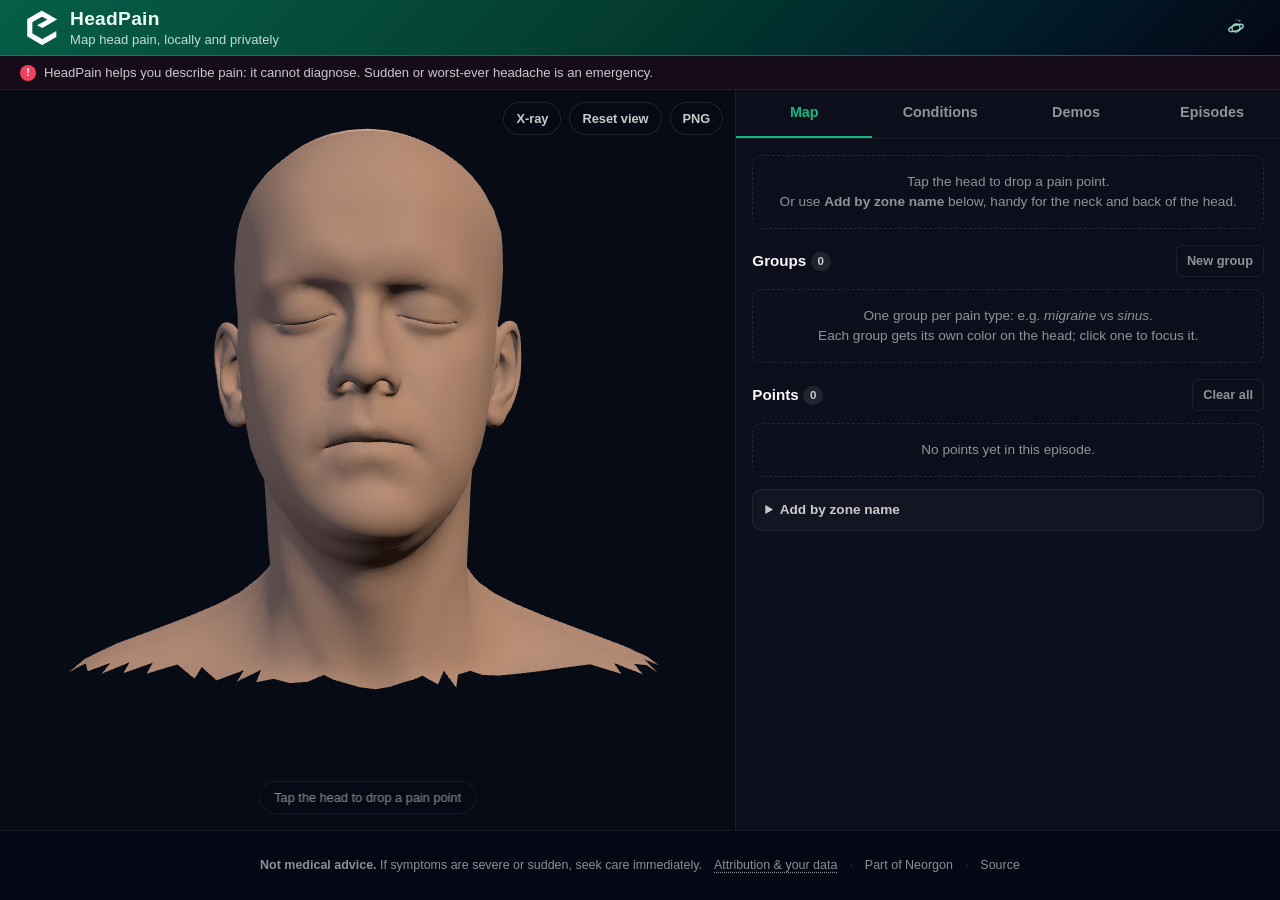
==== index.html @ 543af519 "05" ====
<!DOCTYPE html>
<!-- data-season="off": this is a clinical tool people use to describe pain to a
     doctor. Fleet seasons (snow, cobwebs) undercut that, so it keeps the jade
     skin year-round. Visitors can still pick their own ?theme=. -->
<html lang="en" data-season="off">
<head>
  <meta charset="UTF-8">
  <meta name="viewport" content="width=device-width, initial-scale=1.0">
  <title>HeadPain | Map head pain on a 3D head, local and private</title>
  <meta name="description" content="Pinpoint head pain on a 3D head: intensity, depth, spread, and notes per point. Compare with published headache patterns, keep a local episode diary, export JSON. Nothing leaves your browser.">
  <meta property="og:title" content="HeadPain | Map head pain on a 3D head">
  <meta property="og:description" content="Pinpoint head pain on an interactive 3D head, intensity, depth, spread, and notes. Local episode diary, pattern matching, JSON export. Nothing leaves your browser.">
  <meta property="og:type" content="website">
  <meta property="og:url" content="https://headpain.neorgon.com/">
  <meta property="og:site_name" content="Neorgon">
  <meta name="twitter:card" content="summary_large_image">
  <meta name="twitter:title" content="HeadPain | Map head pain on a 3D head">
  <meta name="twitter:description" content="Pinpoint head pain on an interactive 3D head. Local diary, pattern matching, JSON export, nothing leaves your browser.">
  <meta name="robots" content="index, follow">
  <link rel="canonical" href="https://headpain.neorgon.com/">
  <meta property="og:locale" content="en_US">
  <meta name="theme-color" content="#040714">
  <meta property="og:image" content="https://headpain.neorgon.com/og-preview.png">
  <meta property="og:image:width" content="1200">
  <meta property="og:image:height" content="630">
  <link rel="icon" type="image/x-icon" href="favicon.ico" />
  <link rel="stylesheet" href="https://cdn.neorgon.org/v1.0.0/styles/base.css">
  <link rel="stylesheet" href="css/style.css">
  <!-- Neorgon Header Kit (vendored; ?header=live swaps CSS to CDN) -->
  <script>(function(){var m=location.search.match(/[?&]theme=([\w-]+)/)||document.cookie.match(/(?:^|;\s*)neo_theme=([\w-]+)/);if(m&&m[1]!=='default')document.documentElement.dataset.theme=decodeURIComponent(m[1]);})();</script>
  <link rel="stylesheet" href="css/neorgon-header.css">
  <link rel="stylesheet" href="css/neorgon-themes.css">
  <link rel="stylesheet" href="https://cdn.neorgon.org/v1.0.0/header/season.css">
  <script defer src="js/neorgon-header.js"></script>
  <meta name="neo-repo" content="energon-a-secas/headpain-site">
  <link rel="stylesheet" href="css/neorgon-footer.css">
  <script defer src="js/neorgon-footer.js"></script>
  <script type="importmap">
  {
    "imports": {
      "three": "./vendor/three/three.module.min.js",
      "three/addons/": "./vendor/three/addons/"
    }
  }
  </script>
  <script type="application/ld+json">
  {
    "@context": "https://schema.org",
    "@type": "WebApplication",
    "name": "HeadPain",
    "description": "Pinpoint head pain on an interactive 3D head — intensity, depth, spread, and notes per point. Local episode diary, pattern matching, JSON export.",
    "url": "https://headpain.neorgon.com/",
    "applicationCategory": "HealthApplication",
    "operatingSystem": "Any",
    "offers": { "@type": "Offer", "price": "0", "priceCurrency": "USD" },
    "author": { "@type": "Organization", "name": "Neorgon", "url": "https://neorgon.com/" }
  }
  </script>
</head>
<body>

  <a class="skip-link" href="#main">Skip to content</a>

  <header class="header-bar" data-header-mode="app" data-header-skin="jade">
    <div class="header-logo">
      <a href="./" class="header-title-link">
        <img src="energon-classic-logo.png" class="header-logo-img" alt="">
        <div class="header-title-wrap">
        <h1>HeadPain</h1>
        <div class="header-subtitle">Map head pain, locally and privately</div>
      
        </div>
      </a>
    </div>
    <div class="header-right">
      <a class="header-home" href="https://neorgon.com/" title="neorgon.com" aria-label="Neorgon home">
        <svg class="nh-hub-icon" viewBox="0 0 24 24" fill="none" stroke="currentColor" stroke-width="1.5" stroke-linecap="round" stroke-linejoin="round" xmlns="http://www.w3.org/2000/svg" aria-hidden="true">
          <circle cx="12" cy="12" r="4.4"/>
          <ellipse cx="12" cy="12" rx="8.4" ry="3" transform="rotate(-18 12 12)"/>
          <g class="nh-orbit">
            <path d="M17.5 4.2 14.2 2.7l.9 1.4-.6 1.1z" fill="currentColor" stroke="none"/>
            <circle cx="12.6" cy="3" r=".7" fill="currentColor" stroke="none" opacity=".55"/>
            <circle cx="11.1" cy="3.3" r=".55" fill="currentColor" stroke="none" opacity=".35"/>
            <circle cx="9.8" cy="3.7" r=".4" fill="currentColor" stroke="none" opacity=".2"/>
          </g>
        </svg>
      </a>
    </div>
  </header>

  <main id="main" class="app-frame">
    <div class="disclaimer-strip" role="note">
      <span class="disclaimer-icon" aria-hidden="true">!</span>
      <span>HeadPain helps you describe pain: it cannot diagnose. Sudden or worst-ever headache is an emergency.</span>
    </div>

    <div class="app-layout">
      <section id="stage" class="stage" aria-label="3D head pain map">
        <div id="stage-loader" class="stage-loader" aria-live="polite">
          <div class="loader"></div>
          <span>Loading 3D view…</span>
        </div>
        <div id="stage-fallback" class="stage-fallback" hidden>
          <p>This browser can't show the 3D head.</p>
          <p>You can still build a map with <strong>Add by zone name</strong> in the Map tab.</p>
        </div>
        <div id="zone-tooltip" class="zone-tooltip" hidden></div>
        <div class="stage-toolbar" role="toolbar" aria-label="View controls">
          <button type="button" class="chip-btn" id="btn-xray" aria-pressed="false" title="See deep pain columns (X)">X-ray</button>
          <button type="button" class="chip-btn" id="btn-reset-view" title="Back to front view (R)">Reset view</button>
          <button type="button" class="chip-btn" id="btn-png" title="Download a PNG of this view">PNG</button>
        </div>
        <div class="stage-hint" id="stage-hint">Tap the head to drop a pain point</div>
      </section>

      <aside class="panel" aria-label="Pain map panels">
        <div class="tabs" role="tablist" aria-label="Panels">
          <button type="button" class="tab active" id="tab-map" role="tab" aria-selected="true" aria-controls="panel-map">Map</button>
          <button type="button" class="tab" id="tab-conditions" role="tab" aria-selected="false" aria-controls="panel-conditions">Conditions</button>
          <button type="button" class="tab" id="tab-demos" role="tab" aria-selected="false" aria-controls="panel-demos">Demos</button>
          <button type="button" class="tab" id="tab-episodes" role="tab" aria-selected="false" aria-controls="panel-episodes">Episodes</button>
        </div>

        <section id="panel-map" class="tabpanel active" role="tabpanel" aria-labelledby="tab-map" tabindex="0">
          <div id="editor"></div>
          <div class="panel-block">
            <div class="panel-block-head">
              <h2>Groups <span class="pill" id="groups-count">0</span></h2>
              <button type="button" class="btn btn--ghost btn--sm" id="btn-new-group">New group</button>
            </div>
            <div id="groups"></div>
          </div>
          <div class="panel-block">
            <div class="panel-block-head">
              <h2>Points <span class="pill" id="points-count">0</span></h2>
              <button type="button" class="btn btn--ghost btn--sm" id="btn-clear-points">Clear all</button>
            </div>
            <div id="points"></div>
            <details class="zone-browser" id="zone-browser">
              <summary>Add by zone name</summary>
              <div id="zones"></div>
            </details>
          </div>
        </section>

        <section id="panel-conditions" class="tabpanel" role="tabpanel" aria-labelledby="tab-conditions" tabindex="0">
          <div id="matches"></div>
          <div id="redflags"></div>
          <div id="library"></div>
        </section>

        <section id="panel-demos" class="tabpanel" role="tabpanel" aria-labelledby="tab-demos" tabindex="0">
          <div id="demos"></div>
        </section>

        <section id="panel-episodes" class="tabpanel" role="tabpanel" aria-labelledby="tab-episodes" tabindex="0">
          <div id="episodes"></div>
        </section>
      </aside>
    </div>
  </main>

  <div id="toast" class="toast" role="status" aria-live="polite" hidden></div>
  <input type="file" id="import-file" accept="application/json,.json" hidden>

  <footer class="neo-footer" data-footer-mode="minimal">
    <strong>Not medical advice.</strong> If symptoms are severe or sudden, seek care immediately.
    <template data-neo-disclaimer data-label="Attribution &amp; your data" data-title="About HeadPain">
      <p>HeadPain is a <strong>communication tool</strong>. It helps you show someone where it hurts; it does not diagnose, and it does not provide medical advice. If your symptoms are severe, sudden, or unlike anything you have had before, seek care immediately rather than mapping them here.</p>
      <p>Head model based on the Lee Perry-Smith / Infinite 3D Head Scan, used under CC-BY 3.0.</p>
      <p>Your data stays in this browser (localStorage) and is never uploaded. Export JSON to back it up or to move it to another device.</p>
    </template>
  </footer>

  <script type="module" src="js/app.js"></script>
</body>
</html>
---- css/style.css ----
/* HeadMap — calm medical green theme */

:root {
  --bg: #040714;
  --bg-stage: #070b16;
  --surface-1: rgba(255, 255, 255, 0.03);
  --surface-2: rgba(255, 255, 255, 0.06);
  --surface-3: rgba(255, 255, 255, 0.09);
  --border-subtle: rgba(255, 255, 255, 0.07);
  --border: rgba(255, 255, 255, 0.1);
  --border-strong: rgba(255, 255, 255, 0.22);
  --text-primary: #f9f9f9;
  --text-secondary: #cacaca;
  --text-muted: rgba(255, 255, 255, 0.55);
  --accent: #059669;
  --accent-bright: #10b981;
  --accent-soft: rgba(5, 150, 105, 0.15);
  --danger: #f43f5e;
  --danger-soft: rgba(244, 63, 94, 0.12);
  --warning: #f59e0b;
  --font: 'Avenir Next', -apple-system, BlinkMacSystemFont, 'Segoe UI', Roboto, Oxygen, Ubuntu, Cantarell, sans-serif;
  --radius-sm: 6px;
  --radius: 10px;
  --radius-lg: 15px;
  --space-1: 4px;
  --space-2: 8px;
  --space-3: 12px;
  --space-4: 16px;
  --space-5: 20px;
  --space-6: 24px;
  --dur: 0.2s;
  --header-h: 68px;
  --strip-h: 34px;
}

* { box-sizing: border-box; }

[hidden] { display: none !important; }

html { height: 100%; }

body {
  margin: 0;
  height: 100dvh;
  display: flex;
  flex-direction: column;
  overflow: hidden;
  background: var(--bg);
  color: var(--text-primary);
  font-family: var(--font);
  line-height: 1.5;
  -webkit-font-smoothing: antialiased;
}

.skip-link {
  position: absolute;
  top: -40px;
  left: 0;
  background: var(--accent);
  color: #fff;
  padding: 8px 12px;
  z-index: 100;
  border-radius: 0 0 var(--radius-sm) 0;
  text-decoration: none;
  font-weight: 600;
}
.skip-link:focus { top: 0; }

/* ── Frame ──────────────────────────────────────────────────────────────── */
.app-frame {
  flex: 1;
  min-height: 0;
  display: flex;
  flex-direction: column;
}
.disclaimer-strip {
  min-height: var(--strip-h);
  flex-shrink: 0;
  display: flex;
  align-items: center;
  gap: var(--space-2);
  padding: 4px var(--space-5);
  font-size: 0.82rem;
  color: var(--text-secondary);
  background: rgba(244, 63, 94, 0.07);
  border-bottom: 1px solid var(--border-subtle);
}
.disclaimer-icon {
  width: 16px;
  height: 16px;
  flex-shrink: 0;
  border-radius: 50%;
  background: var(--danger);
  color: #fff;
  font-size: 0.7rem;
  font-weight: 700;
  display: inline-flex;
  align-items: center;
  justify-content: center;
}

.app-layout {
  flex: 1;
  min-height: 0;
  display: grid;
  grid-template-columns: minmax(0, 1.35fr) minmax(380px, 1fr);
}

/* ── Stage (3D) ─────────────────────────────────────────────────────────── */
.stage {
  position: relative;
  min-width: 0;
  min-height: 0;
  background: var(--bg-stage);
  overflow: hidden;
}
.head-canvas { display: block; width: 100%; height: 100%; touch-action: none; }

.stage-loader {
  position: absolute;
  inset: 0;
  display: flex;
  flex-direction: column;
  align-items: center;
  justify-content: center;
  gap: var(--space-3);
  color: var(--text-muted);
  font-size: 0.9rem;
  pointer-events: none;
}
.loader {
  width: 34px;
  height: 34px;
  border: 3px solid var(--surface-3);
  border-top-color: var(--accent-bright);
  border-radius: 50%;
  animation: spin 0.9s linear infinite;
}
@keyframes spin { to { transform: rotate(360deg); } }

.stage-fallback {
  position: absolute;
  inset: 0;
  display: flex;
  flex-direction: column;
  align-items: center;
  justify-content: center;
  gap: var(--space-2);
  color: var(--text-secondary);
  text-align: center;
  padding: var(--space-5);
}

.stage-toolbar {
  position: absolute;
  top: var(--space-3);
  right: var(--space-3);
  display: flex;
  gap: var(--space-2);
  z-index: 6;
}
.chip-btn {
  appearance: none;
  border: 1px solid var(--border);
  background: rgba(7, 11, 22, 0.72);
  backdrop-filter: blur(8px);
  color: var(--text-secondary);
  font: inherit;
  font-size: 0.8rem;
  font-weight: 600;
  padding: 6px 12px;
  border-radius: 999px;
  cursor: pointer;
  transition: all var(--dur);
}
.chip-btn:hover { border-color: var(--border-strong); color: var(--text-primary); }
.chip-btn[aria-pressed="true"] {
  background: var(--accent-soft);
  border-color: var(--accent);
  color: var(--accent-bright);
}

.stage-hint {
  position: absolute;
  left: 50%;
  bottom: var(--space-4);
  transform: translateX(-50%);
  background: rgba(7, 11, 22, 0.72);
  backdrop-filter: blur(8px);
  border: 1px solid var(--border-subtle);
  color: var(--text-muted);
  font-size: 0.8rem;
  padding: 6px 14px;
  border-radius: 999px;
  pointer-events: none;
  white-space: nowrap;
  transition: opacity 0.4s;
}
.stage-hint.dim { opacity: 0.35; }

.zone-tooltip {
  position: absolute;
  z-index: 7;
  pointer-events: none;
  background: rgba(7, 11, 22, 0.9);
  border: 1px solid var(--accent);
  color: var(--text-primary);
  font-size: 0.8rem;
  font-weight: 600;
  padding: 4px 10px;
  border-radius: var(--radius-sm);
  white-space: nowrap;
  transform: translate(12px, -28px);
}

/* ── Panel ──────────────────────────────────────────────────────────────── */
.panel {
  display: flex;
  flex-direction: column;
  min-height: 0;
  border-left: 1px solid var(--border-subtle);
  background: var(--surface-1);
}
.tabs {
  display: flex;
  flex-shrink: 0;
  border-bottom: 1px solid var(--border-subtle);
}
.tab {
  flex: 1;
  appearance: none;
  background: none;
  border: none;
  border-bottom: 2px solid transparent;
  color: var(--text-muted);
  font: inherit;
  font-size: 0.9rem;
  font-weight: 600;
  padding: 12px 8px;
  cursor: pointer;
  transition: color var(--dur), border-color var(--dur);
}
.tab:hover { color: var(--text-primary); }
.tab.active { color: var(--accent-bright); border-bottom-color: var(--accent-bright); }

.tabpanel {
  display: none;
  flex: 1;
  min-height: 0;
  overflow-y: auto;
  padding: var(--space-4);
}
.tabpanel.active { display: block; }
.tabpanel > * + * { margin-top: var(--space-4); }

.panel-block-head {
  display: flex;
  align-items: center;
  justify-content: space-between;
  margin-bottom: var(--space-3);
}
.panel-block h2, .panel-block-head h2 {
  margin: 0;
  font-size: 0.95rem;
  font-weight: 700;
}
.pill {
  display: inline-block;
  min-width: 20px;
  text-align: center;
  background: var(--surface-3);
  color: var(--text-secondary);
  border-radius: 999px;
  font-size: 0.72rem;
  font-weight: 700;
  padding: 1px 7px;
  vertical-align: middle;
}
.fine-print {
  margin: 0;
  font-size: 0.78rem;
  color: var(--text-muted);
  line-height: 1.45;
}
.muted { color: var(--text-muted); }
.empty-note {
  border: 1px dashed var(--border);
  border-radius: var(--radius);
  padding: var(--space-4);
  color: var(--text-muted);
  font-size: 0.85rem;
  text-align: center;
}

/* ── Buttons ────────────────────────────────────────────────────────────── */
.btn {
  appearance: none;
  font: inherit;
  font-weight: 600;
  border-radius: var(--radius-sm);
  border: 1px solid transparent;
  padding: 9px 16px;
  cursor: pointer;
  transition: all var(--dur);
  text-align: center;
}
.btn--sm { padding: 5px 10px; font-size: 0.8rem; }
.btn--primary { background: var(--accent); color: #fff; }
.btn--primary:hover { background: var(--accent-bright); }
.btn--secondary { background: var(--surface-3); color: var(--text-primary); border-color: var(--border); }
.btn--secondary:hover { border-color: var(--border-strong); }
.btn--ghost { background: none; color: var(--text-muted); border-color: var(--border-subtle); }
.btn--ghost:hover { color: var(--text-primary); border-color: var(--border-strong); }
.btn--danger { background: none; color: var(--danger); border-color: rgba(244, 63, 94, 0.4); }
.btn--danger:hover { background: var(--danger-soft); }
.btn-row { display: flex; gap: var(--space-2); flex-wrap: wrap; }
.btn-row .btn { flex: 1; min-width: 120px; }

/* ── Editor ─────────────────────────────────────────────────────────────── */
.editor-card {
  background: var(--surface-2);
  border: 1px solid var(--border);
  border-radius: var(--radius-lg);
  padding: var(--space-4);
}
.editor-head {
  display: flex;
  align-items: center;
  justify-content: space-between;
  gap: var(--space-3);
  margin-bottom: var(--space-3);
}
.editor-zone {
  display: flex;
  align-items: center;
  gap: var(--space-2);
  font-weight: 700;
  font-size: 1rem;
  min-width: 0;
}
.editor-zone .dot { flex-shrink: 0; }
.dot {
  width: 12px;
  height: 12px;
  border-radius: 50%;
  display: inline-block;
  box-shadow: 0 0 6px currentColor;
}
.editor-desc { margin: -6px 0 var(--space-3); font-size: 0.8rem; color: var(--text-muted); }

.field { margin-top: var(--space-3); }
.field-label {
  display: flex;
  justify-content: space-between;
  align-items: baseline;
  font-size: 0.8rem;
  font-weight: 700;
  color: var(--text-secondary);
  margin-bottom: 6px;
}
.field-value { color: var(--text-primary); font-weight: 700; }
.field-desc { font-size: 0.76rem; color: var(--text-muted); margin-top: 4px; }

input[type="range"] {
  width: 100%;
  appearance: none;
  height: 6px;
  border-radius: 999px;
  background: linear-gradient(90deg, #ffcccc, #ff6666 30%, #cc0000 60%, #5a0000);
  outline: none;
}
input[type="range"]::-webkit-slider-thumb {
  appearance: none;
  width: 20px;
  height: 20px;
  border-radius: 50%;
  background: #fff;
  border: 3px solid var(--bg);
  box-shadow: 0 0 0 1px var(--border-strong), 0 2px 6px rgba(0, 0, 0, 0.5);
  cursor: pointer;
}
input[type="range"]::-moz-range-thumb {
  width: 16px;
  height: 16px;
  border-radius: 50%;
  background: #fff;
  border: 3px solid var(--bg);
  box-shadow: 0 0 0 1px var(--border-strong);
  cursor: pointer;
}

.guidance-card {
  margin-top: 8px;
  border: 1px solid rgba(245, 158, 11, 0.35);
  background: rgba(245, 158, 11, 0.08);
  border-radius: var(--radius-sm);
  padding: 8px 10px;
}
.guidance-card--severe {
  border-color: rgba(244, 63, 94, 0.4);
  background: var(--danger-soft);
}
.guidance-title { font-size: 0.78rem; font-weight: 700; color: var(--warning); }
.guidance-card--severe .guidance-title { color: #fda4af; }
.guidance-card ul {
  margin: 6px 0 0;
  padding-left: 16px;
  font-size: 0.76rem;
  color: var(--text-secondary);
}
.guidance-card li { margin: 3px 0; }
.guidance-root {
  margin: 8px 0 0;
  padding-top: 6px;
  border-top: 1px solid var(--border-subtle);
  font-size: 0.74rem;
  color: var(--text-muted);
}

.chip-row { display: flex; flex-wrap: wrap; gap: 6px; }
.chip {
  appearance: none;
  font: inherit;
  font-size: 0.78rem;
  font-weight: 600;
  padding: 5px 11px;
  border-radius: 999px;
  border: 1px solid var(--border);
  background: var(--surface-1);
  color: var(--text-secondary);
  cursor: pointer;
  transition: all var(--dur);
}
.chip:hover { border-color: var(--border-strong); color: var(--text-primary); }
.chip.active {
  background: var(--accent-soft);
  border-color: var(--accent);
  color: var(--accent-bright);
}

textarea.note-input {
  width: 100%;
  min-height: 64px;
  resize: vertical;
  font: inherit;
  font-size: 0.85rem;
  color: var(--text-primary);
  background: var(--surface-1);
  border: 1px solid var(--border);
  border-radius: var(--radius-sm);
  padding: 8px 10px;
}
textarea.note-input:focus { outline: none; border-color: var(--accent); }
.note-counter { font-size: 0.72rem; color: var(--text-muted); text-align: right; }

.editor-actions {
  display: flex;
  gap: var(--space-2);
  margin-top: var(--space-4);
}
.editor-actions .btn { flex: 1; }

/* ── Groups ─────────────────────────────────────────────────────────────── */
.group-row {
  display: flex;
  align-items: center;
  gap: var(--space-3);
  width: 100%;
  padding: 9px 10px;
  border: 1px solid var(--border-subtle);
  border-radius: var(--radius);
  background: var(--surface-1);
  margin-bottom: 6px;
  cursor: pointer;
  transition: border-color var(--dur), background var(--dur);
}
.group-row:hover { border-color: var(--border-strong); }
.group-row.active { border-color: var(--accent); background: var(--accent-soft); }
.group-swatch {
  appearance: none;
  width: 16px;
  height: 16px;
  flex-shrink: 0;
  border-radius: 50%;
  border: 2px solid rgba(255, 255, 255, 0.25);
  box-shadow: 0 0 6px currentColor;
  cursor: pointer;
  padding: 0;
  transition: transform var(--dur);
}
.group-swatch:hover { transform: scale(1.2); }
.group-rename {
  width: 100%;
  font: inherit;
  font-weight: 600;
  color: var(--text-primary);
  background: var(--surface-1);
  border: 1px solid var(--accent);
  border-radius: var(--radius-sm);
  padding: 2px 6px;
}
.group-rename:focus { outline: none; }
.dot--sm { width: 8px; height: 8px; box-shadow: none; }
.chip--group { display: inline-flex; align-items: center; gap: 6px; }

/* ── Points list ────────────────────────────────────────────────────────── */
.point-row {
  display: flex;
  align-items: center;
  gap: var(--space-3);
  width: 100%;
  padding: 9px 10px;
  border: 1px solid var(--border-subtle);
  border-radius: var(--radius);
  background: var(--surface-1);
  margin-bottom: 6px;
  cursor: pointer;
  text-align: left;
  color: inherit;
  font: inherit;
  transition: border-color var(--dur), background var(--dur);
}
.point-row:hover { border-color: var(--border-strong); }
.point-row.selected { border-color: var(--accent); background: var(--accent-soft); }
.point-main { flex: 1; min-width: 0; }
.point-title {
  font-weight: 600;
  font-size: 0.88rem;
  white-space: nowrap;
  overflow: hidden;
  text-overflow: ellipsis;
}
.point-meta {
  font-size: 0.74rem;
  color: var(--text-muted);
  white-space: nowrap;
  overflow: hidden;
  text-overflow: ellipsis;
}
.point-del {
  appearance: none;
  background: none;
  border: none;
  color: var(--text-muted);
  font-size: 1rem;
  line-height: 1;
  padding: 4px 6px;
  border-radius: var(--radius-sm);
  cursor: pointer;
}
.point-del:hover { color: var(--danger); background: var(--danger-soft); }

/* ── Zone browser ───────────────────────────────────────────────────────── */
.zone-browser {
  margin-top: var(--space-3);
  border: 1px solid var(--border-subtle);
  border-radius: var(--radius);
  background: var(--surface-1);
}
.zone-browser summary {
  cursor: pointer;
  padding: 10px 12px;
  font-size: 0.85rem;
  font-weight: 600;
  color: var(--text-secondary);
  list-style-position: inside;
}
.zone-browser[open] summary { border-bottom: 1px solid var(--border-subtle); }
.zone-group { padding: 8px 12px; }
.zone-group-name {
  font-size: 0.72rem;
  font-weight: 700;
  text-transform: uppercase;
  letter-spacing: 0.06em;
  color: var(--text-muted);
  margin: 6px 0;
}
.zone-grid { display: flex; flex-wrap: wrap; gap: 5px; }
.zone-btn {
  appearance: none;
  font: inherit;
  font-size: 0.75rem;
  padding: 4px 9px;
  border-radius: 999px;
  border: 1px solid var(--border-subtle);
  background: none;
  color: var(--text-secondary);
  cursor: pointer;
  transition: all var(--dur);
}
.zone-btn:hover { border-color: var(--accent); color: var(--accent-bright); }

/* ── Conditions ─────────────────────────────────────────────────────────── */
.match-card, .library-card, .redflag-card, .episode-card, .privacy-card {
  border: 1px solid var(--border-subtle);
  border-radius: var(--radius);
  background: var(--surface-1);
  padding: var(--space-3) var(--space-4);
  margin-bottom: var(--space-2);
}
.match-card { border-left: 3px solid var(--accent); }
.match-head {
  display: flex;
  align-items: baseline;
  justify-content: space-between;
  gap: var(--space-2);
}
.match-name { font-weight: 700; font-size: 0.92rem; }
.match-score { font-weight: 800; font-size: 0.9rem; color: var(--accent-bright); white-space: nowrap; }
.score-bar {
  height: 5px;
  border-radius: 999px;
  background: var(--surface-3);
  margin: 7px 0;
  overflow: hidden;
}
.score-fill {
  height: 100%;
  border-radius: 999px;
  background: linear-gradient(90deg, var(--accent), var(--accent-bright));
}
.match-why { font-size: 0.78rem; color: var(--text-secondary); margin: 0 0 6px; }

.cond-detail { margin-top: var(--space-2); font-size: 0.82rem; }
.cond-detail p { margin: 6px 0; }
.cond-detail .k { color: var(--text-muted); font-weight: 700; font-size: 0.74rem; text-transform: uppercase; letter-spacing: 0.05em; }
.cond-redflags {
  background: var(--danger-soft);
  border-radius: var(--radius-sm);
  padding: 8px 10px;
  color: #fda4af;
}
.cond-actions { margin-top: var(--space-2); }
.link-btn {
  appearance: none;
  background: none;
  border: none;
  color: var(--accent-bright);
  font: inherit;
  font-size: 0.8rem;
  font-weight: 600;
  padding: 0;
  cursor: pointer;
  text-decoration: underline;
  text-underline-offset: 3px;
}
.tier-pill {
  font-size: 0.68rem;
  font-weight: 700;
  text-transform: uppercase;
  letter-spacing: 0.05em;
  padding: 2px 8px;
  border-radius: 999px;
  background: var(--surface-3);
  color: var(--text-muted);
}
.tier-pill.common { color: var(--accent-bright); background: var(--accent-soft); }

.redflag-card { border-color: rgba(244, 63, 94, 0.35); background: var(--danger-soft); }
.redflag-card h3 { margin: 0 0 6px; font-size: 0.9rem; color: #fda4af; }
.redflag-card ul { margin: 0; padding-left: 18px; font-size: 0.82rem; color: var(--text-secondary); }
.redflag-card li { margin: 3px 0; }

.rootcause-card {
  border: 1px solid rgba(245, 158, 11, 0.3);
  background: rgba(245, 158, 11, 0.07);
  border-radius: var(--radius);
  padding: var(--space-3) var(--space-4);
  margin-bottom: var(--space-2);
}
.rootcause-card h3 { margin: 0 0 6px; font-size: 0.9rem; color: var(--warning); }
.rootcause-card p { margin: 0; font-size: 0.82rem; color: var(--text-secondary); }

.scope-note strong { color: var(--accent-bright); }

.demo-legend { display: flex; flex-wrap: wrap; gap: 6px; margin: 6px 0; }
.demo-tag {
  display: inline-flex;
  align-items: center;
  gap: 6px;
  font-size: 0.74rem;
  font-weight: 600;
  color: var(--text-secondary);
  background: var(--surface-2);
  border: 1px solid var(--border-subtle);
  border-radius: 999px;
  padding: 2px 9px;
}

.section-title { font-size: 0.95rem; font-weight: 700; margin: 0 0 var(--space-2); }

/* ── Episodes ───────────────────────────────────────────────────────────── */
.privacy-card { font-size: 0.8rem; color: var(--text-secondary); }
.episode-row {
  display: flex;
  align-items: center;
  gap: var(--space-3);
  width: 100%;
  padding: 10px 12px;
  border: 1px solid var(--border-subtle);
  border-radius: var(--radius);
  background: var(--surface-1);
  margin-bottom: 6px;
  cursor: pointer;
  text-align: left;
  color: inherit;
  font: inherit;
  transition: border-color var(--dur);
}
.episode-row:hover { border-color: var(--border-strong); }
.episode-row.active { border-color: var(--accent); background: var(--accent-soft); }
.episode-main { flex: 1; min-width: 0; }
.episode-title {
  font-weight: 600;
  font-size: 0.88rem;
  white-space: nowrap;
  overflow: hidden;
  text-overflow: ellipsis;
}
.episode-meta { font-size: 0.74rem; color: var(--text-muted); }
.episode-rename {
  width: 100%;
  font: inherit;
  font-weight: 600;
  color: var(--text-primary);
  background: var(--surface-1);
  border: 1px solid var(--border);
  border-radius: var(--radius-sm);
  padding: 7px 10px;
}
.episode-rename:focus { outline: none; border-color: var(--accent); }

/* ── Toast ──────────────────────────────────────────────────────────────── */
.toast {
  position: fixed;
  bottom: 70px;
  left: 50%;
  transform: translateX(-50%);
  background: rgba(7, 11, 22, 0.95);
  border: 1px solid var(--accent);
  color: var(--text-primary);
  font-size: 0.85rem;
  font-weight: 600;
  padding: 9px 18px;
  border-radius: 999px;
  z-index: 50;
  box-shadow: 0 6px 24px rgba(0, 0, 0, 0.5);
}

/* ── Footer ─────────────────────────────────────────────────────────────── */

/* ── Responsive ─────────────────────────────────────────────────────────── */
@media (max-width: 900px) {
  body { overflow: auto; height: auto; }
  .app-layout { display: block; }
  .stage {
    height: 44dvh;
    position: sticky;
    top: 0;
    z-index: 10;
    border-bottom: 1px solid var(--border-subtle);
  }
  .panel { border-left: none; }
  .tabs { position: sticky; top: 44dvh; background: var(--bg); z-index: 9; }
  .tabpanel { overflow: visible; }
}

@media (prefers-reduced-motion: reduce) {
  .loader { animation: none; }
  * { transition: none !important; }
}
---- css/neorgon-header.css ----
/* ══════════════════════════════════════════════════════════════
   Neorgon Header Kit — header.css
   Canonical source: packages/neorgon-ui/header/
   Vendored per site as css/neorgon-header.css — do not edit copies.
   Live CDN: https://cdn.neorgon.org/v1.0.0/header/header.css
   ══════════════════════════════════════════════════════════════ */

:root {
  /* Geometry */
  --header-h: 68px;
  --header-h-app: 56px;
  --header-control-h: 40px; /* every header control (buttons, ⋯, palette, home) shares this height */
  /* Logo height. A token, not a literal, so a site can make the mark carry more
     weight without forking the kit. Default 36px = the historical value, so
     nothing changes for a site that never sets it. The bar is 68px with no
     vertical padding, so ~52px is the practical ceiling before the mark starts
     to look wedged against the edges. */
  --header-logo-h: 36px;
  --header-logo-h-mobile: 28px;

  /* Palette — themes override these (see themes.css) */
  --header-bg-start: #B015B0;
  --header-bg-mid: #3D0080;
  --header-bg-end: #040714;
  /* Kept here for anything that references the composed gradient, but the
     authoritative copy is re-declared on .header-bar below — see the note
     there before changing either. */
  --header-bg: linear-gradient(in oklch 135deg, var(--header-bg-start) 0%, var(--header-bg-mid) 50%, var(--header-bg-end) 100%);
  --header-glass: rgba(0, 9, 18, .35);
  --header-text: #f9f9f9;
  --header-text-dim: rgba(255, 255, 255, .72);
  --header-border: rgba(255, 255, 255, .07);
  --header-border-strong: rgba(255, 255, 255, .22);
  --header-accent: #e879f9;
  --header-menu-bg: #10142a;
  --header-menu-hover: rgba(255, 255, 255, .08);

  /* Focus ring — near-white with a whisper of the brand hue so it never
     reads as a stray browser default. 5.77:1 (bright end) to 17.98:1
     (dark end) against the bar, 16.54:1 on the menu. Themes may override. */
  --header-focus: oklch(0.97 0.02 320);
  --header-focus-w: 2px;

  /* Icon sizing. Two tokens: a filled glyph reads heavier than a stroked
     one in the same box, so the solid home icon is set smaller to match
     optically. */
  --header-icon: 22px;        /* stroked glyphs (palette) */
  --header-icon-solid: 20px;  /* filled glyphs (home) */

  /* ease-out-quart: fast start, long settle, no overshoot. */
  --header-ease: cubic-bezier(.22, 1, .36, 1);
  --header-ease-in: cubic-bezier(.55, 0, 1, .45);
}

/* Colour judgements about the DEFAULT gradient specifically. Scoped to
   html:not([data-theme]) because themes.css sets these per theme at the
   same specificity as :root — a :root override here would silently
   overwrite all five palettes. Every consumer below pairs them with a
   var() fallback to the theme's own token. */
html:not([data-theme]) {
  /* --header-border-strong (.22) measures 1.91-1.95:1 on the bar, below
     the 3:1 WCAG 1.4.11 needs for a control boundary. .42 gives 3.73-4.02:1. */
  --header-control-border: rgba(255, 255, 255, .42);

  /* --header-bg-end (#040714) is identical to the standard page
     background, so a flat hairline measures 1.14:1 on the right half.
     The bar's luminance swings 43x left-to-right, so the edge ramps too. */
  --header-edge-from: rgba(255, 255, 255, .10);
  --header-edge-to: rgba(255, 255, 255, .34);

  /* .72 measures 4.14:1 at the start of the subtitle span — below AA.
     Split from the icon colour, which only needs 3:1 as non-text. */
  --header-text-dim: rgba(255, 255, 255, .82);
  --header-icon-color: rgba(255, 255, 255, .78);
}

/* ══════════════════════════════════════════════════════════════
   SKINS — site-level identity, opt-in per site
   ────────────────────────────────────────────────────────────
   A skin replaces the default magenta gradient for ONE site whose
   own palette clashes with it. Set it in the site's markup:

     <header class="header-bar" data-header-mode="content"
             data-header-skin="brass">

   This is NOT the theme system. Precedence, by design:

     visitor choice (?theme= / cookie)  >  season (CDN)  >  skin  >  kit default

   A site that should sit out every season keeps its skin with
   `<html lang="en" data-season="off">` — see season.css. That declines
   the fleet's decoration only; a visitor's ?theme= still wins.

   Named skins below are the reusable ones. For a one-off palette no
   other site would share, use `data-header-skin="custom"` and declare
   the tokens in the site's own CSS — contract at the end of this block.

   Two cascade facts make that ordering work, and both are easy to
   get wrong:

   1. A declaration ON .header-bar beats a value INHERITED from
      <html>, whatever the specificity. Visitor themes declare on
      <html>, so every skin is scoped `html:not([data-theme])` —
      the moment a visitor picks a theme, all skins stop matching.
   2. Season rules in season.css carry a matching
      `[data-header-skin]` selector one step more specific than the
      skin rules below, so an armed season still flips skinned
      sites. Do not raise the specificity here without raising it
      there too, or skinned sites will silently sit out the season.

   Each skin re-tunes the edge ramp and control border for its own
   surface — those defaults are calibrated to the magenta gradient
   and are wrong on a black bar.
   ══════════════════════════════════════════════════════════════ */

/* ink — near-black neutral. The default choice for a site whose
   palette the magenta gradient fights. */
html:not([data-theme]) .header-bar[data-header-skin="ink"] {
  --header-bg-start: #14161c;
  --header-bg-mid: #0b0d12;
  --header-bg-end: #050609;
  --header-glass: rgba(10, 12, 16, .55);
  --header-accent: #cbd5e1;
  --header-text: #f4f4f5;
  --header-text-dim: rgba(255, 255, 255, .78);
  --header-icon-color: rgba(255, 255, 255, .74);
  --header-border: rgba(255, 255, 255, .09);
  --header-border-strong: rgba(255, 255, 255, .24);
  --header-control-border: rgba(255, 255, 255, .44);
  --header-menu-bg: #14161c;
  --header-menu-hover: rgba(255, 255, 255, .09);
  /* A near-black bar sits close to the page in luminance at BOTH ends,
     so the edge has to be brighter than the gradient's ramp. */
  --header-edge-from: rgba(255, 255, 255, .26);
  --header-edge-to: rgba(255, 255, 255, .26);
}

/* carbon — flat true black, no gradient. The most restrained option;
   the hairline does all the separating. */
html:not([data-theme]) .header-bar[data-header-skin="carbon"] {
  --header-bg-start: #08080a;
  --header-bg-mid: #08080a;
  --header-bg-end: #08080a;
  --header-glass: rgba(0, 0, 0, .6);
  --header-accent: #e5e5e5;
  --header-text: #fafafa;
  --header-text-dim: rgba(255, 255, 255, .76);
  --header-icon-color: rgba(255, 255, 255, .72);
  --header-border: rgba(255, 255, 255, .12);
  --header-border-strong: rgba(255, 255, 255, .26);
  --header-control-border: rgba(255, 255, 255, .46);
  --header-menu-bg: #101012;
  --header-menu-hover: rgba(255, 255, 255, .1);
  --header-edge-from: rgba(255, 255, 255, .3);
  --header-edge-to: rgba(255, 255, 255, .3);
}

/* brass — warm dark, tuned to incident-runbook's #b8935f / #d8b280
   accents and its #040714 page background. */
html:not([data-theme]) .header-bar[data-header-skin="brass"] {
  --header-bg-start: #2a2114;
  --header-bg-mid: #16120c;
  --header-bg-end: #040714;
  --header-glass: rgba(22, 18, 12, .5);
  --header-accent: #d8b280;
  --header-text: #f7f3ea;
  --header-text-dim: rgba(247, 243, 234, .8);
  --header-icon-color: rgba(216, 178, 128, .86);
  --header-border: rgba(216, 178, 128, .2);
  --header-border-strong: rgba(216, 178, 128, .38);
  --header-control-border: rgba(216, 178, 128, .55);
  --header-menu-bg: #17130d;
  --header-menu-hover: rgba(216, 178, 128, .14);
  --header-edge-from: rgba(216, 178, 128, .22);
  --header-edge-to: rgba(216, 178, 128, .34);
}

/* slate — cool blue-grey. Neutral without going fully black. */
html:not([data-theme]) .header-bar[data-header-skin="slate"] {
  --header-bg-start: #33415a;
  --header-bg-mid: #1e293b;
  --header-bg-end: #0b1120;
  --header-glass: rgba(15, 23, 42, .5);
  --header-accent: #7dd3fc;
  --header-text: #f1f5f9;
  --header-text-dim: rgba(241, 245, 249, .8);
  --header-icon-color: rgba(226, 232, 240, .78);
  --header-border: rgba(148, 163, 184, .2);
  --header-border-strong: rgba(148, 163, 184, .36);
  --header-control-border: rgba(203, 213, 225, .5);
  --header-menu-bg: #16202f;
  --header-menu-hover: rgba(148, 163, 184, .16);
  --header-edge-from: rgba(148, 163, 184, .18);
  --header-edge-to: rgba(148, 163, 184, .34);
}

/* aurora — deep teal into cyan. For data/monitoring surfaces. */
html:not([data-theme]) .header-bar[data-header-skin="aurora"] {
  --header-bg-start: #0e7490;
  --header-bg-mid: #0a3d4d;
  --header-bg-end: #040714;
  --header-glass: rgba(8, 51, 68, .5);
  --header-accent: #67e8f9;
  --header-text: #ecfeff;
  --header-text-dim: rgba(236, 254, 255, .82);
  --header-icon-color: rgba(165, 243, 252, .82);
  --header-border: rgba(103, 232, 249, .2);
  --header-border-strong: rgba(103, 232, 249, .36);
  --header-control-border: rgba(165, 243, 252, .5);
  --header-menu-bg: #07222c;
  --header-menu-hover: rgba(103, 232, 249, .14);
  --header-edge-from: rgba(103, 232, 249, .2);
  --header-edge-to: rgba(103, 232, 249, .32);
}

/* ember — warm amber into rust. For alert/ops surfaces that want
   warmth without reading as the danger theme. */
html:not([data-theme]) .header-bar[data-header-skin="ember"] {
  --header-bg-start: #9a3412;
  --header-bg-mid: #4a1608;
  --header-bg-end: #040714;
  --header-glass: rgba(74, 22, 8, .5);
  --header-accent: #fbbf24;
  --header-text: #fff7ed;
  --header-text-dim: rgba(255, 247, 237, .82);
  --header-icon-color: rgba(253, 230, 138, .84);
  --header-border: rgba(251, 191, 36, .2);
  --header-border-strong: rgba(251, 191, 36, .36);
  --header-control-border: rgba(253, 230, 138, .5);
  --header-menu-bg: #23120a;
  --header-menu-hover: rgba(251, 191, 36, .14);
  --header-edge-from: rgba(251, 191, 36, .2);
  --header-edge-to: rgba(251, 191, 36, .32);
}

/* jade — clinical emerald. Tuned to headpain-site's #059669 / #10b981
   accents on its #040714 page. For calm medical/health surfaces where
   both the magenta default and ember's warning-warmth read wrong. */
html:not([data-theme]) .header-bar[data-header-skin="jade"] {
  --header-bg-start: #065f46;
  --header-bg-mid: #043b2c;
  --header-bg-end: #040714;
  --header-glass: rgba(4, 59, 44, .5);
  --header-accent: #6ee7b7;
  --header-text: #ecfdf5;
  --header-text-dim: rgba(236, 253, 245, .82);
  --header-icon-color: rgba(167, 243, 208, .84);
  --header-border: rgba(110, 231, 183, .2);
  --header-border-strong: rgba(110, 231, 183, .36);
  --header-control-border: rgba(167, 243, 208, .5);
  --header-menu-bg: #08251c;
  --header-menu-hover: rgba(110, 231, 183, .14);
  --header-edge-from: rgba(110, 231, 183, .2);
  --header-edge-to: rgba(110, 231, 183, .32);
}

/* ── custom — a site-authored skin ────────────────────────────────
   For a one-off palette that no named skin fits and that no other
   site would reuse. The kit deliberately ships NO tokens for this
   value: the site supplies them, and the kit stays out of the way.

     <header class="header-bar" data-header-skin="custom">

   In the site's own css/style.css, copy this selector EXACTLY — the
   scoping and the specificity are the whole contract:

     html:not([data-theme]) .header-bar[data-header-skin="custom"] {
       --header-bg-start: …;  --header-bg-mid: …;  --header-bg-end: …;
       --header-accent: …;    --header-text: …;    --header-text-dim: …;
       --header-icon-color: …; --header-border: …; --header-border-strong: …;
       --header-control-border: …; --header-menu-bg: …; --header-menu-hover: …;
       --header-edge-from: …; --header-edge-to: …;
     }

   Why that exact selector, and nothing shorter:
     · `html:not([data-theme])` makes the skin collapse the instant a
       visitor picks a theme. Drop it and the site ignores ?theme=.
     · `[data-header-skin="custom"]` puts it at (0,3,1) — above the
       kit default, below an armed season's (0,4,2) skin variant. A
       bare `.header-bar { --header-bg-start: … }` is only (0,1,0)
       and the kit's own defaults would beat it.
   Set only the three gradient stops if that is all that clashes; the
   bar re-composes --header-bg from them (see .header-bar below).
   Only the three stops + accent are usually enough — but re-tune the
   edge ramp too if the bar is much darker or lighter than the default
   magenta, which those values are calibrated against. */

/* ── Bar ─────────────────────────────────────────────────────── */
.header-bar {
  position: sticky;
  top: 0;
  z-index: var(--z-sticky-header, 200);
  display: flex;
  align-items: center;
  gap: var(--space-3, 12px);
  height: var(--header-h);
  padding: 0 var(--space-6, 24px);
  /* Re-composed HERE, not only at :root. A custom property's var()
     references resolve on the element where that property is declared, so a
     --header-bg built at :root bakes in :root's start/mid/end and ignores any
     override made further down the tree. Declaring it on .header-bar means
     skins (and any site override on the bar) only need to set the three
     stops. Themes still work: they set the stops on <html>, which inherits
     down to here before this resolves. */
  --header-bg: linear-gradient(in oklch 135deg, var(--header-bg-start) 0%, var(--header-bg-mid) 50%, var(--header-bg-end) 100%);
  background: var(--header-bg);
  border-bottom: 1px solid var(--header-border);
  color: var(--header-text);
  --header-h-cur: var(--header-h);
}

/* Bottom edge as a ramp, not a flat hairline (see --header-edge-*).
   Degrades to the theme's flat --header-border where unsupported or
   where a theme defines no ramp of its own. */
html:not([data-theme]) .header-bar {
  border-image: linear-gradient(
    to right,
    var(--header-edge-from, rgba(255, 255, 255, .10)),
    var(--header-edge-to, rgba(255, 255, 255, .34))
  ) 1;
}
/* Hub is a floating glass plate, not a band welded to the page — the
   ramp would read as a seam. */
html:not([data-theme]) .header-bar[data-header-mode="hub"] {
  border-image: none;
  border-bottom-color: var(--header-border);
}

/* Mode: hub — transparent cozy glass, no gradient */
.header-bar[data-header-mode="hub"] {
  background: var(--header-glass);
  backdrop-filter: blur(12px);
  -webkit-backdrop-filter: blur(12px);
}

/* Mode: app — slim, auto-hides on scroll down (JS toggles .header-hidden) */
.header-bar[data-header-mode="app"] {
  height: var(--header-h-app);
  --header-h-cur: var(--header-h-app);
}

/* Auto-hide. `app` mode has it by definition; every other mode opts in with
   data-header-autohide="on" and keeps its own height and background. */
.header-bar[data-header-mode="app"],
.header-bar[data-header-autohide="on"] {
  transition: transform .26s var(--header-ease, ease);
}
/* Leaving accelerates away; returning decelerates in. Same budget. */
.header-bar[data-header-mode="app"].header-hidden,
.header-bar[data-header-autohide="on"].header-hidden {
  transform: translateY(-100%);
  transition-duration: .2s;
  transition-timing-function: var(--header-ease-in, ease);
}
/* Keyboard focus entering a hidden bar reveals it: focus must never sit
   on an off-screen control (WCAG 2.4.7, and 2.2's 2.4.11). header.js
   drops the class on focusin so the next scroll decision agrees with
   what is painted; this rule covers the frame in between. */
.header-bar.header-hidden:focus-within { transform: none; }

/* ── Logo block ──────────────────────────────────────────────── */
.header-logo {
  display: flex;
  align-items: center;
  gap: 10px;
  flex-shrink: 0;
  min-width: 0;
}
.header-logo-img {
  height: var(--header-logo-h, 36px);
  width: auto;
  flex-shrink: 0;
  display: block;
  filter: brightness(0) invert(1);
  transition: transform .28s var(--header-ease, ease);
}
.header-logo-img:hover,
.header-title-link:hover .header-logo-img { transform: scale(1.06) rotate(-4deg); }

/* min-height also fixes a target-size failure: at <=700px the subtitle is
   hidden and this link collapses to 22px, under the 24px WCAG 2.5.8
   minimum. The parent centres it, so it grows symmetrically — no shift. */
.header-title-link {
  text-decoration: none;
  color: inherit;
  min-width: 0;
  display: flex;
  flex-direction: column;
  justify-content: center;
  min-height: var(--header-control-h);
}
/* Current contract: mark + name are ONE anchor to the site's own home
   (the img rides inside .header-title-link with alt=""), so the link's
   accessible name is the title text and the logo stops being a second,
   differently-behaved link. Scoped with :has() so the retired two-anchor
   markup keeps rendering unchanged wherever it still exists. */
.header-title-link:has(> .header-logo-img, > picture) {
  flex-direction: row;
  align-items: center;
  gap: 10px;
}
.header-title-wrap {
  display: flex;
  flex-direction: column;
  justify-content: center;
  min-width: 0;
}
/* The one visible cue that the name is a control: the title warms to the
   accent on hover. Kept subtle; the cursor and the logo tilt do the rest. */
.header-logo h1 { transition: color .2s var(--header-ease, ease); }
.header-title-link:hover h1 { color: var(--header-accent); }
/* rem, not em: a shared component must not rescale because a site set its
   own body font-size. 1.2rem == 19.2px == today's rendered size.

   `margin: 0` for the same reason, and it is load-bearing: the UA gives h1
   `.67em 0`, which at this size is 12.86px above and below. The kit never
   reset it, so the title block came out 67px inside app mode's fixed 56px
   bar — the title rode high and the subtitle hung out of the header into the
   page. It looked fine on most sites only because they link the CDN
   `styles/base.css`, whose `*` reset zeroed it for us; the sites that don't
   (headpain, autopilot, references-api in app mode) showed the real geometry. */
.header-logo h1 {
  margin: 0;
  font-size: 1.2rem;
  font-weight: 600;
  line-height: 1.2;
  letter-spacing: .015em;
  color: var(--header-text);
  white-space: nowrap;
}
/* All four sides declared, so a site that authors the subtitle as a <p>
   rather than a <div> does not reintroduce the same UA margin. */
.header-subtitle {
  font-size: .8125rem;
  line-height: 1.25;
  color: var(--header-text-dim);
  font-weight: 500;
  margin: 2px 0 0;
  letter-spacing: .005em;
  white-space: nowrap;
}

/* ── Right cluster: actions + theme toggle + home ────────────── */
.header-right {
  margin-left: auto;
  display: flex;
  align-items: center;
  gap: var(--space-2, 8px);
  min-width: 0;
}

.header-actions {
  display: flex;
  align-items: center;
  gap: var(--space-2, 8px);
  position: relative; /* overflow .header-menu anchors here */
  min-width: 0;
}
.header-actions .btn,
.header-actions .nav-link {
  white-space: nowrap;
  flex-shrink: 0;
}
/* Uniform control row: direct action children match the icon buttons'
   height so Share / ⋯ / palette / home read as one correlative strip.
   (Direct-child only — items moved into the ⋯ menu keep menu styling.) */
.header-actions > .btn,
.header-actions > .nav-link,
.header-actions > button,
.header-actions > a {
  height: var(--header-control-h);
  min-height: 0; /* neutralize site-level control minimums (e.g. --control-height) */
  box-sizing: border-box;
  display: inline-flex;
  align-items: center;
}

/* Same guarantee one level down, for the kit's own grouping idiom.
   header.js already knows .header-btn-group as a unit that travels into the ⋯
   menu whole; the geometry rule above did not, so a grouped button kept its
   own height and the row went ragged — pathfinder shipped 37px Fit/Clear
   buttons flanked by 40px icon controls. Scoped to a group still sitting in
   the bar: once the ⋯ menu adopts it the selector stops matching and menu
   styling takes over, which is the same boundary the direct-child rule draws.
   Deliberately NOT `> div > *` — battlecard's .bc-menu-wrap holds dropdown
   items that are not bar controls and must not be stretched to 40px. */
.header-actions > .header-btn-group > .btn,
.header-actions > .header-btn-group > .nav-link,
.header-actions > .header-btn-group > button,
.header-actions > .header-btn-group > a {
  height: var(--header-control-h);
  min-height: 0;
  box-sizing: border-box;
  display: inline-flex;
  align-items: center;
}

/* Appearance fallback for action buttons.
   The kit enforces geometry on .header-actions children but never styled
   them, so a site that uses the canonical .btn / .nav-link classes without
   defining them renders a raw browser button inside the header
   (incident-runbook hit exactly this). Wrapped in :where() so the whole
   rule has ZERO specificity — every site's own .btn/.nav-link styling
   still wins, and this only shows through where nothing else applies. */
:where(.header-actions) > :where(.btn, .nav-link, button, a) {
  padding: 0 12px;
  border: 1px solid var(--header-border-strong);
  border-radius: 6px;
  background: transparent;
  color: var(--header-text);
  font: inherit;
  font-size: .875rem;
  font-weight: 500;
  line-height: 1;
  text-decoration: none;
  cursor: pointer;
  transition: background .2s var(--header-ease, ease),
              border-color .2s var(--header-ease, ease);
}
:where(.header-actions) > :where(.btn, .nav-link, button, a):hover {
  background: var(--header-menu-hover);
  border-color: var(--header-control-border, var(--header-border-strong));
}

/* An icon-only control has no label to pad around, and the fallback above
   assumes there is one. Its 12px side padding lands inside a border-box
   control the site already sized square, leaving 40 - 24 - 2 = 14px of
   content — and an SVG is a flex item that will shrink into it. neorgon-site's
   GitHub mark rendered 14x26 and hiring-pack's 10x24 before this rule.

   Specificity note, because it is not what the :where() wrapper suggests:
   :has() is NOT zero-specificity — it takes the specificity of its most
   specific argument, so `svg:only-child` puts this selector at (0,1,1), the
   same weight as the `.header-actions > a` geometry rule above and ABOVE a
   site's single-class `.header-link { width: 36px }`. That is deliberate and
   matches the contract: the uniform control row is kit-owned, and a site that
   truly needs different geometry sets --header-control-h rather than
   restyling the control. hiring-pack declared 36px and now renders 40px. */
:where(.header-actions) > :where(.btn, .nav-link, button, a):has(> svg:only-child) {
  padding: 0;
  width: var(--header-control-h);
  justify-content: center;
}

/* …and the fallback's border does not belong on one either. .header-home is
   an unboxed glyph, so a site that styles neither ends up with a boxed icon
   sitting next to an unboxed one in the same row (hiring-pack shipped exactly
   that pair). Geometry above is kit-owned at (0,1,1); appearance is not — the
   extra :where() flattens this to zero specificity, so pathfinder and
   cartograph, whose icon buttons are deliberately boxed to match the text
   buttons beside them, keep their border on a single class. */
:where(.header-actions > :where(.btn, .nav-link, button, a):has(> svg:only-child)),
:where(.header-actions > :where(.btn, .nav-link, button, a):has(> svg:only-child)):hover {
  border-color: transparent;
}

/* Belt and braces for the same failure: whatever padding a site declares, an
   icon inside a header control is never the thing that gives way. Carries real
   specificity on purpose — a squeezed icon is always a bug, never a choice. */
.header-actions > .btn > svg,
.header-actions > .nav-link > svg,
.header-actions > button > svg,
.header-actions > a > svg {
  flex: none;
}

/* ── Theme toggle ────────────────────────────────────────────── */
.header-theme { position: relative; display: flex; }
.header-theme-toggle {
  display: inline-flex;
  align-items: center;
  justify-content: center;
  width: var(--header-control-h);
  height: var(--header-control-h);
  padding: 0;
  border: 1px solid var(--header-control-border, var(--header-border-strong));
  border-radius: 6px;
  background: transparent;
  color: var(--header-icon-color, var(--header-text-dim));
  cursor: pointer;
  transition: color .2s, border-color .2s, background .2s;
}
.header-theme-toggle:hover,
.header-theme-toggle[aria-expanded="true"] {
  color: var(--header-text);
  border-color: var(--header-border-strong);
  background: var(--header-menu-hover);
}
.header-theme-toggle svg {
  width: var(--header-icon, 22px);
  height: var(--header-icon, 22px);
  display: block;
}
[data-theme]:not([data-theme=""]) .header-theme-toggle { color: var(--header-accent); }

/* ── Home icon ───────────────────────────────────────────────── */
.header-home {
  display: flex;
  align-items: center;
  justify-content: center;
  width: var(--header-control-h);
  height: var(--header-control-h);
  box-sizing: border-box;
  padding: 0;
  border-radius: 6px;
  color: var(--header-icon-color, var(--header-text-dim));
  text-decoration: none;
  flex-shrink: 0;
  transition: color .18s var(--header-ease, ease),
              background .18s var(--header-ease, ease);
}
.header-home:hover { color: var(--header-text); background: var(--header-menu-hover); }
.header-home svg {
  width: var(--header-icon-solid, 20px);
  height: var(--header-icon-solid, 20px);
  display: block;
}

/* ── Hub glyph: inclined planet + orbiting rocket ────────────────
   .header-home now carries the kit's planet SVG (markup contract in
   the README) — the one header link to neorgon.com, tooltip
   "neorgon.com". Idle it is a still planet with the rocket parked;
   on hover or keyboard focus the rocket does laps, smoke trailing.
   Stroked glyph, so it sizes with --header-icon, not the solid token. */
.header-home svg.nh-hub-icon {
  width: var(--header-icon, 22px);
  height: var(--header-icon, 22px);
}
.header-home .nh-orbit {
  transform-origin: 12px 12px; /* viewBox centre — the planet */
}
.header-home:hover .nh-orbit,
.header-home:focus-visible .nh-orbit {
  animation: nh-orbit-lap 1.4s linear infinite;
}
@keyframes nh-orbit-lap { to { transform: rotate(360deg); } }

/* ── Overflow toggle (⋯) — injected by header.js ─────────────── */
.header-overflow { position: relative; display: flex; }
.header-overflow[hidden] { display: none; }
.header-overflow-toggle {
  display: inline-flex;
  align-items: center;
  justify-content: center;
  min-width: var(--header-control-h);
  height: var(--header-control-h);
  box-sizing: border-box;
  padding: 0 10px;
  border: 1px solid var(--header-control-border, var(--header-border-strong));
  border-radius: 6px;
  background: transparent;
  color: var(--header-text);
  font-size: 1rem;
  font-weight: 700;
  letter-spacing: 1px;
  cursor: pointer;
  transition: background .2s;
}
.header-overflow-toggle:hover,
.header-overflow-toggle[aria-expanded="true"] { background: var(--header-menu-hover); }

/* Shared press feedback — these three controls are kit-owned, so the kit
   owns their states (sites style their own .btn). */
.header-overflow-toggle:active,
.header-theme-toggle:active,
.header-home:active {
  background: var(--header-menu-hover);
  transform: translateY(.5px);
}

/* ── Dropdown menu (overflow + theme + Export▾ groups) ─────────
   Rules: parent gets position:relative; one open at a time; Esc /
   outside click closes; arrow keys navigate (all handled by header.js) */
.header-menu {
  position: absolute;
  /* Anchored to the BAR's bottom edge, not the button's. A 40px control
     centred in a 68px bar put the old panel 10.5px inside the bar. */
  top: calc(100% + (var(--header-h-cur, 68px) - var(--header-control-h)) / 2 + 8px);
  right: 0;
  min-width: 180px;
  max-height: min(60vh, 320px);
  overflow-y: auto;
  margin: 0;
  padding: 6px;
  list-style: none;
  background: var(--header-menu-bg);
  border: 1px solid var(--header-border-strong);
  border-radius: 12px;
  /* Contact / mid / ambient + inner top highlight, so the panel lands
     instead of floating. */
  box-shadow:
    0 1px 2px rgba(0, 0, 0, .45),
    0 8px 16px -6px rgba(0, 0, 0, .5),
    0 24px 48px -16px rgba(0, 0, 0, .65),
    inset 0 1px 0 rgba(255, 255, 255, .06);
  transform-origin: top right;
  display: none;
  z-index: 1;
}
.header-menu.open {
  display: block;
  animation: neo-menu-in .14s var(--header-ease, ease) both;
}
@keyframes neo-menu-in {
  from { opacity: 0; transform: translateY(-6px) scale(.98); }
  to   { opacity: 1; transform: none; }
}

.header-menu .btn,
.header-menu .nav-link,
.header-menu button,
.header-menu a {
  display: flex;
  align-items: center;
  /* text-align does nothing to a flex item; without this the site's own
     .btn { justify-content: center } wins and every row centres itself. */
  justify-content: flex-start;
  gap: 10px;
  width: 100%;
  min-height: 44px;
  padding: 0 12px;
  border: none;
  border-radius: 8px;
  background: none;
  color: var(--header-text);
  font: inherit;
  font-size: .875rem;
  font-weight: 500;
  text-align: left;
  text-decoration: none;
  white-space: nowrap;
  cursor: pointer;
}
.header-menu .btn:hover,
.header-menu .nav-link:hover,
.header-menu button:hover,
.header-menu a:hover {
  background: var(--header-menu-hover);
}

/* ── Focus visibility ─────────────────────────────────────────
   Every focusable header control gets a real ring. outline costs no
   layout and creates no stacking context, so app-mode transform is
   unaffected. Longhand lists (no :is()) for universal support. */
.header-logo a:focus-visible,
.header-title-link:focus-visible,
.header-actions > a:focus-visible,
.header-actions > button:focus-visible,
.header-actions > .btn:focus-visible,
.header-actions > .nav-link:focus-visible,
.header-overflow-toggle:focus-visible,
.header-theme-toggle:focus-visible,
.header-home:focus-visible {
  outline: var(--header-focus-w) solid var(--header-focus);
  outline-offset: 2px;
}
/* Drawn inside the item so it never collides with the menu's padding or
   scroll edge. Covers menuitemradio/checkbox, which the old rule missed. */
.header-menu .btn:focus-visible,
.header-menu .nav-link:focus-visible,
.header-menu button:focus-visible,
.header-menu a:focus-visible,
.header-menu [role="menuitem"]:focus-visible,
.header-menu [role="menuitemradio"]:focus-visible,
.header-menu [role="menuitemcheckbox"]:focus-visible {
  outline: var(--header-focus-w) solid var(--header-focus);
  outline-offset: -2px;
  background: var(--header-menu-hover);
}
.header-menu .badge,
.header-menu [data-badge] { margin-left: auto; }

/* Grouped controls (.header-btn-group divs / navs) moved into the ⋯ menu
   render as stacked rows; group chrome (borders, padding, flex) is stripped. */
.header-menu > div,
.header-menu > nav {
  display: block;
  border: none;
  margin: 0;
  padding: 0;
}
.header-menu > div + div,
.header-menu > nav + nav {
  border-top: 1px solid var(--header-border);
  margin-top: 4px;
  padding-top: 4px;
}
.header-menu > div button,
.header-menu > div a,
.header-menu > nav button,
.header-menu > nav a {
  width: 100%;
  margin: 0;
}

/* Theme menu specifics */
.header-theme-menu .theme-swatch {
  width: 14px;
  height: 14px;
  border-radius: 50%;
  flex-shrink: 0;
  border: 1px solid rgba(255, 255, 255, .25);
}
.header-theme-menu [aria-checked="true"]::after {
  content: "✓";
  margin-left: auto;
  color: var(--header-accent);
}

/* ── Mobile (≤700px): shrink, hide subtitle, JS moves non-kept
   action buttons into the ⋯ overflow menu ────────────────────── */
@media (max-width: 700px) {
  :root {
    --header-control-h: 36px;
    --header-icon: 20px;
    --header-icon-solid: 18px;
  }
  .header-bar { padding: 0 var(--space-4, 16px); gap: var(--space-2, 8px); }
  .header-subtitle { display: none; }
  .header-logo h1 { font-size: 1rem; }
  .header-logo-img { height: var(--header-logo-h-mobile, 28px); }
  .header-right { gap: 6px; }
  /* A 180px panel pinned to the right of a 375px viewport wastes width. */
  .header-menu {
    min-width: min(260px, calc(100vw - 32px));
    max-width: calc(100vw - 32px);
  }
}

/* ── Reduced motion ──────────────────────────────────────────── */
@media (prefers-reduced-motion: reduce) {
  .header-bar[data-header-mode="app"],
  .header-bar[data-header-mode="app"].header-hidden,
  .header-bar[data-header-autohide="on"],
  .header-bar[data-header-autohide="on"].header-hidden { transition: none; }
  .header-logo-img { transition: none; }
  .header-logo-img:hover,
  .header-title-link:hover .header-logo-img { transform: none; }
  .header-home:hover .nh-orbit,
  .header-home:focus-visible .nh-orbit { animation: none; }
  .header-menu.open { animation: none; }
  .header-overflow-toggle:active,
  .header-theme-toggle:active,
  .header-home:active { transform: none; }
}

/* ── Forced colors (Windows High Contrast) ────────────────────
   The bar's hierarchy is carried entirely by translucent whites, which
   all collapse to one system colour. Give the structural edges system
   tokens so the header doesn't become one undifferentiated block. */
@media (forced-colors: active) {
  .header-bar {
    border-image: none;
    border-bottom: 1px solid CanvasText;
  }
  .header-overflow-toggle,
  .header-theme-toggle { border-color: ButtonBorder; }
  .header-menu { border: 1px solid CanvasText; }
  .header-logo a:focus-visible,
  .header-title-link:focus-visible,
  .header-actions > a:focus-visible,
  .header-actions > button:focus-visible,
  .header-actions > .btn:focus-visible,
  .header-actions > .nav-link:focus-visible,
  .header-overflow-toggle:focus-visible,
  .header-theme-toggle:focus-visible,
  .header-home:focus-visible,
  .header-menu button:focus-visible,
  .header-menu a:focus-visible { outline-color: Highlight; }
}
---- css/neorgon-themes.css ----
/* ══════════════════════════════════════════════════════════════
   Neorgon Header Kit — themes.css
   Theme = token overrides + a contained decorative layer, applied
   via <html data-theme="…">. Themes are HEADER-SCOPED on purpose:
   page backgrounds and effects stay site-owned. To add a theme:
   one block here + one entry in the THEMES array in header.js.
   ══════════════════════════════════════════════════════════════ */

/* default — magenta nebula. No block needed; :root defaults in
   header.css ARE the default theme. Attribute is removed when
   default is active. */


/* ══ FX ENGINE ═════════════════════════════════════════════════
   Every decorated theme paints into .header-bar::before / ::after.
   Four rules make that safe, and they are load-bearing:

   1. NEVER overflow:hidden on .header-bar. The ⋯ overflow menu and
      the auth panel are absolutely-positioned descendants that hang
      BELOW the bar; clipping would eat them. Instead the layer is
      an inset:0 box and the effect is its *background* — a
      background paints only inside its own box, so it is
      self-bounding with no clipping required.
   2. z-index:-1 puts the layer above the bar's own background but
      below every in-flow child (logo, actions, home). Per CSS
      painting order, negative-z children draw at step 2, in-flow
      content at steps 3-6. Text stays crisp, hit targets untouched.
   3. isolation:isolate guarantees .header-bar is the stacking
      context that -1 resolves against (it already is one via
      position:sticky + z-index, so this is a belt-and-braces no-op).
   4. Animate background-position / opacity ONLY. A transform on the
      layer would move the box itself and escape the unclipped bar.
      Loops are seamless because every travel distance is an integer
      multiple of its tile size.

   Layers are inert to a11y: empty content, pointer-events:none, no
   text, no emoji — nothing for a screen reader to announce.
   ═════════════════════════════════════════════════════════════ */

[data-theme] .header-bar { isolation: isolate; }

[data-theme] .header-bar::before,
[data-theme] .header-bar::after {
  content: "";
  position: absolute;
  inset: 0;
  z-index: -1;
  pointer-events: none;
}


/* ── CHRISTMAS — layered snowfall, a tree in the gutter, hearth glow ── */
[data-theme="christmas"] {
  --header-bg-start: #7f1d1d;
  --header-bg-mid: #14532d;
  --header-bg-end: #052e16;
  --header-glass: rgba(5, 46, 22, .45);
  --header-accent: #fbbf24;
  --header-border: rgba(251, 191, 36, .25);
  --header-border-strong: rgba(251, 191, 36, .45);
  --header-text: #fefce8;
  --header-text-dim: rgba(254, 252, 232, .65);
  --header-menu-bg: #14210f;
  --header-menu-hover: rgba(251, 191, 36, .12);

  /* One irregular 6-flake tile, reused at three scales. Scaling the
     tile scales the flakes, so size + speed carry the parallax. */
  --neo-flakes: url("data:image/svg+xml,%3Csvg xmlns='http://www.w3.org/2000/svg' viewBox='0 0 120 120'%3E%3Cg fill='%23fff'%3E%3Ccircle cx='17' cy='11' r='1.7'/%3E%3Ccircle cx='64' cy='29' r='1.1' opacity='.6'/%3E%3Ccircle cx='98' cy='58' r='1.5' opacity='.85'/%3E%3Ccircle cx='33' cy='76' r='1' opacity='.5'/%3E%3Ccircle cx='79' cy='101' r='1.9'/%3E%3Ccircle cx='8' cy='47' r='.9' opacity='.45'/%3E%3C/g%3E%3C/svg%3E");
  --neo-tree: url("data:image/svg+xml,%3Csvg xmlns='http://www.w3.org/2000/svg' viewBox='0 0 26 30'%3E%3Crect x='11' y='24' width='4' height='6' fill='%23713f12'/%3E%3Cpath d='M13 3 6 14h14zM13 10 3 22h20zM13 17 1 29h24z' fill='%2316a34a'/%3E%3Ccircle cx='13' cy='2.6' r='2.2' fill='%23fbbf24'/%3E%3Ccircle cx='9' cy='19' r='1' fill='%23fca5a5'/%3E%3Ccircle cx='17' cy='25' r='1' fill='%23fde68a'/%3E%3C/svg%3E");
}
[data-theme="christmas"] .header-bar::before {
  background-image: var(--neo-flakes), var(--neo-flakes), var(--neo-flakes);
  background-size: 210px 210px, 132px 132px, 84px 84px;
  background-position: 0 0, 0 0, 0 0;
  animation: neo-snow 14s linear infinite;
}
[data-theme="christmas"] .header-bar::after {
  background-image: var(--neo-tree),
    radial-gradient(170px 80px at 5% 112%, rgba(251, 191, 36, .26), transparent 72%);
  background-size: 20px 23px, 100% 100%;
  background-position: 2px 100%, 0 0;
  background-repeat: no-repeat;
  animation: neo-glow 4.5s ease-in-out infinite alternate;
}


/* ── NEW YEAR — rising sparks under a volley of bursts ── */
[data-theme="new-year"] {
  --header-bg-start: #1e1b4b;
  --header-bg-mid: #4c1d95;
  --header-bg-end: #020617;
  --header-glass: rgba(30, 27, 75, .45);
  --header-accent: #fcd34d;
  --header-border: rgba(252, 211, 77, .24);
  --header-border-strong: rgba(252, 211, 77, .45);
  --header-text: #f5f3ff;
  --header-text-dim: rgba(237, 233, 254, .68);
  --header-menu-bg: #150f2e;
  --header-menu-hover: rgba(252, 211, 77, .12);

  --neo-spark: url("data:image/svg+xml,%3Csvg xmlns='http://www.w3.org/2000/svg' viewBox='0 0 100 100'%3E%3Cg fill='%23fcd34d'%3E%3Cpath d='M22 8l1.2 5.8L29 15l-5.8 1.2L22 22l-1.2-5.8L15 15l5.8-1.2z'/%3E%3Cpath d='M72 55l.9 4.3L77 60l-4.1.9L72 65l-.9-4.1L67 60l4.1-.7z' opacity='.8'/%3E%3Ccircle cx='48' cy='30' r='1.3' opacity='.8'/%3E%3Ccircle cx='86' cy='18' r='1' opacity='.55'/%3E%3Ccircle cx='12' cy='62' r='1.1' opacity='.7'/%3E%3Ccircle cx='58' cy='86' r='1.4'/%3E%3Ccircle cx='33' cy='72' r='.9' opacity='.5'/%3E%3Ccircle cx='92' cy='78' r='1.2' opacity='.65'/%3E%3C/g%3E%3C/svg%3E");
  /* Burst = a radial falloff cut into rays by a conic mask. No SVG,
     no per-ray markup. If mask-image is unsupported the rays simply
     don't get cut and it degrades to two soft light blooms.
     Core alpha is capped at .33 and kept gold rather than white: a
     ray can cross the title, and a brighter bloom drops that text
     below 4.5:1. At .33 the worst case measures 4.9:1. */
  --neo-burst-a: radial-gradient(90px 90px at 27% 42%, rgba(253, 224, 71, .33), rgba(252, 211, 77, .24) 38%, transparent 70%);
  --neo-burst-b: radial-gradient(64px 64px at 73% 56%, rgba(254, 240, 138, .3), rgba(251, 146, 60, .22) 38%, transparent 70%);
}
[data-theme="new-year"] .header-bar::before {
  background-image: var(--neo-spark), var(--neo-spark);
  background-size: 190px 190px, 128px 128px;
  background-position: 0 0, 40px 0;
  animation: neo-rise 9s linear infinite;
}
[data-theme="new-year"] .header-bar::after {
  background-image: var(--neo-burst-a), var(--neo-burst-b);
  background-repeat: no-repeat;
  mask-image: repeating-conic-gradient(from 7deg at 27% 42%, #000 0 1.3deg, transparent 1.3deg 15deg),
              repeating-conic-gradient(from 22deg at 73% 56%, #000 0 1.6deg, transparent 1.6deg 18deg);
  animation: neo-burst 4.2s ease-out infinite;
}


/* ── HALLOWEEN — drifting fog under ghost bats ── */
[data-theme="halloween"] {
  --header-bg-start: #3b0764;
  --header-bg-mid: #1c1917;
  --header-bg-end: #0c0a09;
  --header-glass: rgba(28, 25, 23, .5);
  --header-accent: #f97316;
  --header-border: rgba(249, 115, 22, .22);
  --header-border-strong: rgba(249, 115, 22, .45);
  --header-text: #fff7ed;
  --header-text-dim: rgba(255, 237, 213, .66);
  --header-menu-bg: #17110f;
  --header-menu-hover: rgba(249, 115, 22, .12);

  /* Bats staggered every ~34px vertically so any header height
     (56px app / 68px content) always frames at least two. */
  --neo-bat: url("data:image/svg+xml,%3Csvg xmlns='http://www.w3.org/2000/svg' viewBox='0 0 190 190' fill='%23e9d5ff'%3E%3Cdefs%3E%3Cpath id='b' d='M12 3c-2-3-6-3-9-1 2 1 2 3 1 5 2-2 4-1 5 1 1-2 2-2 3-2s2 0 3 2c1-2 3-3 5-1-1-2-1-4 1-5-3-2-7-2-9 1z'/%3E%3C/defs%3E%3Cuse href='%23b' transform='translate(16 6) scale(1.15)' opacity='.3'/%3E%3Cuse href='%23b' transform='translate(112 38) scale(.85)' opacity='.22'/%3E%3Cuse href='%23b' transform='translate(52 74) scale(1.35)' opacity='.26'/%3E%3Cuse href='%23b' transform='translate(140 110) scale(.95)' opacity='.2'/%3E%3Cuse href='%23b' transform='translate(8 148) scale(1.05)' opacity='.28'/%3E%3C/svg%3E");
}
[data-theme="halloween"] .header-bar::before {
  background-image:
    radial-gradient(320px 74px at 22% 118%, rgba(216, 180, 254, .17), transparent 70%),
    radial-gradient(240px 64px at 68% 128%, rgba(249, 115, 22, .14), transparent 70%);
  background-size: 62% 100%, 46% 100%;
  background-position: 0 0, 100% 0;
  background-repeat: no-repeat;
  animation: neo-fog 18s ease-in-out infinite alternate;
}
[data-theme="halloween"] .header-bar::after {
  background-image: var(--neo-bat);
  background-size: 190px 190px;
  background-position: 0 0;
  animation: neo-bats 22s linear infinite;
}


/* ── MATRIX — code rain in three column depths, plus a CRT sweep ── */
[data-theme="matrix"] {
  --header-bg-start: #000000;
  --header-bg-mid: #001a00;
  --header-bg-end: #000000;
  --header-glass: rgba(0, 12, 0, .45);
  --header-accent: #00ff41;
  --header-border: rgba(0, 255, 65, .18);
  --header-border-strong: rgba(0, 255, 65, .4);
  --header-text: #ccffcc;
  --header-text-dim: rgba(0, 255, 65, .6);
  --header-menu-bg: #020a02;
  --header-menu-hover: rgba(0, 255, 65, .1);

  /* Glyph column: opacity ramps toward a bright leading head. */
  --neo-rain: url("data:image/svg+xml,%3Csvg xmlns='http://www.w3.org/2000/svg' viewBox='0 0 14 120'%3E%3Cg fill='%2300ff41'%3E%3Crect x='4' y='6' width='6' height='4' opacity='.12'/%3E%3Crect x='4' y='20' width='6' height='4' opacity='.2'/%3E%3Crect x='4' y='34' width='6' height='4' opacity='.3'/%3E%3Crect x='4' y='48' width='6' height='4' opacity='.42'/%3E%3Crect x='4' y='62' width='6' height='4' opacity='.56'/%3E%3Crect x='4' y='76' width='6' height='4' opacity='.74'/%3E%3Crect x='4' y='90' width='6' height='4' opacity='.9'/%3E%3C/g%3E%3Crect x='4' y='104' width='6' height='4' fill='%23dfffe5'/%3E%3C/svg%3E");
}
[data-theme="matrix"] .header-bar::before {
  background-image: var(--neo-rain), var(--neo-rain), var(--neo-rain);
  background-size: 22px 120px, 16px 160px, 13px 200px;
  background-position: 0 0, 7px 0, 3px 0;
  opacity: .34;
  /* Rain is loud enough to compete with the wordmark as pure texture, even
     though its luminance contrast measures fine. Fade it out under the
     logo/title and let it run at full strength across the open right. */
  mask-image: linear-gradient(to right, transparent 0, transparent 120px, #000 380px, #000 100%);
  -webkit-mask-image: linear-gradient(to right, transparent 0, transparent 120px, #000 380px, #000 100%);
  animation: neo-rain 3.6s linear infinite;
}
[data-theme="matrix"] .header-bar::after {
  background-image: linear-gradient(90deg, transparent, rgba(0, 255, 65, .09) 45%, rgba(204, 255, 204, .15) 50%, rgba(0, 255, 65, .09) 55%, transparent);
  background-size: 45% 100%;
  background-position: -50% 0;
  background-repeat: no-repeat;
  animation: neo-sweep 7s linear infinite;
}


/* ── RAIN — a proper downpour: three sheets of slanted drops at
   different depths, drifting mist, and a wet sheen along the sill.
   No lightning flash on purpose: flashing content is a seizure risk
   (WCAG 2.3.1), and a storm reads fine without it. ── */
[data-theme="rain"] {
  --header-bg-start: #334155;
  --header-bg-mid: #1a2536;
  --header-bg-end: #070c14;
  --header-glass: rgba(12, 20, 32, .5);
  --header-accent: #7dd3fc;
  --header-border: rgba(125, 211, 252, .2);
  --header-border-strong: rgba(125, 211, 252, .38);
  --header-text: #f0f9ff;
  --header-text-dim: rgba(224, 242, 254, .78);
  --header-menu-bg: #101a28;
  --header-menu-hover: rgba(125, 211, 252, .12);

  /* One tile of slanted drops, reused at three scales — scaling the
     tile scales the drops, so depth and speed read together. */
  --neo-drops: url("data:image/svg+xml,%3Csvg xmlns='http://www.w3.org/2000/svg' viewBox='0 0 100 100'%3E%3Cg stroke='%23bae6fd' stroke-width='1.3' stroke-linecap='round'%3E%3Cline x1='14' y1='2' x2='9' y2='19' opacity='.75'/%3E%3Cline x1='52' y1='14' x2='47' y2='31' opacity='.5'/%3E%3Cline x1='83' y1='4' x2='78' y2='21' opacity='.65'/%3E%3Cline x1='31' y1='46' x2='26' y2='63' opacity='.6'/%3E%3Cline x1='68' y1='55' x2='63' y2='72' opacity='.45'/%3E%3Cline x1='95' y1='62' x2='90' y2='79' opacity='.55'/%3E%3Cline x1='6' y1='74' x2='1' y2='91' opacity='.4'/%3E%3C/g%3E%3C/svg%3E");
}
[data-theme="rain"] .header-bar::before {
  background-image: var(--neo-drops), var(--neo-drops), var(--neo-drops);
  background-size: 190px 190px, 124px 124px, 82px 82px;
  background-position: 0 0, 40px 0, 15px 0;
  opacity: .62;
  animation: neo-rainfall 1.5s linear infinite;
}
[data-theme="rain"] .header-bar::after {
  background-image:
    radial-gradient(120% 70% at 20% -30%, rgba(148, 163, 184, .2), transparent 70%),
    linear-gradient(0deg, rgba(125, 211, 252, .16), transparent 22%);
  background-size: 200% 100%, 100% 100%;
  background-position: 0 0, 0 0;
  background-repeat: no-repeat;
  animation: neo-mist 13s ease-in-out infinite alternate;
}

/* ── SAKURA — petals drifting down and sideways on a soft dusk sky. ── */
[data-theme="sakura"] {
  --header-bg-start: #9d5c7c;
  --header-bg-mid: #4c2a44;
  --header-bg-end: #140a14;
  --header-glass: rgba(40, 20, 36, .45);
  --header-accent: #fbcfe8;
  --header-border: rgba(251, 207, 232, .22);
  --header-border-strong: rgba(251, 207, 232, .4);
  --header-text: #fff1f6;
  --header-text-dim: rgba(255, 241, 246, .8);
  --header-menu-bg: #241220;
  --header-menu-hover: rgba(251, 207, 232, .13);

  --neo-petals: url("data:image/svg+xml,%3Csvg xmlns='http://www.w3.org/2000/svg' viewBox='0 0 120 120'%3E%3Cg fill='%23fbcfe8'%3E%3Cellipse cx='18' cy='14' rx='3.2' ry='2' transform='rotate(-25 18 14)'/%3E%3Cellipse cx='71' cy='33' rx='2.6' ry='1.6' transform='rotate(15 71 33)' opacity='.75'/%3E%3Cellipse cx='103' cy='62' rx='3' ry='1.9' transform='rotate(-40 103 62)' opacity='.85'/%3E%3Cellipse cx='38' cy='81' rx='2.4' ry='1.5' transform='rotate(30 38 81)' opacity='.6'/%3E%3Cellipse cx='84' cy='105' rx='3.4' ry='2.1' transform='rotate(-10 84 105)'/%3E%3Cellipse cx='9' cy='52' rx='2.2' ry='1.4' transform='rotate(45 9 52)' opacity='.5'/%3E%3C/g%3E%3C/svg%3E");
}
[data-theme="sakura"] .header-bar::before {
  background-image: var(--neo-petals), var(--neo-petals), var(--neo-petals);
  background-size: 220px 220px, 140px 140px, 92px 92px;
  background-position: 0 0, 0 0, 0 0;
  opacity: .8;
  animation: neo-petalfall 17s linear infinite;
}
[data-theme="sakura"] .header-bar::after {
  background-image: radial-gradient(160px 80px at 92% 110%, rgba(251, 207, 232, .22), transparent 72%);
  animation: neo-glow 6s ease-in-out infinite alternate;
}


/* ── DANGER — static hazard weave under one slow warning sheen.
   Deliberately restrained: this reads as an alert state, not a party. ── */
[data-theme="danger"] {
  --header-bg-start: #450a0a;
  --header-bg-mid: #7f1d1d;
  --header-bg-end: #0c0a0a;
  --header-glass: rgba(69, 10, 10, .45);
  --header-accent: #f59e0b;
  --header-border: rgba(245, 158, 11, .25);
  --header-border-strong: rgba(245, 158, 11, .45);
  --header-text: #fef2f2;
  /* was .6 — measured 3.89:1 against --header-bg-mid, under AA for the
     11.8px subtitle. .82 lifts it to ~5:1 with no other visual change. */
  --header-text-dim: rgba(254, 226, 226, .82);
  --header-menu-bg: #1a0505;
  --header-menu-hover: rgba(245, 158, 11, .12);
}
[data-theme="danger"] .header-bar::before {
  background-image: repeating-linear-gradient(45deg, rgba(245, 158, 11, .05) 0 9px, transparent 9px 26px);
  /* no animation — the weave is structure, not motion */
}
[data-theme="danger"] .header-bar::after {
  background-image:
    linear-gradient(90deg, transparent, rgba(245, 158, 11, .1) 50%, transparent),
    linear-gradient(0deg, rgba(245, 158, 11, .1), transparent 55%);
  background-size: 55% 100%, 100% 100%;
  background-position: 50% 0, 0 100%;
  background-repeat: no-repeat;
  animation: neo-alert 5s linear infinite;
}


/* ── Keyframes. Every travel distance is an integer multiple of its
   layer's tile size, so each loop is seamless. ── */
@keyframes neo-snow {
  to { background-position: 210px 630px, -132px 396px, 84px 336px; }
}
@keyframes neo-glow {
  from { opacity: .55; }
  to   { opacity: 1; }
}
@keyframes neo-rise {
  to { background-position: -190px -570px, 168px -384px; }
}
@keyframes neo-burst {
  0%   { opacity: 0; }
  7%   { opacity: 1; }
  52%  { opacity: 0; }
  100% { opacity: 0; }
}
@keyframes neo-fog {
  to { background-position: 100% 0, 0 0; }
}
@keyframes neo-bats {
  to { background-position: -570px 0; }
}
@keyframes neo-rain {
  to { background-position: 0 360px, 7px 320px, 3px 200px; }
}
@keyframes neo-sweep {
  to { background-position: 150% 0; }
}
@keyframes neo-alert {
  from { background-position: -60% 0, 0 100%; }
  to   { background-position: 160% 0, 0 100%; }
}


/* ── Motion + print guards. animation:none leaves each layer parked
   at its authored background-position, which is a composed static
   decoration in every theme — snow scattered, tree lit, bats mid-flight. ── */
@media (prefers-reduced-motion: reduce) {
  [data-theme] .header-bar::before,
  [data-theme] .header-bar::after { animation: none !important; }
}
@media print {
  [data-theme] .header-bar::before,
  [data-theme] .header-bar::after { display: none !important; }
}

/* Rain falls fast and nearly vertical, with a slight wind lean.
   Each layer travels exactly one tile height per cycle. */
@keyframes neo-rainfall {
  to { background-position: -19px 190px, -12px 124px, -8px 82px; }
}
/* Mist breathes sideways across the bar. */
@keyframes neo-mist {
  from { background-position: 0 0, 0 0; }
  to   { background-position: 100% 0, 0 0; }
}
/* Petals fall slowly and drift sideways — one tile per cycle on both axes. */
@keyframes neo-petalfall {
  to { background-position: 220px 220px, -140px 140px, 92px 92px; }
}
---- css/neorgon-footer.css ----
/* ══════════════════════════════════════════════════════════════
   Neorgon Footer Kit — footer.css
   Canonical source: packages/neorgon-ui/footer/
   Vendored per site as css/neorgon-footer.css — do not edit copies.
   Live CDN: https://cdn.neorgon.org/v1.0.0/footer/footer.css
   ══════════════════════════════════════════════════════════════ */

:root {
  /* Geometry — minimal mode is sized to match the one-line .info-footer
     it replaces (~70px total). Raise --footer-pad-block per site only if
     that site genuinely wants a heavier footer. */
  --footer-pad-block: 24px;
  --footer-pad-block-app: 14px;
  --footer-pad-block-content: 40px;
  --footer-max-w: 1100px;
  --footer-control-h: 32px;
  /* One line of footer copy, and the WCAG 2.5.8 minimum a bar target has to
     reach. They are tokens because the bar compensates its target boxes
     against the line height exactly — see .neo-footer-bar a below — and a
     hand-edited `line-height: 1.7` would silently put that compensation out. */
  --footer-line: 1.7;
  --footer-target: 24px;

  /* Palette — inherits the header theme tokens so ?theme=matrix and the
     fleet-wide season.css re-skin the footer too. Fallbacks keep the kit
     usable on a page that never loads the header kit. */
  --footer-bg: transparent;
  --footer-border: var(--header-border, rgba(255, 255, 255, .07));
  --footer-border-strong: var(--header-border-strong, rgba(255, 255, 255, .22));
  --footer-text: var(--text-muted, rgba(255, 255, 255, .55));
  --footer-text-strong: var(--text-secondary, #cacaca);
  --footer-accent: var(--header-accent, #e879f9);
  --footer-surface: var(--surface-1, rgba(255, 255, 255, .03));
  --footer-hover: var(--header-menu-hover, rgba(255, 255, 255, .08));

  --footer-z-top: 150; /* back-to-top: above content, below header (200) and modals (400) */
}

/* ── Always-at-the-bottom ─────────────────────────────────────
   Primary: any <body> that owns a .neo-footer becomes a column so
   the footer's margin-top:auto pins it to the viewport floor on
   short pages and flows naturally on long ones. Scoped with :has()
   so sites without the kit are untouched.
   Fallback (no :has()): the sticky top:100vh trick. It is the
   fallback rather than the default because several sites set
   `overflow-x: hidden` on body, which makes body a scroll container
   and silently breaks sticky. */
body:has(> .neo-footer) {
  display: flex;
  flex-direction: column;
  min-height: 100vh;
  min-height: 100dvh;
}
body:has(> .neo-footer) > .neo-footer { margin-top: auto; }

@supports not (selector(:has(*))) {
  body { min-height: 100vh; min-height: 100dvh; }
  .neo-footer { position: sticky; top: 100vh; }
}

/* Wrapped layouts: when the footer lives inside a wrapper instead of
   directly under <body>, footer.js tags the chain and the same
   column-with-auto-margin applies one level down. */
body.neo-footer-root {
  display: flex;
  flex-direction: column;
  min-height: 100vh;
  min-height: 100dvh;
}
.neo-footer-host {
  display: flex;
  flex-direction: column;
  flex: 1 1 auto;
  min-height: 0;
}
.neo-footer-host > .neo-footer { margin-top: auto; }

/* Escape hatch: a site whose layout owns its own bottom (full-screen
   canvas, virtualised scroller) opts out without losing kit styling. */
.neo-footer[data-stick="off"] { margin-top: 0; position: static; }

/* ── Footer shell ─────────────────────────────────────────────── */
.neo-footer {
  width: 100%;
  flex-shrink: 0;
  padding: var(--footer-pad-block) var(--space-6, 24px);
  padding-bottom: calc(var(--footer-pad-block) + env(safe-area-inset-bottom, 0px));
  background: var(--footer-bg);
  border-top: 1px solid var(--footer-border);
  color: var(--footer-text);
  font-size: .78rem;
  line-height: var(--footer-line);
  text-align: center;
}

.neo-footer-inner {
  max-width: var(--footer-max-w);
  margin: 0 auto;
}

/* Site-authored copy (privacy note, data provenance, disclaimer) */
.neo-footer-note { margin: 0; }
.neo-footer-note + .neo-footer-note { margin-top: 6px; }

/* Links — .neo-footer a is styled broadly so retrofitted markup that
   still uses .footer-link inherits the right treatment for free. */
.neo-footer a {
  color: var(--footer-text);
  text-decoration: none;
  border-radius: 4px;
  transition: color var(--dur, 200ms) ease;
}
.neo-footer a:hover,
.neo-footer a:focus-visible { color: var(--footer-text-strong); text-decoration: underline; }
.neo-footer a:focus-visible { outline: 2px solid var(--footer-accent); outline-offset: 3px; }

/* ── Meta bar (built by footer.js) ────────────────────────────── */
.neo-footer-bar {
  display: flex;
  flex-wrap: wrap;
  align-items: center;
  justify-content: center;
  gap: 6px 12px;
  max-width: var(--footer-max-w);
  margin: 0 auto;
}
.neo-footer-inner + .neo-footer-bar { margin-top: 14px; }

/* Right-hand cluster in content mode (© stays left) */
.neo-footer-bar-group {
  display: flex;
  flex-wrap: wrap;
  align-items: center;
  gap: 6px 12px;
}

/* Target size — WCAG 2.5.8 (Minimum, 24x24). Bar links are standalone
   controls in a row, not links inside a sentence, so the inline exception
   does not cover them: they measured ~84x20 and ~37x20.

   Each one is grown to a 24px box and handed the difference straight back as
   negative block margin, so the item's *margin* box still measures exactly one
   line and the bar does not get taller. That matters here more than usual —
   `minimal` is tuned to ~70px against the .info-footer it replaced and `app`
   to ~50px, and this row is what sets both. The text keeps the baseline it
   had; only the hit area grows, ~2px above and below the line.

   min() clamps the compensation at zero, so a site that sets a line taller
   than the 24px minimum keeps its own spacing instead of being pulled tight.
   Sized in em, not px, because `app` mode runs a smaller font than the rest. */
.neo-footer-bar a,
.neo-footer-bar .neo-footer-disclaimer {
  display: inline-flex;
  align-items: center;
  justify-content: center;
  min-height: var(--footer-target);
  min-width: var(--footer-target);
  margin-block: min(0px, calc((var(--footer-line) * 1em - var(--footer-target)) / 2));
}

.neo-footer-sep { opacity: .4; user-select: none; }

/* Version / updated stamps — mono + tabular so they never jitter */
.neo-footer-stamp {
  font-family: ui-monospace, SFMono-Regular, "SF Mono", Menlo, monospace;
  font-variant-numeric: tabular-nums;
  font-size: .95em;
  opacity: .8;
}

/* ── Mode: minimal (default) — the one-liner most tool sites use ──
   The note and the meta bar share ONE centred line whenever they fit,
   and wrap to a second only when the copy is genuinely long. Stacking
   them unconditionally made this mode ~60% taller than the
   `.info-footer` one-liner it is meant to replace. */
.neo-footer[data-footer-mode="minimal"],
.neo-footer:not([data-footer-mode]) {
  display: flex;
  flex-wrap: wrap;
  align-items: baseline;
  justify-content: center;
  gap: 2px 12px;
}
.neo-footer[data-footer-mode="minimal"] > .neo-footer-inner,
.neo-footer[data-footer-mode="minimal"] > .neo-footer-bar,
.neo-footer:not([data-footer-mode]) > .neo-footer-inner,
.neo-footer:not([data-footer-mode]) > .neo-footer-bar {
  margin: 0;
  font-size: 1em;
}

/* ── Mode: app — slim, low-contrast, stays out of the way ───────── */
.neo-footer[data-footer-mode="app"] {
  padding-top: var(--footer-pad-block-app);
  padding-bottom: calc(var(--footer-pad-block-app) + env(safe-area-inset-bottom, 0px));
  font-size: .72rem;
  background: var(--footer-surface);
}
.neo-footer[data-footer-mode="app"] .neo-footer-inner,
.neo-footer[data-footer-mode="app"] .neo-footer-bar {
  max-width: none;
  display: flex;
  flex-wrap: wrap;
  align-items: center;
  justify-content: center;
  gap: 4px 12px;
}
@media (min-width: 701px) {
  .neo-footer[data-footer-mode="app"] .neo-footer-inner { justify-content: flex-start; }
  .neo-footer[data-footer-mode="app"] .neo-footer-bar { justify-content: flex-end; margin-top: 0; }
  .neo-footer[data-footer-mode="app"] {
    display: flex;
    align-items: center;
    justify-content: space-between;
    gap: 16px;
  }
  .neo-footer[data-footer-mode="app"] .neo-footer-inner { flex: 1 1 auto; }
}

/* ── Mode: content — brand block + link columns + bottom bar ──────
   Deliberately the tall one: it carries navigation, not just a note. */
.neo-footer[data-footer-mode="content"] { text-align: left; padding-top: var(--footer-pad-block-content); }
.neo-footer[data-footer-mode="content"] .neo-footer-inner {
  display: grid;
  grid-template-columns: minmax(0, 1.1fr) minmax(0, 2fr);
  gap: 32px;
}
.neo-footer-brand { display: flex; flex-direction: column; gap: 10px; }
.neo-footer-logo {
  height: 28px;
  width: auto;
  align-self: flex-start;
  filter: brightness(0) invert(1);
  opacity: .75;
}
.neo-footer-tagline { margin: 0; max-width: 34ch; }

.neo-footer-cols {
  display: grid;
  grid-template-columns: repeat(auto-fit, minmax(140px, 1fr));
  gap: 24px;
}
.neo-footer-col { display: flex; flex-direction: column; gap: 8px; }
.neo-footer-col h2,
.neo-footer-col h3 {
  margin: 0 0 2px;
  font-size: .72rem;
  font-weight: 600;
  letter-spacing: .08em;
  text-transform: uppercase;
  color: var(--footer-text-strong);
}
.neo-footer-col a { line-height: 1.5; }

.neo-footer[data-footer-mode="content"] .neo-footer-bar {
  justify-content: space-between;
  margin-top: 28px;
  padding-top: 18px;
  border-top: 1px solid var(--footer-border);
}

/* ── Theme switcher (opt-in: <meta name="neo-theme-switcher" content="footer">) */
.neo-footer-theme { position: relative; display: inline-flex; }
.neo-footer-theme-toggle {
  display: inline-flex;
  align-items: center;
  gap: 6px;
  height: var(--footer-control-h);
  padding: 0 10px;
  border: 1px solid var(--footer-border);
  border-radius: 999px;
  background: transparent;
  color: var(--footer-text);
  font: inherit;
  cursor: pointer;
  transition: color var(--dur, 200ms), border-color var(--dur, 200ms), background var(--dur, 200ms);
}
.neo-footer-theme-toggle:hover,
.neo-footer-theme-toggle[aria-expanded="true"] {
  color: var(--footer-text-strong);
  border-color: var(--footer-border-strong);
  background: var(--footer-hover);
}
.neo-footer-theme-toggle svg { width: 15px; height: 15px; display: block; }

.neo-footer-menu {
  position: absolute;
  bottom: calc(100% + 8px);
  right: 0;
  min-width: 170px;
  margin: 0;
  padding: 6px;
  list-style: none;
  background: var(--header-menu-bg, #10142a);
  border: 1px solid var(--footer-border-strong);
  border-radius: 10px;
  box-shadow: 0 -10px 30px rgba(0, 0, 0, .5);
  display: none;
  text-align: left;
  z-index: 2;
}
.neo-footer-menu.open { display: block; }
.neo-footer-menu button {
  display: flex;
  align-items: center;
  gap: 10px;
  width: 100%;
  padding: 9px 11px;
  border: none;
  border-radius: 6px;
  background: none;
  color: var(--header-text, #f9f9f9);
  font: inherit;
  font-size: .8rem;
  text-align: left;
  cursor: pointer;
}
.neo-footer-menu button:hover,
.neo-footer-menu button:focus-visible { background: var(--footer-hover); outline: none; }
.neo-footer-menu .theme-swatch {
  width: 12px;
  height: 12px;
  border-radius: 50%;
  flex-shrink: 0;
  border: 1px solid rgba(255, 255, 255, .25);
}
.neo-footer-menu [aria-checked="true"]::after {
  content: "✓";
  margin-left: auto;
  color: var(--footer-accent);
}

/* ── Back to top (built by footer.js; data-footer-top="off" disables) ── */
.neo-top {
  position: fixed;
  right: 20px;
  bottom: calc(20px + env(safe-area-inset-bottom, 0px));
  z-index: var(--footer-z-top);
  display: inline-flex;
  align-items: center;
  justify-content: center;
  width: 40px;
  height: 40px;
  padding: 0;
  border: 1px solid var(--footer-border-strong);
  border-radius: 50%;
  background: var(--header-menu-bg, #10142a);
  color: var(--footer-text-strong);
  cursor: pointer;
  opacity: 0;
  visibility: hidden;
  transform: translateY(8px);
  transition: opacity var(--dur, 200ms) ease, transform var(--dur, 200ms) ease, visibility var(--dur, 200ms);
}
.neo-top.is-visible { opacity: .9; visibility: visible; transform: none; }
.neo-top:hover { opacity: 1; background: var(--footer-hover); color: var(--header-text, #f9f9f9); }
.neo-top:focus-visible { outline: 2px solid var(--footer-accent); outline-offset: 3px; opacity: 1; visibility: visible; transform: none; }
.neo-top svg { width: 18px; height: 18px; display: block; }

/* ── Mobile ───────────────────────────────────────────────────── */
@media (max-width: 700px) {
  .neo-footer { padding-left: var(--space-4, 16px); padding-right: var(--space-4, 16px); }
  .neo-footer[data-footer-mode="content"] {
    text-align: center;
    padding-top: 32px;
  }
  .neo-footer[data-footer-mode="content"] .neo-footer-inner { grid-template-columns: 1fr; gap: 26px; }
  .neo-footer-brand { align-items: center; }
  .neo-footer-logo { align-self: center; }
  .neo-footer-tagline { max-width: none; }
  .neo-footer-col { align-items: center; }
  .neo-footer[data-footer-mode="content"] .neo-footer-bar { justify-content: center; }
  .neo-top { right: 14px; bottom: calc(14px + env(safe-area-inset-bottom, 0px)); width: 38px; height: 38px; }
}

/* ── Reduced motion ───────────────────────────────────────────── */
@media (prefers-reduced-motion: reduce) {
  .neo-footer a,
  .neo-footer-theme-toggle,
  .neo-top { transition: none; }
  .neo-top { transform: none; }
}

/* ── Disclaimer: bar trigger + modal (built by footer.js) ──────
   The trigger is a <button> that has to sit in a row of <a>s without
   announcing itself as the odd one out, so it borrows the link treatment
   rather than the kit's control treatment. */
.neo-footer-disclaimer {
  padding: 0;
  border: 0;
  background: none;
  font: inherit;
  color: var(--footer-text);
  text-decoration: underline;
  text-decoration-style: dotted;
  text-underline-offset: 3px;
  cursor: pointer;
  border-radius: 4px;
  transition: color var(--dur, 200ms) ease;
}
.neo-footer-disclaimer:hover,
.neo-footer-disclaimer:focus-visible {
  color: var(--footer-text-strong);
  text-decoration-style: solid;
}
.neo-footer-disclaimer:focus-visible { outline: 2px solid var(--footer-accent); outline-offset: 3px; }

.neo-modal {
  width: min(640px, calc(100vw - 32px));
  max-height: min(78dvh, 640px);
  /* Centring is declared, not inherited. showModal() centres via the UA's
     `margin: auto` on inset:0, and any site carrying a `* { margin: 0 }`
     reset beats the UA sheet and pins the dialog to the top-left — affinity
     did exactly that. Too site-dependent to leave implicit. */
  margin: auto;
  padding: 0;
  border: 1px solid var(--footer-border-strong);
  border-radius: 12px;
  background: var(--header-bg-end, #0d0d12);
  color: var(--footer-text-strong);
  overflow: hidden;
}
/* A <dialog> is display:none until opened; showModal() flips it to the
   UA default (block), so the flex layout has to be scoped to [open] or
   the closed dialog counts as shown. */
.neo-modal[open] { display: flex; flex-direction: column; }
.neo-modal::backdrop { background: rgba(0, 0, 0, .62); backdrop-filter: blur(2px); }

.neo-modal-head {
  display: flex;
  align-items: center;
  gap: 12px;
  padding: 16px 18px;
  border-bottom: 1px solid var(--footer-border);
}
.neo-modal-title {
  margin: 0;
  flex: 1;
  font-size: 1rem;
  font-weight: 650;
  letter-spacing: .01em;
  color: var(--footer-text-strong);
}
.neo-modal-close {
  display: inline-flex;
  align-items: center;
  justify-content: center;
  flex: none;
  width: var(--footer-control-h);
  height: var(--footer-control-h);
  padding: 0;
  border: 1px solid var(--footer-border-strong);
  border-radius: 8px;
  background: transparent;
  color: var(--footer-text);
  cursor: pointer;
  transition: color var(--dur, 200ms) ease, background var(--dur, 200ms) ease;
}
.neo-modal-close:hover { color: var(--footer-text-strong); background: var(--footer-hover); }
.neo-modal-close:focus-visible { outline: 2px solid var(--footer-accent); outline-offset: 2px; }
.neo-modal-close svg { width: 18px; height: 18px; display: block; }

.neo-modal-body {
  padding: 18px;
  overflow-y: auto;
  font-size: .9rem;
  line-height: 1.65;
  color: var(--footer-text);
}
.neo-modal-body > :first-child { margin-top: 0; }
.neo-modal-body > :last-child { margin-bottom: 0; }
.neo-modal-body p { margin: 0 0 .9em; }
.neo-modal-body strong { color: var(--footer-text-strong); font-weight: 620; }
.neo-modal-body a { color: var(--footer-accent); text-decoration: underline; }

@media (max-width: 700px) {
  .neo-modal { width: calc(100vw - 20px); max-height: 84dvh; }
}

/* ── Print — the footer is the only place a printed page can show
   provenance, so expand link URLs and drop the floating control. ── */
@media print {
  .neo-top, .neo-footer-theme { display: none !important; }

  /* Provenance must survive the move into the dialog. On paper there is
     nothing to click, so the trigger goes and the copy itself comes back —
     laid out in flow at the end of the document rather than as an overlay. */
  .neo-footer-disclaimer, .neo-modal-close { display: none !important; }
  .neo-modal {
    display: block !important;
    position: static;
    width: auto;
    max-height: none;
    border: 0;
    border-top: 1px solid #999;
    border-radius: 0;
    background: none;
    color: #000;
    overflow: visible;
  }
  .neo-modal::backdrop { display: none; }
  .neo-modal-head { border-bottom: 0; padding: 12px 0 0; }
  .neo-modal-body { padding: 0; color: #000; }

  .neo-footer {
    color: #000;
    border-top: 1px solid #999;
    background: none;
    page-break-inside: avoid;
  }
  .neo-footer a { color: #000; text-decoration: underline; }
  /* Paper has no pointers, so the 24px target boxes come off — and they have
     to: inside an inline-flex link the expanded href below would be laid out
     as a second flex item beside the label instead of flowing after it. */
  .neo-footer-bar a {
    display: inline;
    min-height: 0;
    min-width: 0;
    margin-block: 0;
  }
  .neo-footer a[href^="http"]::after {
    content: " (" attr(href) ")";
    font-size: .9em;
    word-break: break-all;
  }
}
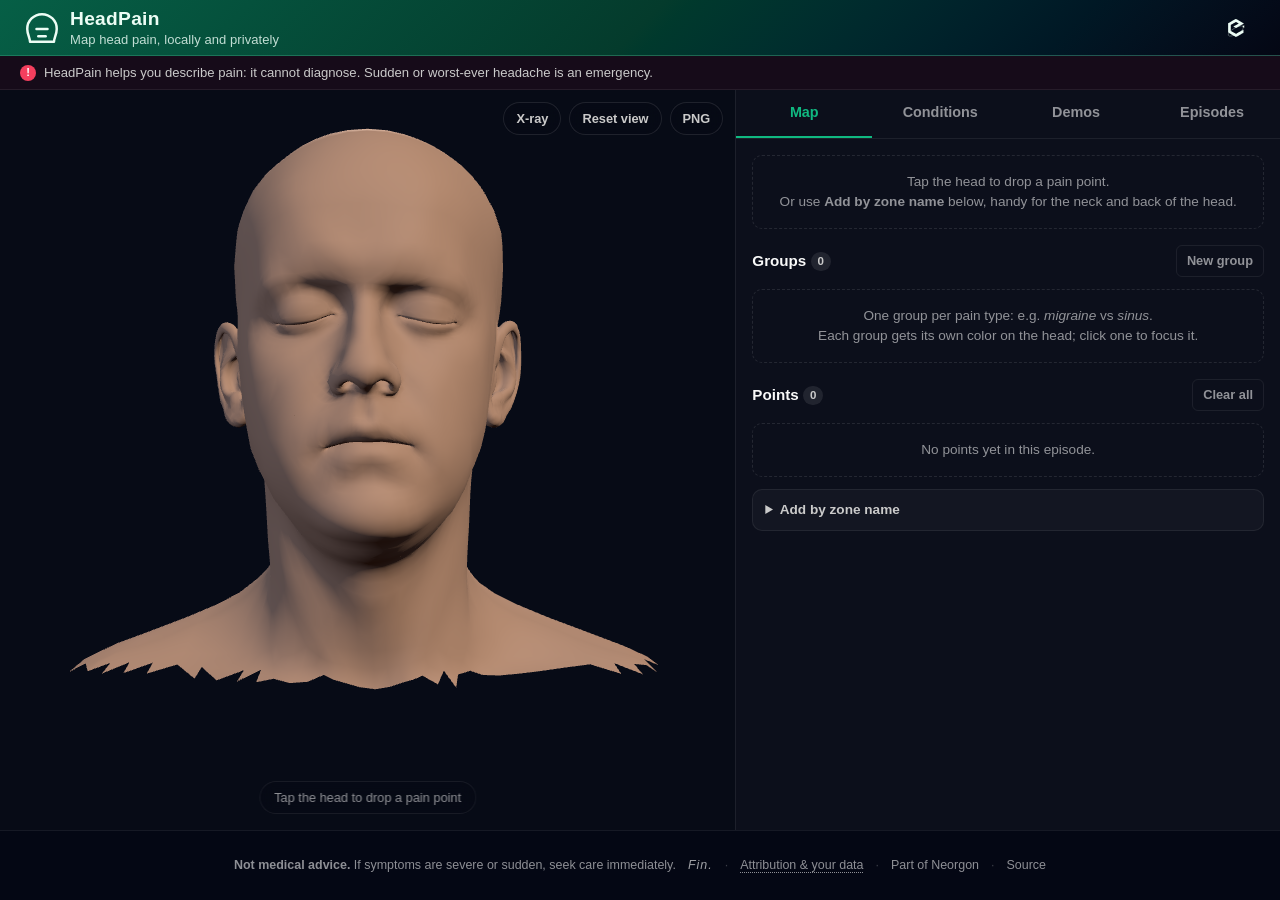
==== commit 63c48158: "feat(brand): hexagon favicon set and per-site header mark Every site now ships a generated seven-fil" ====
--- a/index.html
+++ b/index.html
@@ -6,6 +6,12 @@
 <head>
   <meta charset="UTF-8">
   <meta name="viewport" content="width=device-width, initial-scale=1.0">
+  <link rel="icon" type="image/svg+xml" href="/favicon.svg">
+  <link rel="icon" type="image/x-icon" href="/favicon.ico" sizes="16x16 32x32 48x48">
+  <link rel="apple-touch-icon" sizes="180x180" href="/apple-touch-icon.png">
+  <meta name="apple-mobile-web-app-title" content="HeadPain">
+  <link rel="manifest" href="/site.webmanifest">
+  <meta name="neo-mark" content="on">
   <title>HeadPain | Map head pain on a 3D head, local and private</title>
   <meta name="description" content="Pinpoint head pain on a 3D head: intensity, depth, spread, and notes per point. Compare with published headache patterns, keep a local episode diary, export JSON. Nothing leaves your browser.">
   <meta property="og:title" content="HeadPain | Map head pain on a 3D head">
@@ -23,7 +29,6 @@
   <meta property="og:image" content="https://headpain.neorgon.com/og-preview.png">
   <meta property="og:image:width" content="1200">
   <meta property="og:image:height" content="630">
-  <link rel="icon" type="image/x-icon" href="favicon.ico" />
   <link rel="stylesheet" href="https://cdn.neorgon.org/v1.0.0/styles/base.css">
   <link rel="stylesheet" href="css/style.css">
   <!-- Neorgon Header Kit (vendored; ?header=live swaps CSS to CDN) -->
--- a/css/neorgon-header.css
+++ b/css/neorgon-header.css
@@ -371,8 +371,29 @@
   width: auto;
   flex-shrink: 0;
   display: block;
-  filter: brightness(0) invert(1);
   transition: transform .28s var(--header-ease, ease);
+}
+/* The raster fallback still needs forcing white; the injected vector must not
+   be filtered, because it already inherits the header's own text colour and
+   inverting it would undo exactly the thing it was swapped in to fix. */
+img.header-logo-img { filter: brightness(0) invert(1); }
+svg.header-logo-mark { fill: currentColor; width: auto; }
+/* A site that ships its own mark gets it as a mask over currentColor, so the
+   glyph follows the header's text colour exactly as the inline svg does. An
+   <img> could not: it paints its own pixels and ignores the cascade. */
+.header-logo-own {
+  /* Width tracks height rather than restating the token: .header-logo-img
+     already sets height, and it drops to --header-logo-h-mobile under 700px.
+     Pinning width to the desktop value gave a 36x28 box on a phone. */
+  aspect-ratio: 1;
+  width: auto;
+  background: currentColor;
+  /* The image itself is set inline by header.js, derived from the manifest
+     link, because a fleet site is served at its domain root and a kit showcase
+     is not. Only the parts that do not vary live here. */
+  -webkit-mask-position: center; mask-position: center;
+  -webkit-mask-size: contain;    mask-size: contain;
+  -webkit-mask-repeat: no-repeat; mask-repeat: no-repeat;
 }
 .header-logo-img:hover,
 .header-title-link:hover .header-logo-img { transform: scale(1.06) rotate(-4deg); }
@@ -437,6 +458,20 @@
   font-weight: 500;
   margin: 2px 0 0;
   letter-spacing: .005em;
+  white-space: nowrap;
+}
+
+/* Epigraph: the animating half of a bilingual subtitle. The glyph churn is
+   decoration, so it is aria-hidden and .neo-epi-sr carries the real sentence
+   for assistive tech. Both live inside .header-subtitle, which keeps the
+   existing nowrap and mobile-hide behaviour unchanged. */
+.neo-epi { font-variant-ligatures: none; }
+.neo-epi-sr {
+  position: absolute;
+  width: 1px; height: 1px;
+  margin: -1px; padding: 0; border: 0;
+  overflow: hidden;
+  clip-path: inset(50%);
   white-space: nowrap;
 }
 
@@ -603,13 +638,23 @@
   box-sizing: border-box;
   padding: 0;
   border-radius: 6px;
-  color: var(--header-icon-color, var(--header-text-dim));
+  /* Full strength, not --header-icon-color. The dim was meant as hierarchy and
+     did not read as one: .header-source carries no colour rule at all, so it
+     inherits the header's own #f9f9f9, and the home control sitting beside it
+     at 78% looked like a misconfiguration rather than a decision. The other
+     user of that token is the bordered theme toggle, which has a border to
+     carry its own weight; this one does not. */
+  color: var(--header-text);
   text-decoration: none;
   flex-shrink: 0;
   transition: color .18s var(--header-ease, ease),
               background .18s var(--header-ease, ease);
 }
-.header-home:hover { color: var(--header-text); background: var(--header-menu-hover); }
+/* --header-accent is the pink on the default palette and the skin's own accent
+   everywhere else, so the highlight stays on-brand without hardcoding magenta
+   into a control that ships to seven skins. */
+.header-home:hover,
+.header-home:focus-visible { color: var(--header-accent); background: var(--header-menu-hover); }
 .header-home svg {
   width: var(--header-icon-solid, 20px);
   height: var(--header-icon-solid, 20px);
@@ -627,13 +672,64 @@
   height: var(--header-icon, 22px);
 }
 .header-home .nh-orbit {
-  transform-origin: 12px 12px; /* viewBox centre — the planet */
+  transform-origin: 12px 12px; /* viewBox centre, for the legacy planet markup */
 }
 .header-home:hover .nh-orbit,
 .header-home:focus-visible .nh-orbit {
   animation: nh-orbit-lap 1.4s linear infinite;
 }
 @keyframes nh-orbit-lap { to { transform: rotate(360deg); } }
+
+/* ── Inclined orbit: the satellite passes in front of the mark and behind it ──
+   Two dots on one elliptical path, each shown for its own half of the lap. The
+   far one is drawn before the mark in document order, so the mark occludes it;
+   that occlusion IS the depth, and it costs nothing but paint order.
+
+   offset-path rather than a rotate: a rotation can only trace a circle, and
+   squashing it into an ellipse with scaleY would squash the satellite too,
+   because the counter-scale would have to sit inside the rotation. Where
+   offset-path is unsupported the dots simply rest at their authored cx/cy,
+   which is a still icon rather than a broken one.
+
+   The semi-major axis is capped by the viewBox: an inline svg clips to it, so
+   10.2 plus the 1.35 radius leaves 11.55 of the 12 available. */
+.header-home .nh-sat {
+  offset-rotate: 0deg;
+  /* The rim separates the satellite from the mark when it crosses it: without
+     one, a currentColor dot over a currentColor mark merges into the
+     silhouette and reads as a stray pixel rather than a moon.
+     --header-bg-end is the right hook because the rim's job is to look like
+     the background, so it vanishes over open header and shows only as a gap
+     against the mark. Measured caveat: every skin shipped today redefines
+     --header-bg-start and --header-bg-mid but leaves --header-bg-end at
+     #040714, so this resolves to one dark value everywhere right now. A skin
+     that ends light gets the rim right for free, but only if it sets that
+     token; one that ends light without setting it would show a dark ring. */
+  stroke: var(--header-bg-end, #040714);
+  stroke-width: .8;
+}
+.header-home .nh-sat-back { opacity: 0; }
+/* On hover the mark takes the accent, and currentColor would carry the
+   satellite with it: a pink dot on a pink mark is a dot you cannot find. It
+   holds the header's text colour instead, so the moon stays legible against
+   whatever the mark has become. */
+.header-home:hover .nh-sat,
+.header-home:focus-visible .nh-sat { fill: var(--header-text); }
+.header-home:hover .nh-sat-front,
+.header-home:focus-visible .nh-sat-front {
+  animation: nh-sat-lap 2.6s linear infinite, nh-sat-near 2.6s steps(1, end) infinite;
+}
+.header-home:hover .nh-sat-back,
+.header-home:focus-visible .nh-sat-back {
+  animation: nh-sat-lap 2.6s linear infinite, nh-sat-far 2.6s steps(1, end) infinite;
+}
+.header-home:hover .nh-sat,
+.header-home:focus-visible .nh-sat {
+  offset-path: path("M20.31 10.40 A9.6 3.4 -30 1 1 3.69 20.00 A9.6 3.4 -30 1 1 20.31 10.40");
+}
+@keyframes nh-sat-lap  { from { offset-distance: 0%; } to { offset-distance: 100%; } }
+@keyframes nh-sat-near { 0% { opacity: 1; } 50% { opacity: 0; } }
+@keyframes nh-sat-far  { 0% { opacity: 0; } 50% { opacity: 1; } }
 
 /* ── Overflow toggle (⋯) — injected by header.js ─────────────── */
 .header-overflow { position: relative; display: flex; }
@@ -837,7 +933,9 @@
   .header-logo-img:hover,
   .header-title-link:hover .header-logo-img { transform: none; }
   .header-home:hover .nh-orbit,
-  .header-home:focus-visible .nh-orbit { animation: none; }
+  .header-home:focus-visible .nh-orbit,
+  .header-home:hover .nh-sat,
+  .header-home:focus-visible .nh-sat { animation: none; }
   .header-menu.open { animation: none; }
   .header-overflow-toggle:active,
   .header-theme-toggle:active,
--- a/css/neorgon-footer.css
+++ b/css/neorgon-footer.css
@@ -161,6 +161,15 @@
 .neo-footer-sep { opacity: .4; user-select: none; }
 
 /* Version / updated stamps — mono + tabular so they never jitter */
+/* The end mark. Ornament only: it states nothing the page needs, which is
+   why it is safe to render in a language most visitors do not read. */
+.neo-footer-fin {
+  font-style: italic;
+  letter-spacing: .08em;
+  color: var(--footer-text-dim, var(--header-text-dim));
+  opacity: .75;
+}
+
 .neo-footer-stamp {
   font-family: ui-monospace, SFMono-Regular, "SF Mono", Menlo, monospace;
   font-variant-numeric: tabular-nums;
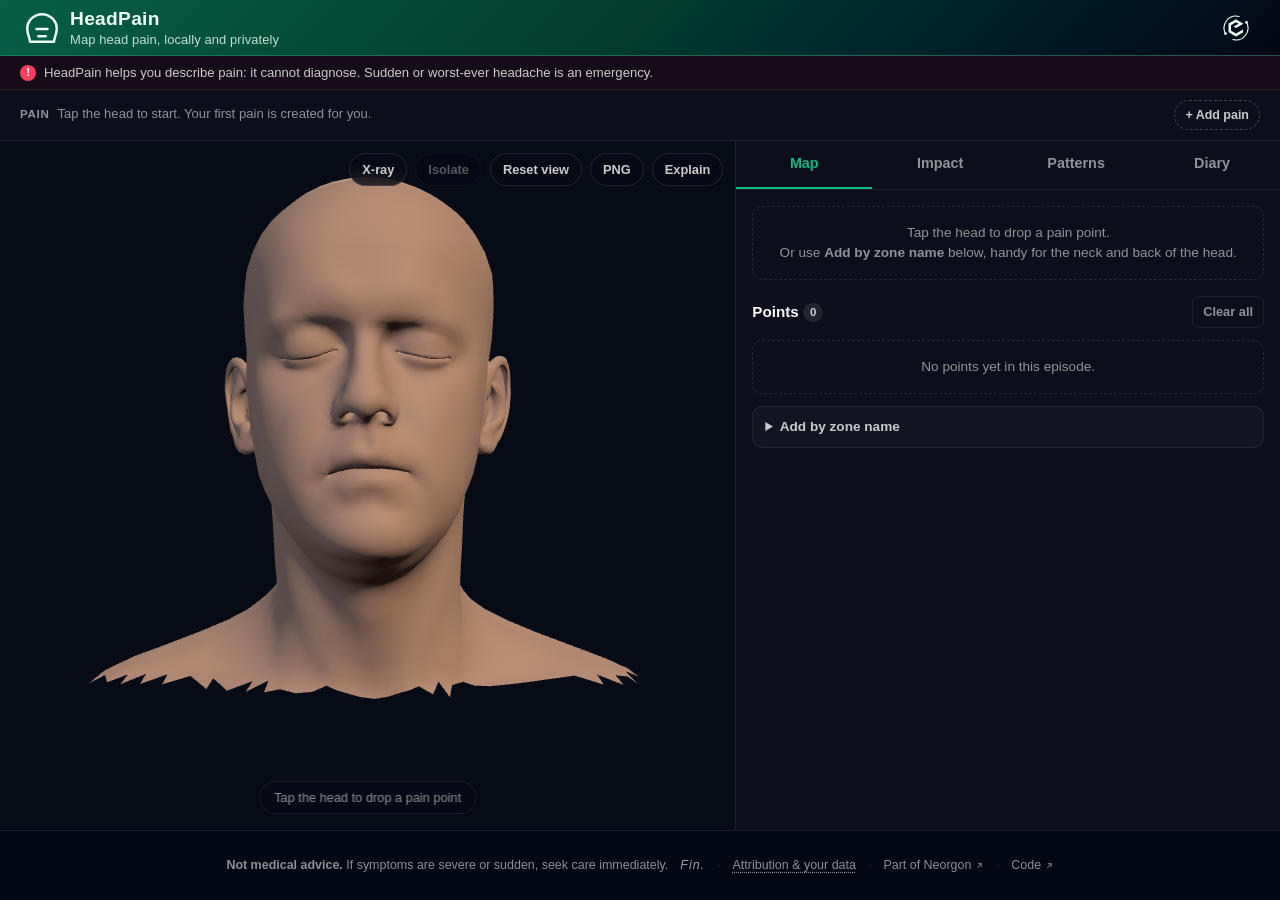
==== commit aced34ba: "feat(headpain): pains that read at a glance, a legend that travels, and an embed HeadPain was an aut" ====
--- a/index.html
+++ b/index.html
@@ -99,6 +99,10 @@
       <span>HeadPain helps you describe pain: it cannot diagnose. Sudden or worst-ever headache is an emergency.</span>
     </div>
 
+    <!-- The pain bar sits above the head, not inside a panel: which pain you are
+         adding to is the first decision, so it is the first thing on the page. -->
+    <div id="pain-bar" class="pain-bar" aria-label="Pains in this episode"></div>
+
     <div class="app-layout">
       <section id="stage" class="stage" aria-label="3D head pain map">
         <div id="stage-loader" class="stage-loader" aria-live="polite">
@@ -112,29 +116,25 @@
         <div id="zone-tooltip" class="zone-tooltip" hidden></div>
         <div class="stage-toolbar" role="toolbar" aria-label="View controls">
           <button type="button" class="chip-btn" id="btn-xray" aria-pressed="false" title="See deep pain columns (X)">X-ray</button>
-          <button type="button" class="chip-btn" id="btn-reset-view" title="Back to front view (R)">Reset view</button>
-          <button type="button" class="chip-btn" id="btn-png" title="Download a PNG of this view">PNG</button>
+          <button type="button" class="chip-btn" id="btn-isolate" aria-pressed="false" disabled title="Add a second pain to isolate one of them">Isolate</button>
+          <button type="button" class="chip-btn" id="btn-reset-view" title="Back to front view (R)">Reset<span class="wide-only"> view</span></button>
+          <button type="button" class="chip-btn" id="btn-png" title="Download a PNG of this view, legend included">PNG</button>
+          <button type="button" class="chip-btn" id="btn-explain" aria-pressed="false" title="Read-only view for showing someone else (E)">Explain</button>
         </div>
         <div class="stage-hint" id="stage-hint">Tap the head to drop a pain point</div>
+        <div id="stage-legend" class="stage-legend" aria-hidden="true"></div>
       </section>
 
       <aside class="panel" aria-label="Pain map panels">
         <div class="tabs" role="tablist" aria-label="Panels">
           <button type="button" class="tab active" id="tab-map" role="tab" aria-selected="true" aria-controls="panel-map">Map</button>
-          <button type="button" class="tab" id="tab-conditions" role="tab" aria-selected="false" aria-controls="panel-conditions">Conditions</button>
-          <button type="button" class="tab" id="tab-demos" role="tab" aria-selected="false" aria-controls="panel-demos">Demos</button>
-          <button type="button" class="tab" id="tab-episodes" role="tab" aria-selected="false" aria-controls="panel-episodes">Episodes</button>
+          <button type="button" class="tab" id="tab-impact" role="tab" aria-selected="false" aria-controls="panel-impact">Impact</button>
+          <button type="button" class="tab" id="tab-conditions" role="tab" aria-selected="false" aria-controls="panel-conditions">Patterns</button>
+          <button type="button" class="tab" id="tab-episodes" role="tab" aria-selected="false" aria-controls="panel-episodes">Diary</button>
         </div>
 
         <section id="panel-map" class="tabpanel active" role="tabpanel" aria-labelledby="tab-map" tabindex="0">
           <div id="editor"></div>
-          <div class="panel-block">
-            <div class="panel-block-head">
-              <h2>Groups <span class="pill" id="groups-count">0</span></h2>
-              <button type="button" class="btn btn--ghost btn--sm" id="btn-new-group">New group</button>
-            </div>
-            <div id="groups"></div>
-          </div>
           <div class="panel-block">
             <div class="panel-block-head">
               <h2>Points <span class="pill" id="points-count">0</span></h2>
@@ -148,13 +148,17 @@
           </div>
         </section>
 
+        <!-- Impact: what the pain costs. The half of a consultation a map cannot carry. -->
+        <section id="panel-impact" class="tabpanel" role="tabpanel" aria-labelledby="tab-impact" tabindex="0">
+          <div id="impact"></div>
+        </section>
+
+        <!-- Patterns absorbed the old Demos tab: a demo is an example pattern,
+             and two of four tabs were not the task. -->
         <section id="panel-conditions" class="tabpanel" role="tabpanel" aria-labelledby="tab-conditions" tabindex="0">
           <div id="matches"></div>
           <div id="redflags"></div>
           <div id="library"></div>
-        </section>
-
-        <section id="panel-demos" class="tabpanel" role="tabpanel" aria-labelledby="tab-demos" tabindex="0">
           <div id="demos"></div>
         </section>
 
@@ -162,6 +166,10 @@
           <div id="episodes"></div>
         </section>
       </aside>
+
+      <!-- Explain view: the same scene and the same legend model, with the
+           editor removed. What a share link opens for the person you sent it to. -->
+      <aside id="explain-panel" class="explain-panel" aria-label="What this map says"></aside>
     </div>
   </main>
 
--- a/css/style.css
+++ b/css/style.css
@@ -769,3 +769,365 @@
   .loader { animation: none; }
   * { transition: none !important; }
 }
+
+/* ── Pain bar ───────────────────────────────────────────────────────────────
+   One chip per pain, above the head. It replaced a "Groups" block buried under
+   the point editor, where the pain you were adding to was the last thing the
+   flow let you choose. Each chip carries the pain's colour *and* its shape, so
+   the strip doubles as the map's legend while you build it. */
+.pain-bar {
+  flex-shrink: 0;
+  position: relative;
+  padding: 8px var(--space-5);
+  background: var(--surface-1);
+  border-bottom: 1px solid var(--border-subtle);
+}
+.pain-bar-inner {
+  display: flex;
+  align-items: center;
+  gap: var(--space-2);
+  min-height: 34px;
+}
+.pain-bar-label {
+  flex-shrink: 0;
+  font-size: 0.72rem;
+  font-weight: 700;
+  letter-spacing: 0.06em;
+  text-transform: uppercase;
+  color: var(--text-muted);
+}
+.pain-chips {
+  display: flex;
+  align-items: center;
+  gap: 6px;
+  flex: 1;
+  min-width: 0;
+  overflow-x: auto;
+  scrollbar-width: thin;
+  padding-bottom: 2px;
+}
+.pain-empty { font-size: 0.82rem; color: var(--text-muted); }
+
+.pain-chip {
+  display: inline-flex;
+  align-items: center;
+  gap: 6px;
+  flex-shrink: 0;
+  padding: 4px 6px 4px 4px;
+  border: 1px solid var(--border);
+  border-radius: 999px;
+  background: var(--surface-2);
+  cursor: pointer;
+  transition: border-color var(--dur), background var(--dur), opacity var(--dur);
+}
+.pain-chip:hover { background: var(--surface-3); }
+.pain-chip:focus-visible { outline: 2px solid var(--accent-bright); outline-offset: 2px; }
+.pain-chip.active {
+  border-color: var(--accent-bright);
+  background: var(--accent-soft);
+}
+.pain-chip.faded { opacity: 0.45; }
+.pain-name {
+  font-size: 0.84rem;
+  font-weight: 600;
+  color: var(--text-primary);
+  white-space: nowrap;
+  max-width: 22ch;
+  overflow: hidden;
+  text-overflow: ellipsis;
+}
+.pain-chip.active .pain-name { cursor: text; }
+.pain-count {
+  font-size: 0.72rem;
+  font-variant-numeric: tabular-nums;
+  color: var(--text-muted);
+  background: var(--surface-3);
+  border-radius: 999px;
+  padding: 0 6px;
+  min-width: 18px;
+  text-align: center;
+}
+.pain-style,
+.pain-del {
+  display: inline-flex;
+  align-items: center;
+  justify-content: center;
+  border: 0;
+  background: none;
+  color: var(--text-muted);
+  cursor: pointer;
+  padding: 2px;
+  border-radius: 50%;
+  line-height: 1;
+}
+.pain-style { padding: 3px; }
+.pain-style:hover { background: var(--surface-3); }
+.pain-del { font-size: 1rem; width: 20px; height: 20px; }
+.pain-del:hover { background: var(--danger-soft); color: var(--danger); }
+.pain-rename {
+  font: inherit;
+  font-size: 0.84rem;
+  font-weight: 600;
+  background: var(--bg);
+  color: var(--text-primary);
+  border: 1px solid var(--accent-bright);
+  border-radius: var(--radius-sm);
+  padding: 1px 6px;
+  min-width: 8ch;
+}
+.pain-add {
+  flex-shrink: 0;
+  font: inherit;
+  font-size: 0.78rem;
+  font-weight: 600;
+  padding: 5px 10px;
+  border: 1px dashed var(--border-strong);
+  border-radius: 999px;
+  background: none;
+  color: var(--text-secondary);
+  cursor: pointer;
+}
+.pain-add:hover { border-color: var(--accent-bright); color: var(--accent-bright); }
+
+/* Colour and shape in one popover: two rows, no eight-click swatch cycle. */
+.style-pop {
+  position: absolute;
+  z-index: 20;
+  top: calc(100% - 4px);
+  left: var(--space-5);
+  padding: 10px 12px;
+  border: 1px solid var(--border-strong);
+  border-radius: var(--radius);
+  background: #0b1120;
+  box-shadow: 0 12px 32px rgba(0, 0, 0, 0.55);
+}
+.style-pop-title {
+  font-size: 0.7rem;
+  font-weight: 700;
+  letter-spacing: 0.05em;
+  text-transform: uppercase;
+  color: var(--text-muted);
+  margin-bottom: 5px;
+}
+.style-pop-title .muted { text-transform: none; letter-spacing: 0; font-weight: 400; }
+.style-row { display: flex; gap: 4px; margin-bottom: 8px; }
+.style-row:last-child { margin-bottom: 0; }
+.style-swatch {
+  display: inline-flex;
+  align-items: center;
+  justify-content: center;
+  width: 30px;
+  height: 30px;
+  padding: 0;
+  border: 1px solid transparent;
+  border-radius: var(--radius-sm);
+  background: var(--surface-2);
+  cursor: pointer;
+}
+.style-swatch:hover { background: var(--surface-3); }
+.style-swatch.on { border-color: var(--accent-bright); background: var(--accent-soft); }
+
+/* Pattern swatches wherever a pain is named. */
+.swatch { display: inline-flex; align-items: center; flex-shrink: 0; }
+.swatch svg, .pain-style svg, .chip--group svg, .demo-tag svg { display: block; }
+.editor-pain {
+  font-size: 0.74rem;
+  color: var(--text-muted);
+  padding-left: 2px;
+}
+.chip--group { display: inline-flex; align-items: center; gap: 5px; }
+.demo-tag { display: inline-flex; align-items: center; gap: 5px; }
+
+.chip-btn:disabled { opacity: 0.4; cursor: not-allowed; }
+.chip-btn[aria-pressed="true"] { border-color: var(--accent-bright); color: var(--accent-bright); }
+
+@media (max-width: 760px) {
+  .pain-bar { padding: 6px var(--space-3); }
+  .pain-bar-label { display: none; }
+  .style-pop { left: var(--space-3); right: var(--space-3); }
+  .style-row { flex-wrap: wrap; }
+}
+
+/* ── Legend ─────────────────────────────────────────────────────────────────
+   The key. It travels with every artifact: on the stage in explain view and in
+   the embed, and burned into the exported PNG by legend.js. Before it existed,
+   a map was readable only by the person who built it. */
+.stage-legend {
+  position: absolute;
+  left: var(--space-4);
+  bottom: var(--space-4);
+  max-width: min(340px, calc(100% - 32px));
+  pointer-events: none;
+  z-index: 4;
+}
+.stage-legend:empty { display: none; }
+.legend {
+  padding: 10px 12px;
+  border: 1px solid var(--border);
+  border-radius: var(--radius);
+  background: rgba(7, 11, 22, 0.86);
+  backdrop-filter: blur(6px);
+}
+.legend-head {
+  display: flex;
+  align-items: baseline;
+  gap: var(--space-2);
+  margin-bottom: 8px;
+}
+.legend-title {
+  font-size: 0.82rem;
+  font-weight: 700;
+  color: var(--text-primary);
+  overflow: hidden;
+  text-overflow: ellipsis;
+  white-space: nowrap;
+}
+.legend-count { font-size: 0.72rem; color: var(--text-muted); margin-left: auto; flex-shrink: 0; }
+.legend-list { list-style: none; margin: 0; padding: 0; display: grid; gap: 6px; }
+.legend-row { display: flex; align-items: flex-start; gap: 8px; }
+.legend-row.faded { opacity: 0.4; }
+.legend-glyph { flex-shrink: 0; margin-top: 1px; }
+.legend-text { display: grid; gap: 1px; min-width: 0; }
+.legend-name { font-size: 0.8rem; font-weight: 600; color: var(--text-primary); }
+.legend-meta { font-size: 0.7rem; color: var(--text-muted); }
+.legend-prose { font-size: 0.74rem; color: var(--text-secondary); margin-top: 2px; }
+.legend-scale {
+  display: flex;
+  align-items: center;
+  gap: 6px;
+  margin-top: 9px;
+  padding-top: 8px;
+  border-top: 1px solid var(--border-subtle);
+  font-size: 0.66rem;
+  color: var(--text-muted);
+}
+.legend-ramp {
+  width: 54px;
+  height: 6px;
+  border-radius: 3px;
+  background: linear-gradient(90deg, #b57e88, #f43f5e);
+}
+.legend-scale-note { margin-left: auto; text-align: right; }
+
+/* ── Explain view ───────────────────────────────────────────────────────────
+   Same scene, same legend model, editor removed. */
+.explain-panel { display: none; }
+body.explain-mode .panel { display: none; }
+body.explain-mode .explain-panel {
+  display: block;
+  overflow-y: auto;
+  border-left: 1px solid var(--border-subtle);
+  background: var(--bg);
+}
+body.explain-mode .stage-hint,
+body.explain-mode .pain-add,
+body.explain-mode .pain-del,
+body.explain-mode .pain-style { display: none; }
+body.explain-mode .pain-bar-label::after { content: ' shown'; }
+
+.explain-inner { padding: var(--space-5); display: grid; gap: var(--space-3); }
+.explain-title { margin: 0; font-size: 1.15rem; font-weight: 700; }
+.explain-sub { margin: 0; font-size: 0.82rem; color: var(--text-muted); }
+.explain-note {
+  margin: 0;
+  padding: 10px 12px;
+  border-radius: var(--radius);
+  background: var(--accent-soft);
+  border: 1px solid rgba(16, 185, 129, 0.25);
+  font-size: 0.82rem;
+  color: var(--text-secondary);
+}
+.explain-hint { font-size: 0.78rem; color: var(--text-muted); }
+.explain-card {
+  padding: 12px 14px;
+  border: 1px solid var(--border);
+  border-radius: var(--radius);
+  background: var(--surface-1);
+}
+.explain-card-head { display: flex; align-items: center; gap: 8px; }
+.explain-card-name { font-size: 0.95rem; font-weight: 700; }
+.explain-card-peak {
+  margin-left: auto;
+  font-size: 0.74rem;
+  color: var(--text-muted);
+  white-space: nowrap;
+}
+.explain-card-prose { margin: 8px 0 0; font-size: 0.85rem; line-height: 1.6; color: var(--text-secondary); }
+.explain-card-prose strong { color: var(--text-primary); font-weight: 600; }
+.explain-fine { margin: var(--space-2) 0 0; }
+
+@media (max-width: 760px) {
+  .stage-legend { left: var(--space-2); bottom: var(--space-2); max-width: calc(100% - 16px); }
+  .legend-prose { display: none; }
+}
+
+/* ── Impact ─────────────────────────────────────────────────────────────────
+   The answer is shown as sentences above the questions, so the reason for
+   ticking a box is on screen while it is ticked. */
+.impact-summary {
+  margin: var(--space-3) 0 var(--space-4);
+  padding: 12px 14px;
+  border: 1px solid rgba(16, 185, 129, 0.25);
+  border-radius: var(--radius);
+  background: var(--accent-soft);
+}
+.impact-summary p { margin: 0 0 6px; font-size: 0.88rem; line-height: 1.6; color: var(--text-primary); }
+.impact-summary p:last-child { margin-bottom: 0; }
+.impact-summary--empty { border-style: dashed; background: none; }
+.impact-summary .muted { color: var(--text-muted); font-size: 0.84rem; }
+
+.explain-card--impact { border-color: rgba(16, 185, 129, 0.3); background: var(--accent-soft); }
+
+/* Trend: one bar per episode, height is the worst point, colour is the pain
+   that peaked. A diary of filenames cannot show a month getting worse. */
+.trend { display: grid; gap: 6px; }
+.trend-bars {
+  display: flex;
+  align-items: flex-end;
+  gap: 3px;
+  height: 84px;
+  padding: 4px 2px;
+  border-bottom: 1px solid var(--border);
+}
+.trend-bar {
+  flex: 1;
+  min-width: 5px;
+  border-radius: 2px 2px 0 0;
+  transition: filter var(--dur);
+}
+.trend-bar:hover { filter: brightness(1.25); }
+.trend-axis { display: flex; justify-content: space-between; font-size: 0.68rem; color: var(--text-muted); }
+.trend-stats {
+  display: flex;
+  flex-wrap: wrap;
+  gap: var(--space-3);
+  margin-top: 4px;
+  font-size: 0.76rem;
+  color: var(--text-muted);
+}
+.trend-stats strong { color: var(--text-primary); font-variant-numeric: tabular-nums; }
+
+/* A pattern opened for reading carries its own explanation. */
+.explain-pattern { margin-top: 10px; }
+.explain-pattern p { margin: 8px 0 0; font-size: 0.82rem; line-height: 1.6; color: var(--text-secondary); }
+.explain-pattern strong { color: var(--text-primary); font-weight: 600; }
+
+/* ── Stage toolbar on small screens ─────────────────────────────────────────
+   The header kit sits at z-index 200 and the stage sticks at top:0 beneath it,
+   so a toolbar pinned to the stage's own top edge ends up *under* the header
+   and its buttons cannot be tapped. Drop it clear of the header band and trim
+   the labels so five controls fit one row at 375px. */
+.wide-only { display: inline; }
+
+@media (max-width: 760px) {
+  .stage-toolbar {
+    top: calc(var(--header-h-app, 56px) + var(--space-2));
+    left: var(--space-2);
+    right: var(--space-2);
+    justify-content: flex-end;
+    flex-wrap: wrap;
+    gap: 5px;
+  }
+  .stage-toolbar .chip-btn { font-size: 0.72rem; padding: 5px 9px; }
+  .wide-only { display: none; }
+}
--- a/css/neorgon-header.css
+++ b/css/neorgon-header.css
@@ -668,8 +668,12 @@
    on hover or keyboard focus the rocket does laps, smoke trailing.
    Stroked glyph, so it sizes with --header-icon, not the solid token. */
 .header-home svg.nh-hub-icon {
-  width: var(--header-icon, 22px);
-  height: var(--header-icon, 22px);
+  /* Deliberately larger than --header-icon: the galaxy's arms occupy the outer
+     ring, so at 22px the MARK fell to 14px against 18px for the neighbouring
+     control. 26px puts it back at 18px, measured, while the arms still land
+     inside the 40px box. */
+  width: var(--header-hub-icon, 26px);
+  height: var(--header-hub-icon, 26px);
 }
 .header-home .nh-orbit {
   transform-origin: 12px 12px; /* viewBox centre, for the legacy planet markup */
@@ -680,56 +684,11 @@
 }
 @keyframes nh-orbit-lap { to { transform: rotate(360deg); } }
 
-/* ── Inclined orbit: the satellite passes in front of the mark and behind it ──
-   Two dots on one elliptical path, each shown for its own half of the lap. The
-   far one is drawn before the mark in document order, so the mark occludes it;
-   that occlusion IS the depth, and it costs nothing but paint order.
-
-   offset-path rather than a rotate: a rotation can only trace a circle, and
-   squashing it into an ellipse with scaleY would squash the satellite too,
-   because the counter-scale would have to sit inside the rotation. Where
-   offset-path is unsupported the dots simply rest at their authored cx/cy,
-   which is a still icon rather than a broken one.
-
-   The semi-major axis is capped by the viewBox: an inline svg clips to it, so
-   10.2 plus the 1.35 radius leaves 11.55 of the 12 available. */
-.header-home .nh-sat {
-  offset-rotate: 0deg;
-  /* The rim separates the satellite from the mark when it crosses it: without
-     one, a currentColor dot over a currentColor mark merges into the
-     silhouette and reads as a stray pixel rather than a moon.
-     --header-bg-end is the right hook because the rim's job is to look like
-     the background, so it vanishes over open header and shows only as a gap
-     against the mark. Measured caveat: every skin shipped today redefines
-     --header-bg-start and --header-bg-mid but leaves --header-bg-end at
-     #040714, so this resolves to one dark value everywhere right now. A skin
-     that ends light gets the rim right for free, but only if it sets that
-     token; one that ends light without setting it would show a dark ring. */
-  stroke: var(--header-bg-end, #040714);
-  stroke-width: .8;
-}
-.header-home .nh-sat-back { opacity: 0; }
-/* On hover the mark takes the accent, and currentColor would carry the
-   satellite with it: a pink dot on a pink mark is a dot you cannot find. It
-   holds the header's text colour instead, so the moon stays legible against
-   whatever the mark has become. */
-.header-home:hover .nh-sat,
-.header-home:focus-visible .nh-sat { fill: var(--header-text); }
-.header-home:hover .nh-sat-front,
-.header-home:focus-visible .nh-sat-front {
-  animation: nh-sat-lap 2.6s linear infinite, nh-sat-near 2.6s steps(1, end) infinite;
-}
-.header-home:hover .nh-sat-back,
-.header-home:focus-visible .nh-sat-back {
-  animation: nh-sat-lap 2.6s linear infinite, nh-sat-far 2.6s steps(1, end) infinite;
-}
-.header-home:hover .nh-sat,
-.header-home:focus-visible .nh-sat {
-  offset-path: path("M20.31 10.40 A9.6 3.4 -30 1 1 3.69 20.00 A9.6 3.4 -30 1 1 20.31 10.40");
-}
-@keyframes nh-sat-lap  { from { offset-distance: 0%; } to { offset-distance: 100%; } }
-@keyframes nh-sat-near { 0% { opacity: 1; } 50% { opacity: 0; } }
-@keyframes nh-sat-far  { 0% { opacity: 0; } 50% { opacity: 1; } }
+/* The galaxy turns as one rigid body on hover, so a plain rotate does it.
+   This replaced an offset-path satellite on an inclined ellipse: that needed a
+   front/back pair kept in sync and a semi-major axis capped so the dot did not
+   clip the viewBox, and none of it is needed once the arms sit outside the
+   mark instead of crossing it. */
 
 /* ── Overflow toggle (⋯) — injected by header.js ─────────────── */
 .header-overflow { position: relative; display: flex; }
@@ -933,9 +892,7 @@
   .header-logo-img:hover,
   .header-title-link:hover .header-logo-img { transform: none; }
   .header-home:hover .nh-orbit,
-  .header-home:focus-visible .nh-orbit,
-  .header-home:hover .nh-sat,
-  .header-home:focus-visible .nh-sat { animation: none; }
+  .header-home:focus-visible .nh-orbit { animation: none; }
   .header-menu.open { animation: none; }
   .header-overflow-toggle:active,
   .header-theme-toggle:active,
--- a/css/neorgon-footer.css
+++ b/css/neorgon-footer.css
@@ -533,3 +533,9 @@
     word-break: break-all;
   }
 }
+
+/* The outbound arrow on a footer link. Sized in em so it tracks the label at
+   whatever size a site's footer runs, and nudged up off the baseline because a
+   45-degree arrow reads low when it is optically centred. */
+.neo-footer-out { display: inline-block; vertical-align: -0.05em; margin-left: 0.28em; width: 0.72em; height: 0.72em; opacity: 0.75; }
+.neo-footer a:hover .neo-footer-out, .neo-footer a:focus-visible .neo-footer-out { opacity: 1; }
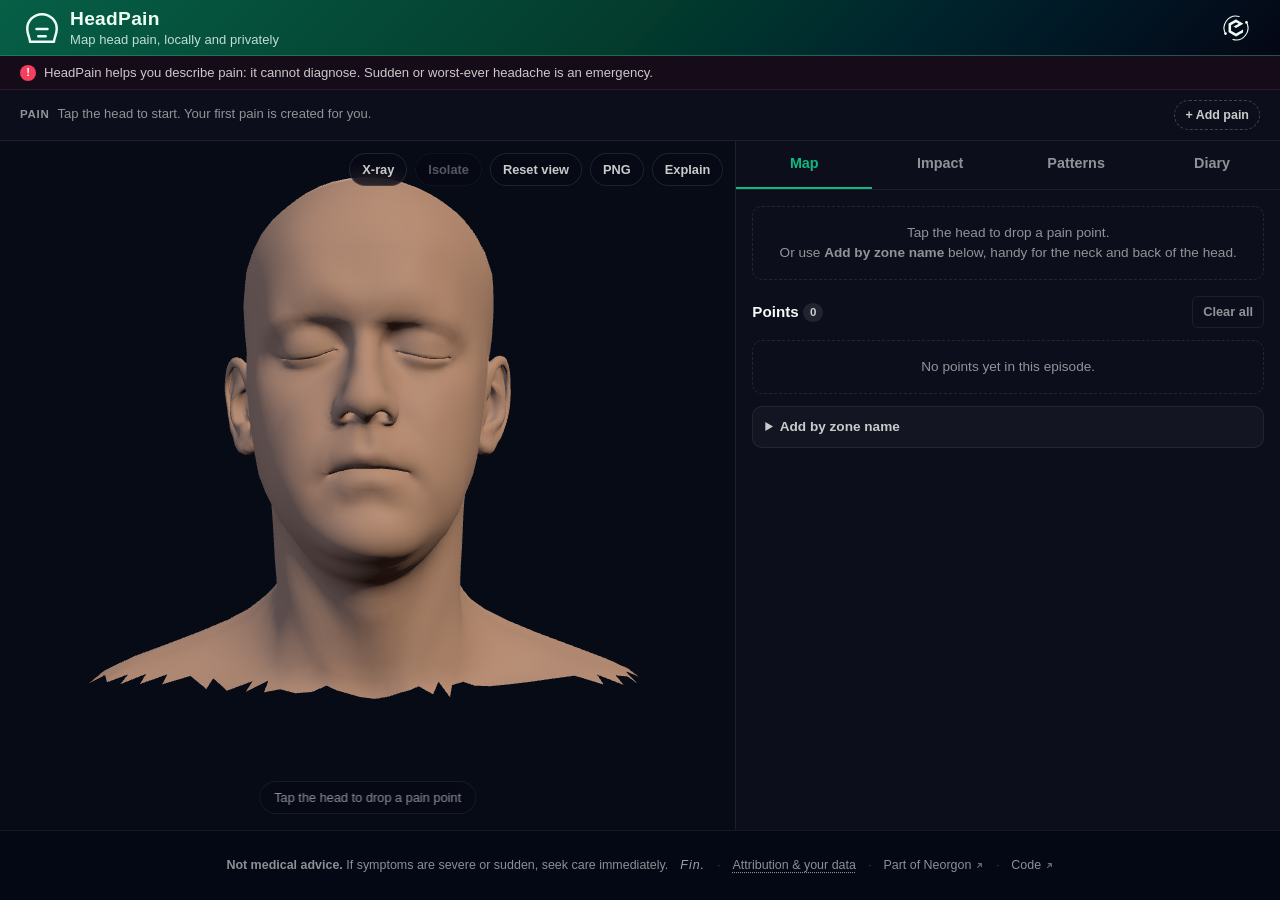
==== commit 4de0e79b: "test: a three-layer suite, and the three defects it found No npm, no node_modules, nothing to instal" ====
--- a/index.html
+++ b/index.html
@@ -79,14 +79,13 @@
     </div>
     <div class="header-right">
       <a class="header-home" href="https://neorgon.com/" title="neorgon.com" aria-label="Neorgon home">
-        <svg class="nh-hub-icon" viewBox="0 0 24 24" fill="none" stroke="currentColor" stroke-width="1.5" stroke-linecap="round" stroke-linejoin="round" xmlns="http://www.w3.org/2000/svg" aria-hidden="true">
-          <circle cx="12" cy="12" r="4.4"/>
-          <ellipse cx="12" cy="12" rx="8.4" ry="3" transform="rotate(-18 12 12)"/>
+        <svg class="nh-hub-icon" viewBox="0 0 24 24" fill="none" xmlns="http://www.w3.org/2000/svg" aria-hidden="true">
+          <path d="M12 4.4 18.58 8.2 18.58 15.8 12 19.6 5.42 15.8 5.42 8.2Z" fill="currentColor" stroke="none"/>
           <g class="nh-orbit">
-            <path d="M17.5 4.2 14.2 2.7l.9 1.4-.6 1.1z" fill="currentColor" stroke="none"/>
-            <circle cx="12.6" cy="3" r=".7" fill="currentColor" stroke="none" opacity=".55"/>
-            <circle cx="11.1" cy="3.3" r=".55" fill="currentColor" stroke="none" opacity=".35"/>
-            <circle cx="9.8" cy="3.7" r=".4" fill="currentColor" stroke="none" opacity=".2"/>
+            <path d="M2.47 17.50 A11.0 11.0 0 0 1 14.85 1.37" fill="none" stroke="currentColor" stroke-width="1.05" stroke-linecap="round"/>
+            <path d="M21.53 6.50 A11.0 11.0 0 0 1 9.15 22.63" fill="none" stroke="currentColor" stroke-width="1.05" stroke-linecap="round"/>
+            <circle cx="21.71" cy="6.84" r="1.25" fill="currentColor"/>
+            <circle cx="2.29" cy="17.16" r="1.25" fill="currentColor"/>
           </g>
         </svg>
       </a>
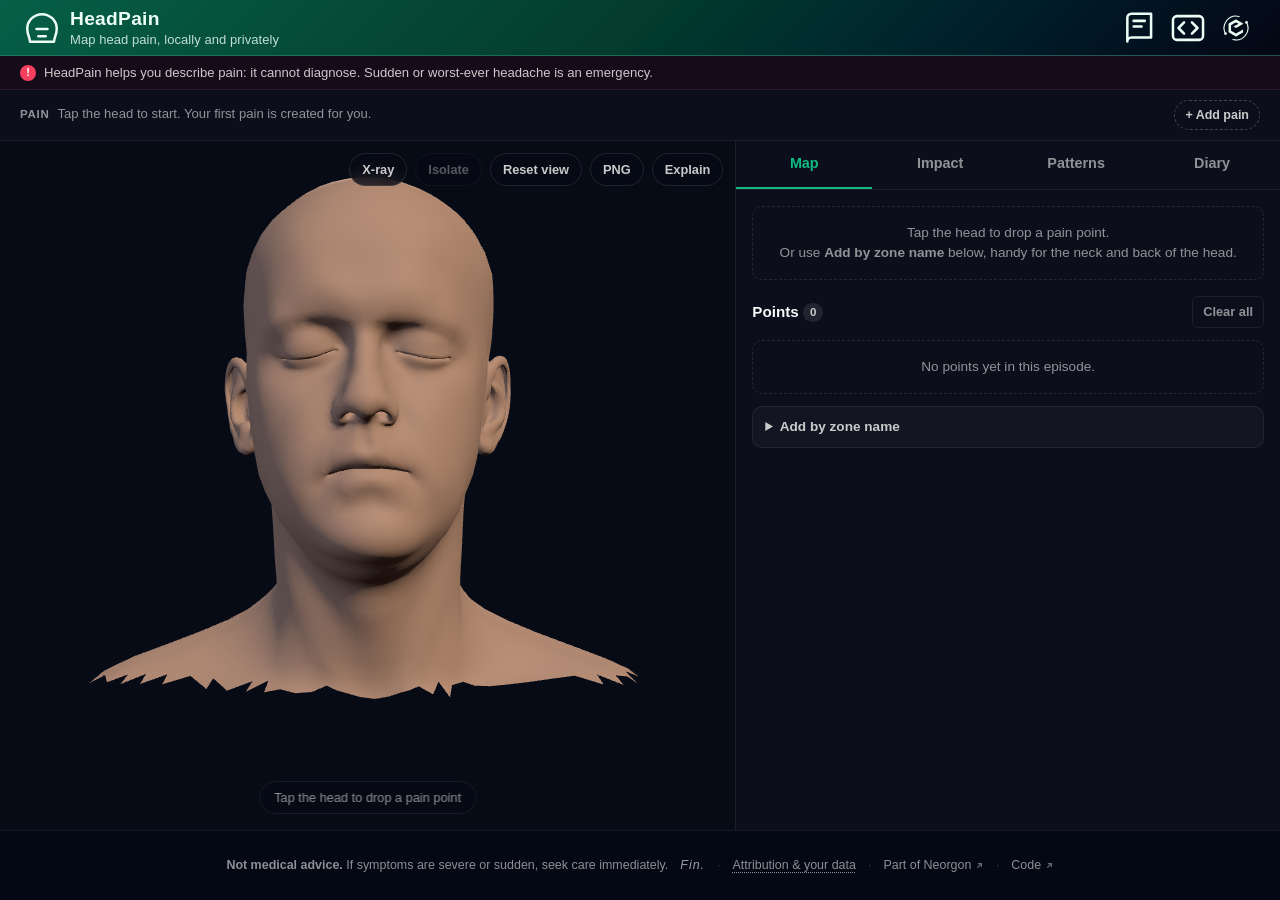
==== commit 09f15e53: "feat(headpain): compare two patterns on one head, and four defects the tests found Comparison needed" ====
--- a/index.html
+++ b/index.html
@@ -78,6 +78,21 @@
       </a>
     </div>
     <div class="header-right">
+      <div class="header-actions">
+        <a href="headache-patterns.html" title="Headache patterns, explained" aria-label="Headache patterns, explained">
+          <svg viewBox="0 0 24 24" fill="none" stroke="currentColor" stroke-width="1.6" stroke-linecap="round" stroke-linejoin="round" aria-hidden="true">
+            <path d="M4 5.5A2.5 2.5 0 0 1 6.5 3H19v15H6.5A2.5 2.5 0 0 0 4 20.5z"/>
+            <path d="M8 7.5h7M8 11h5"/>
+          </svg>
+        </a>
+        <a href="embed-builder.html" title="Put a pain map in your own page" aria-label="Put a pain map in your own page">
+          <svg viewBox="0 0 24 24" fill="none" stroke="currentColor" stroke-width="1.6" stroke-linecap="round" stroke-linejoin="round" aria-hidden="true">
+            <path d="M9.5 8.5 6 12l3.5 3.5"/>
+            <path d="M14.5 8.5 18 12l-3.5 3.5"/>
+            <rect x="2.5" y="4.5" width="19" height="15" rx="2.5"/>
+          </svg>
+        </a>
+      </div>
       <a class="header-home" href="https://neorgon.com/" title="neorgon.com" aria-label="Neorgon home">
         <svg class="nh-hub-icon" viewBox="0 0 24 24" fill="none" xmlns="http://www.w3.org/2000/svg" aria-hidden="true">
           <path d="M12 4.4 18.58 8.2 18.58 15.8 12 19.6 5.42 15.8 5.42 8.2Z" fill="currentColor" stroke="none"/>
--- a/css/style.css
+++ b/css/style.css
@@ -1131,3 +1131,30 @@
   .stage-toolbar .chip-btn { font-size: 0.72rem; padding: 5px 9px; }
   .wide-only { display: none; }
 }
+
+/* The compare picker: offered in the explain view only when the map on screen
+   came from the library, so it can never quietly replace someone's own map. */
+.explain-compare {
+  display: grid;
+  gap: 6px;
+  padding: 12px 14px;
+  border: 1px dashed var(--border-strong);
+  border-radius: var(--radius);
+}
+.explain-compare label {
+  font-size: 0.72rem;
+  font-weight: 700;
+  letter-spacing: 0.05em;
+  text-transform: uppercase;
+  color: var(--text-muted);
+}
+.explain-compare select {
+  font: inherit;
+  font-size: 0.86rem;
+  padding: 7px 9px;
+  border: 1px solid var(--border);
+  border-radius: var(--radius-sm);
+  background: var(--bg);
+  color: var(--text-primary);
+  width: 100%;
+}
--- a/css/neorgon-header.css
+++ b/css/neorgon-header.css
@@ -377,7 +377,7 @@
    be filtered, because it already inherits the header's own text colour and
    inverting it would undo exactly the thing it was swapped in to fix. */
 img.header-logo-img { filter: brightness(0) invert(1); }
-svg.header-logo-mark { fill: currentColor; width: auto; }
+svg.header-logo-mark { color: var(--header-text); fill: currentColor; width: auto; }
 /* A site that ships its own mark gets it as a mask over currentColor, so the
    glyph follows the header's text colour exactly as the inline svg does. An
    <img> could not: it paints its own pixels and ignores the cascade. */
@@ -387,6 +387,16 @@
      Pinning width to the desktop value gave a 36x28 box on a phone. */
   aspect-ratio: 1;
   width: auto;
+  /* Declared, not inherited. `background: currentColor` resolves against
+     whatever the ancestor set, and the logo is always inside an <a>: on a site
+     whose logo anchor carries no class, that ancestor is an unstyled link and
+     currentColor is the UA's #0000EE. The mark then paints link-blue, silently,
+     because nothing in the page is wrong enough to throw. Every fleet site
+     happens to wrap the logo in .header-title-link (which the kit gives
+     color: inherit), so this only surfaced when ops-console adopted the kit
+     with a bare <a>. Stating the colour here makes the mask independent of the
+     markup around it, which is the contract the rest of the kit already keeps. */
+  color: var(--header-text);
   background: currentColor;
   /* The image itself is set inline by header.js, derived from the manifest
      link, because a fleet site is served at its domain root and a kit showcase
@@ -661,11 +671,14 @@
   display: block;
 }
 
-/* ── Hub glyph: inclined planet + orbiting rocket ────────────────
-   .header-home now carries the kit's planet SVG (markup contract in
-   the README) — the one header link to neorgon.com, tooltip
-   "neorgon.com". Idle it is a still planet with the rocket parked;
-   on hover or keyboard focus the rocket does laps, smoke trailing.
+/* ── Hub glyph: the Energon mark at the centre of a galaxy ───────
+   .header-home is the one header link to neorgon.com, tooltip
+   "neorgon.com". The page stamps a placeholder SVG (markup contract
+   in the README) and upgradeHome() replaces it on init with the mark
+   at scale(0.72) inside a <g class="nh-orbit"> of two arcs and two
+   dots. Idle the whole thing is still; on hover or keyboard focus the
+   orbit group turns as one rigid body while the mark stays upright,
+   because a rotating letterform is unreadable.
    Stroked glyph, so it sizes with --header-icon, not the solid token. */
 .header-home svg.nh-hub-icon {
   /* Deliberately larger than --header-icon: the galaxy's arms occupy the outer
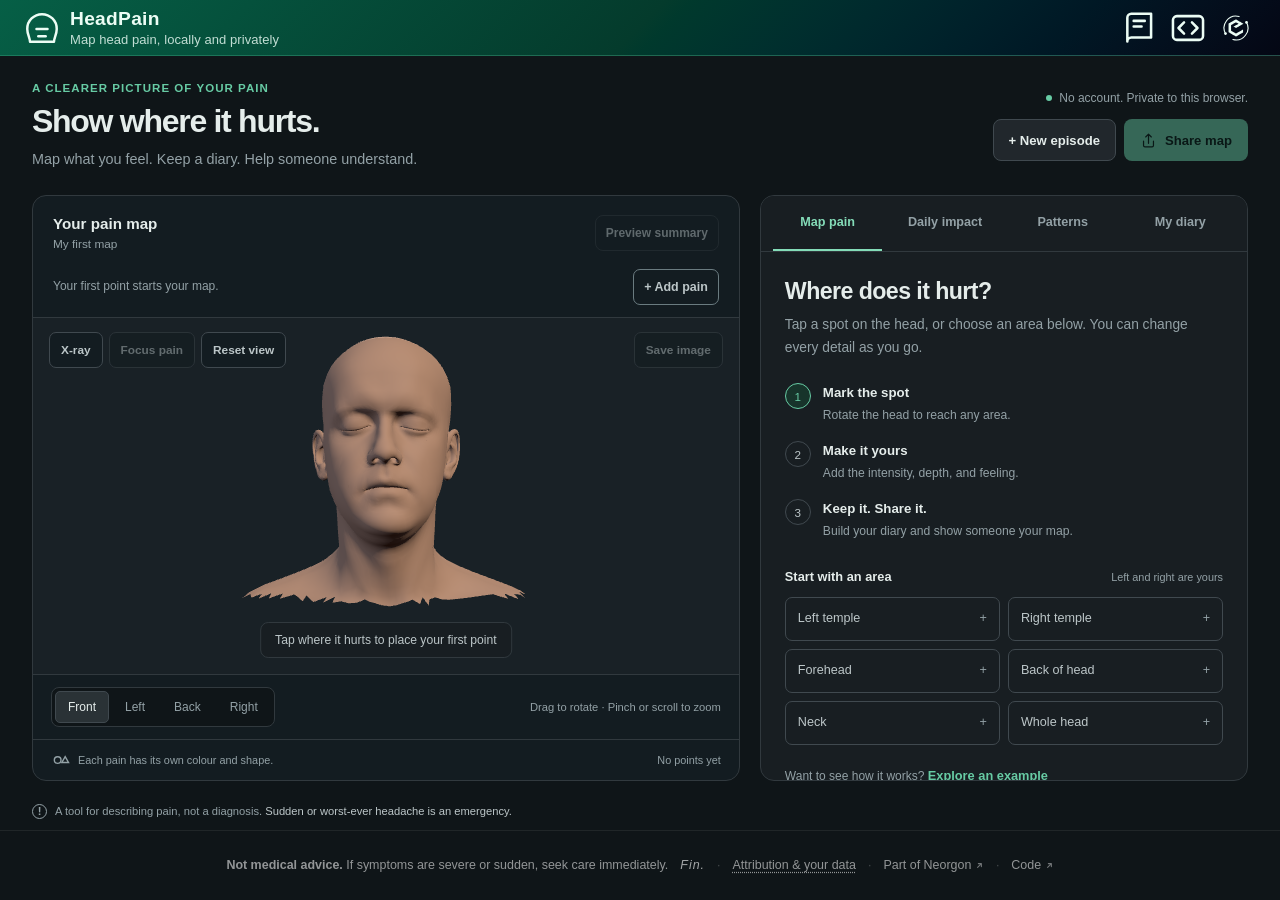
==== commit 391ebe3a: "08" ====
--- a/index.html
+++ b/index.html
@@ -39,6 +39,7 @@
   <script defer src="js/neorgon-header.js"></script>
   <meta name="neo-repo" content="energon-a-secas/headpain-site">
   <link rel="stylesheet" href="css/neorgon-footer.css">
+  <link rel="stylesheet" href="css/workspace.css">
   <script defer src="js/neorgon-footer.js"></script>
   <script type="importmap">
   {
@@ -62,7 +63,7 @@
   }
   </script>
 </head>
-<body>
+<body class="headpain-app">
 
   <a class="skip-link" href="#main">Skip to content</a>
 
@@ -108,16 +109,40 @@
   </header>
 
   <main id="main" class="app-frame">
-    <div class="disclaimer-strip" role="note">
-      <span class="disclaimer-icon" aria-hidden="true">!</span>
-      <span>HeadPain helps you describe pain: it cannot diagnose. Sudden or worst-ever headache is an emergency.</span>
-    </div>
-
-    <!-- The pain bar sits above the head, not inside a panel: which pain you are
-         adding to is the first decision, so it is the first thing on the page. -->
-    <div id="pain-bar" class="pain-bar" aria-label="Pains in this episode"></div>
+    <section class="workspace-heading" aria-labelledby="workspace-title">
+      <div class="workspace-intro">
+        <p class="eyebrow">A clearer picture of your pain</p>
+        <h2 id="workspace-title">Show where it hurts.</h2>
+        <p>Map what you feel. Keep a diary. Help someone understand.</p>
+      </div>
+      <div class="workspace-actions">
+        <span class="storage-status" id="storage-status" role="status" aria-live="polite" aria-atomic="true"><span class="status-dot" aria-hidden="true"></span>No account. Private to this browser.</span>
+        <div class="workspace-buttons">
+          <button type="button" class="btn btn--secondary" id="btn-new-episode"><span aria-hidden="true">+</span> New episode</button>
+          <button type="button" class="btn btn--primary" id="btn-share" disabled>
+            <svg viewBox="0 0 24 24" fill="none" stroke="currentColor" stroke-width="1.7" stroke-linecap="round" stroke-linejoin="round" aria-hidden="true"><path d="M12 16V3m-4 4 4-4 4 4M5 13v6a2 2 0 0 0 2 2h10a2 2 0 0 0 2-2v-6"/></svg>
+            Share map
+          </button>
+        </div>
+      </div>
+    </section>
+
+    <section id="share-panel" class="share-panel" aria-labelledby="share-title" hidden>
+      <div><h2 id="share-title">Help someone understand.</h2><p>Share a readable map with a doctor or someone you trust. Anyone with the link can read the details you include.</p></div>
+      <div class="share-options">
+        <button type="button" class="btn btn--primary" data-share-link>Copy read-only link</button>
+        <button type="button" class="btn btn--secondary" data-share-image>Download image</button>
+        <button type="button" class="btn btn--ghost" data-close-share aria-label="Close sharing options">Close</button>
+      </div>
+    </section>
 
     <div class="app-layout">
+      <section class="map-workspace" aria-labelledby="map-title">
+        <div class="map-heading">
+          <div><h2 id="map-title">Your pain map</h2><span id="map-episode-title">My first map</span></div>
+          <button type="button" class="btn btn--ghost btn--sm" id="btn-explain" aria-pressed="false" title="Read-only summary for showing someone else (E)">Preview summary</button>
+        </div>
+        <div id="pain-bar" class="pain-bar" aria-label="Pains in this episode"></div>
       <section id="stage" class="stage" aria-label="3D head pain map">
         <div id="stage-loader" class="stage-loader" aria-live="polite">
           <div class="loader"></div>
@@ -125,40 +150,61 @@
         </div>
         <div id="stage-fallback" class="stage-fallback" hidden>
           <p>This browser can't show the 3D head.</p>
-          <p>You can still build a map with <strong>Add by zone name</strong> in the Map tab.</p>
+          <p>You can still map your pain by choosing a named area.</p>
+          <button type="button" class="btn btn--primary" data-open-zones>Choose an area</button>
         </div>
         <div id="zone-tooltip" class="zone-tooltip" hidden></div>
         <div class="stage-toolbar" role="toolbar" aria-label="View controls">
-          <button type="button" class="chip-btn" id="btn-xray" aria-pressed="false" title="See deep pain columns (X)">X-ray</button>
-          <button type="button" class="chip-btn" id="btn-isolate" aria-pressed="false" disabled title="Add a second pain to isolate one of them">Isolate</button>
-          <button type="button" class="chip-btn" id="btn-reset-view" title="Back to front view (R)">Reset<span class="wide-only"> view</span></button>
-          <button type="button" class="chip-btn" id="btn-png" title="Download a PNG of this view, legend included">PNG</button>
-          <button type="button" class="chip-btn" id="btn-explain" aria-pressed="false" title="Read-only view for showing someone else (E)">Explain</button>
+          <button type="button" class="chip-btn" id="btn-xray" aria-pressed="false" title="See how deep your pain feels (X)">X-ray</button>
+          <button type="button" class="chip-btn" id="btn-isolate" aria-pressed="false" disabled title="Add a second pain to isolate one of them">Focus pain</button>
+          <button type="button" class="chip-btn" id="btn-reset-view" title="Back to front view (R)">Reset view</button>
+          <button type="button" class="chip-btn" id="btn-png" title="Download a PNG of this view, legend included">Save image</button>
         </div>
         <div class="stage-hint" id="stage-hint">Tap the head to drop a pain point</div>
         <div id="stage-legend" class="stage-legend" aria-hidden="true"></div>
       </section>
+        <div class="map-navigation">
+          <div class="view-presets" role="group" aria-label="View the head from a different angle">
+            <button type="button" data-camera="front" aria-pressed="true">Front</button>
+            <button type="button" data-camera="left" aria-pressed="false" title="Your left side">Left</button>
+            <button type="button" data-camera="back" aria-pressed="false">Back</button>
+            <button type="button" data-camera="right" aria-pressed="false" title="Your right side">Right</button>
+          </div>
+          <span class="map-gesture">Drag to rotate · Pinch or scroll to zoom</span>
+        </div>
+        <div class="map-caption">
+          <span><svg viewBox="0 0 24 24" fill="none" stroke="currentColor" stroke-width="1.7" aria-hidden="true"><circle cx="8" cy="12" r="4"/><path d="m17 8 4 7h-8z"/></svg>Each pain has its own colour and shape.</span>
+          <span id="map-point-count" aria-live="polite">No points yet</span>
+        </div>
+      </section>
 
       <aside class="panel" aria-label="Pain map panels">
         <div class="tabs" role="tablist" aria-label="Panels">
-          <button type="button" class="tab active" id="tab-map" role="tab" aria-selected="true" aria-controls="panel-map">Map</button>
-          <button type="button" class="tab" id="tab-impact" role="tab" aria-selected="false" aria-controls="panel-impact">Impact</button>
-          <button type="button" class="tab" id="tab-conditions" role="tab" aria-selected="false" aria-controls="panel-conditions">Patterns</button>
-          <button type="button" class="tab" id="tab-episodes" role="tab" aria-selected="false" aria-controls="panel-episodes">Diary</button>
+          <button type="button" class="tab active" id="tab-map" role="tab" aria-selected="true" aria-controls="panel-map" tabindex="0">Map pain</button>
+          <button type="button" class="tab" id="tab-impact" role="tab" aria-selected="false" aria-controls="panel-impact" tabindex="-1">Daily impact</button>
+          <button type="button" class="tab" id="tab-conditions" role="tab" aria-selected="false" aria-controls="panel-conditions" tabindex="-1">Patterns</button>
+          <button type="button" class="tab" id="tab-episodes" role="tab" aria-selected="false" aria-controls="panel-episodes" tabindex="-1">My diary</button>
         </div>
 
         <section id="panel-map" class="tabpanel active" role="tabpanel" aria-labelledby="tab-map" tabindex="0">
           <div id="editor"></div>
-          <div class="panel-block">
+          <div class="panel-block" id="points-block">
             <div class="panel-block-head">
-              <h2>Points <span class="pill" id="points-count">0</span></h2>
+              <h2>Mapped points <span class="pill" id="points-count">0</span></h2>
               <button type="button" class="btn btn--ghost btn--sm" id="btn-clear-points">Clear all</button>
             </div>
             <div id="points"></div>
-            <details class="zone-browser" id="zone-browser">
-              <summary>Add by zone name</summary>
-              <div id="zones"></div>
-            </details>
+          </div>
+          <details class="zone-browser" id="zone-browser">
+            <summary>Choose a named area</summary>
+            <div class="zone-search-wrap"><label for="zone-search">Find an area of the head or neck</label><input id="zone-search" type="search" placeholder="Try temple, forehead, neck…" autocomplete="off" aria-controls="zones"></div>
+            <div id="zones"></div>
+            <p id="zone-no-results" class="fine-print" role="status" hidden>No areas match. Try a broader name like “head” or “neck”.</p>
+          </details>
+          <div class="map-next-step" id="map-next-step" hidden>
+            <span>There’s more to pain than where it hurts.</span>
+            <button type="button" class="btn btn--secondary" data-go-impact>Add daily impact <span aria-hidden="true">→</span></button>
+            <button type="button" class="btn btn--primary" data-preview-summary>Preview &amp; share <span aria-hidden="true">→</span></button>
           </div>
         </section>
 
@@ -184,6 +230,11 @@
       <!-- Explain view: the same scene and the same legend model, with the
            editor removed. What a share link opens for the person you sent it to. -->
       <aside id="explain-panel" class="explain-panel" aria-label="What this map says"></aside>
+    </div>
+
+    <div class="disclaimer-strip" role="note">
+      <span class="disclaimer-icon" aria-hidden="true">!</span>
+      <span>A tool for describing pain, not a diagnosis. <strong>Sudden or worst-ever headache is an emergency.</strong></span>
     </div>
   </main>
 
--- a/css/workspace.css
+++ b/css/workspace.css
@@ -0,0 +1,274 @@
+/* The mapper's workspace. Shared Neorgon kits and embedded maps keep their skins. */
+.headpain-app {
+  --bg: oklch(19% 0.012 235);
+  --bg-stage: oklch(22% 0.016 235);
+  --surface-1: oklch(23% 0.012 235);
+  --surface-2: oklch(27% 0.012 235);
+  --surface-3: oklch(31% 0.014 235);
+  --border-subtle: oklch(34% 0.014 235);
+  --border: oklch(40% 0.015 235);
+  --border-strong: oklch(57% 0.022 220);
+  --text-primary: oklch(94% 0.009 180);
+  --text-secondary: oklch(82% 0.012 210);
+  --text-muted: oklch(70% 0.018 220);
+  --accent: oklch(77% 0.11 166);
+  --accent-bright: oklch(83% 0.1 166);
+  --accent-soft: oklch(30% 0.04 170);
+  --danger: oklch(78% 0.12 15);
+  --danger-soft: oklch(27% 0.035 15);
+  --warning: oklch(83% 0.105 80);
+  color-scheme: dark;
+}
+
+.headpain-app :where(button, input, textarea, select, summary, a, [tabindex]):focus-visible {
+  outline: 2px solid var(--accent-bright);
+  outline-offset: 4px;
+}
+.headpain-app button { transition: color 160ms, background-color 160ms, border-color 160ms; }
+.headpain-app button:disabled { cursor: not-allowed; opacity: 0.45; }
+.headpain-app .skip-link { z-index: 300; color: var(--bg); }
+.headpain-app .app-frame { width: 100%; max-width: 1660px; margin: 0 auto; padding: 24px 32px 0; }
+.workspace-heading { display: flex; justify-content: space-between; align-items: center; gap: 24px; flex-shrink: 0; margin-bottom: 24px; }
+.workspace-intro .eyebrow { margin: 0 0 4px; font-size: 0.72rem; font-weight: 600; letter-spacing: 0.09em; text-transform: uppercase; color: var(--accent); }
+.workspace-intro h2 { margin: 0; font-size: 2rem; line-height: 1.25; font-weight: 600; letter-spacing: -0.04em; }
+.workspace-intro > p:last-child { margin: 8px 0 0; font-size: 0.9rem; color: var(--text-muted); }
+.workspace-actions { display: grid; justify-items: end; gap: 12px; }
+.workspace-buttons { display: flex; gap: 8px; }
+.storage-status { display: flex; align-items: center; gap: 7px; font-size: 0.75rem; color: var(--text-muted); }
+.status-dot { width: 6px; height: 6px; background: var(--accent); border-radius: 50%; flex-shrink: 0; }
+.storage-status[data-status="error"] { color: var(--warning); }
+.storage-status[data-status="error"] .status-dot { background: var(--warning); }
+.headpain-app .btn { display: inline-flex; align-items: center; justify-content: center; gap: 8px; min-height: 42px; padding: 9px 15px; font-size: 0.82rem; border-radius: 8px; }
+.headpain-app .btn svg { width: 17px; height: 17px; }
+.headpain-app .btn--primary { background: var(--accent); color: oklch(20% 0.035 170); }
+.headpain-app .btn--primary:hover { background: var(--accent-bright); }
+.headpain-app .btn--secondary { background: var(--surface-2); }
+.headpain-app .btn--sm { min-height: 36px; padding: 6px 10px; font-size: 0.75rem; }
+.headpain-app .btn--ghost { color: var(--text-secondary); }
+.headpain-app .app-layout { grid-template-columns: minmax(0, 1.45fr) minmax(370px, 1fr); gap: 20px; }
+
+/* One continuous map surface, with controls outside the anatomy. */
+.map-workspace { min-width: 0; min-height: 0; display: flex; flex-direction: column; border: 1px solid var(--border-subtle); border-radius: 14px; background: var(--bg-stage); }
+.map-heading { display: flex; justify-content: space-between; align-items: center; gap: 12px; padding: 17px 20px 12px; }
+.map-heading h2 { margin: 0; font-size: 0.95rem; font-weight: 600; }
+.map-heading > div { min-width: 0; }
+#map-episode-title { display: block; overflow: hidden; text-overflow: ellipsis; white-space: nowrap; font-size: 0.74rem; color: var(--text-muted); max-width: 38ch; }
+.map-heading .btn { flex-shrink: 0; }
+.headpain-app .pain-bar { padding: 4px 20px 12px; border: 0; background: none; }
+.headpain-app .pain-bar-label { display: none; }
+.headpain-app .pain-empty { font-size: 0.75rem; }
+.headpain-app .pain-add { min-height: 36px; border-style: solid; border-radius: 7px; }
+.headpain-app .pain-chip { border-radius: 7px; }
+.headpain-app .pain-chip.active { border-color: var(--border-strong); background: var(--surface-3); }
+.headpain-app .pain-name { max-width: 19ch; appearance: none; font-family: inherit; border: 0; background: none; padding: 4px 0; min-height: 28px; text-align: left; cursor: pointer; }
+.headpain-app .pain-style, .headpain-app .pain-del { min-width: 28px; min-height: 28px; }
+.headpain-app .style-pop { background: var(--surface-1); max-width: calc(100% - 32px); }
+.headpain-app .stage { flex: 1; min-height: 230px; border-top: 1px solid var(--border-subtle); }
+.headpain-app .stage-toolbar { top: 14px; left: 16px; right: 16px; gap: 6px; justify-content: flex-start; }
+.headpain-app .chip-btn { min-height: 36px; padding: 6px 11px; border-radius: 7px; font-size: 0.74rem; background: var(--bg-stage); backdrop-filter: none; }
+.headpain-app #btn-png { margin-left: auto; }
+.headpain-app .stage-hint { bottom: 16px; padding: 8px 14px; color: var(--text-secondary); font-size: 0.76rem; background: var(--surface-1); backdrop-filter: none; border-radius: 8px; white-space: normal; text-align: center; max-width: calc(100% - 24px); width: max-content; }
+.headpain-app .stage-hint.dim { opacity: 1; }
+.map-navigation { flex-shrink: 0; display: flex; align-items: center; justify-content: space-between; flex-wrap: wrap; gap: 12px; padding: 12px 18px; border-top: 1px solid var(--border-subtle); }
+.view-presets { display: flex; gap: 3px; padding: 3px; background: var(--bg); border: 1px solid var(--border-subtle); border-radius: 8px; }
+.view-presets button { font: inherit; font-size: 0.75rem; min-height: 32px; padding: 5px 12px; border: 1px solid transparent; border-radius: 5px; background: none; color: var(--text-muted); cursor: pointer; }
+.view-presets button:hover { color: var(--text-primary); background: var(--surface-2); }
+.view-presets button[aria-pressed="true"] { color: var(--text-primary); background: var(--surface-3); border-color: var(--border); }
+.map-gesture { color: var(--text-muted); font-size: 0.7rem; }
+.map-caption { display: flex; align-items: center; justify-content: space-between; flex-shrink: 0; gap: 12px; padding: 10px 18px; border-top: 1px solid var(--border-subtle); font-size: 0.68rem; color: var(--text-muted); }
+.map-caption > span:first-child { display: flex; align-items: center; gap: 7px; }
+.map-caption svg { width: 20px; height: 20px; flex-shrink: 0; }
+#map-point-count { white-space: nowrap; font-variant-numeric: tabular-nums; }
+
+/* The panel moves from a first point to a readable description. */
+.headpain-app .panel, .headpain-app.explain-mode .explain-panel { min-width: 0; border: 1px solid var(--border-subtle); border-radius: 14px; background: var(--surface-1); overflow: hidden; }
+.headpain-app.explain-mode .explain-panel { overflow-y: auto; }
+.headpain-app .tabs { padding: 0 12px; gap: 8px; background: var(--surface-1); }
+.headpain-app .tab { min-height: 55px; font-size: 0.79rem; white-space: nowrap; padding: 12px 4px; }
+.headpain-app .tabpanel { padding: 24px; scroll-padding: 20px; }
+.headpain-app .tabpanel > * + * { margin-top: 24px; }
+.welcome-note h2 { margin: 0 0 8px; font-size: 1.45rem; line-height: 1.3; font-weight: 600; letter-spacing: -0.025em; }
+.welcome-note p { font-size: 0.86rem; line-height: 1.65; color: var(--text-muted); margin: 0; max-width: 55ch; }
+.welcome-steps { display: grid; gap: 16px; padding: 0; margin: 24px 0 26px; list-style: none; }
+.welcome-steps li { display: flex; gap: 12px; align-items: flex-start; }
+.step-number { width: 26px; height: 26px; flex-shrink: 0; display: grid; place-items: center; border: 1px solid var(--border); border-radius: 50%; font-size: 0.73rem; color: var(--text-secondary); }
+.welcome-steps li:first-child .step-number { background: var(--accent-soft); border-color: var(--accent); color: var(--accent); }
+.welcome-steps strong { display: block; font-size: 0.83rem; font-weight: 600; }
+.welcome-steps p { font-size: 0.76rem; margin-top: 2px; }
+.quick-areas-label { display: flex; align-items: baseline; justify-content: space-between; gap: 8px; margin-bottom: 10px; }
+.quick-areas-label h3 { margin: 0; font-size: 0.8rem; font-weight: 600; }
+.quick-areas-label span { font-size: 0.68rem; color: var(--text-muted); }
+.quick-areas { display: grid; grid-template-columns: 1fr 1fr; gap: 8px; }
+.quick-areas button { display: flex; align-items: center; justify-content: space-between; font: inherit; font-size: 0.79rem; min-height: 44px; padding: 9px 12px; text-align: left; color: var(--text-secondary); border: 1px solid var(--border); border-radius: 7px; background: none; cursor: pointer; }
+.quick-areas button:hover { background: var(--accent-soft); border-color: var(--accent); color: var(--text-primary); }
+.quick-areas button span { color: var(--text-muted); }
+.welcome-example { margin-top: 20px !important; font-size: 0.75rem !important; }
+.headpain-app .link-btn { color: var(--accent); }
+.headpain-app .empty-note { background: none; border: 0; text-align: left; padding: 8px 0; line-height: 1.6; }
+.headpain-app .editor-card { background: none; border: 0; padding: 0; border-radius: 0; }
+.headpain-app .editor-zone { flex-wrap: wrap; gap: 6px; font-size: 1.05rem; }
+.headpain-app .editor-pain { flex-basis: 100%; font-weight: 400; font-size: 0.73rem; padding-left: 21px; }
+.headpain-app .editor-desc { line-height: 1.6; }
+.headpain-app .field { margin-top: 22px; }
+.headpain-app .field-label { font-size: 0.83rem; margin-bottom: 10px; }
+.intensity-value { font-variant-numeric: tabular-nums; color: var(--accent); font-size: 0.95rem; }
+.headpain-app input[type="range"] { height: 28px; background: transparent; accent-color: var(--accent); }
+.headpain-app input[type="range"]::-webkit-slider-runnable-track { height: 6px; border-radius: 8px; background: var(--border); }
+.headpain-app input[type="range"]::-moz-range-track { height: 6px; border-radius: 8px; background: var(--border); }
+.headpain-app input[type="range"]::-webkit-slider-thumb { width: 24px; height: 24px; margin-top: -9px; background: var(--accent); border: 3px solid var(--surface-1); box-shadow: 0 0 0 1px var(--accent); }
+.headpain-app input[type="range"]::-moz-range-thumb { width: 18px; height: 18px; background: var(--accent); border: 3px solid var(--surface-1); box-shadow: 0 0 0 1px var(--accent); }
+.range-endpoints { display: flex; justify-content: space-between; color: var(--text-muted); font-size: 0.68rem; }
+.headpain-app .field-desc { font-size: 0.77rem; line-height: 1.5; }
+.headpain-app .chip { min-height: 36px; border-radius: 7px; font-size: 0.76rem; padding: 7px 10px; }
+.headpain-app .chip.active { border-color: var(--accent); color: var(--accent); background: var(--accent-soft); }
+.headpain-app .note-input { min-height: 78px; font-size: 0.82rem; padding: 11px 12px; background: var(--bg); }
+.headpain-app .editor-actions { justify-content: space-between; padding-top: 18px; gap: 8px; }
+.headpain-app .guidance-card { margin-top: 12px; }
+.headpain-app .guidance-card summary { cursor: pointer; font-size: 0.78rem; font-weight: 600; color: var(--warning); }
+.point-level { white-space: nowrap; font-size: 0.8rem; font-weight: 600; color: var(--text-primary); font-variant-numeric: tabular-nums; }
+.point-select { display: flex; flex: 1; align-items: center; gap: 10px; min-width: 0; min-height: 40px; appearance: none; border: 0; background: none; color: inherit; font: inherit; text-align: left; padding: 0; cursor: pointer; }
+.headpain-app .point-title, .headpain-app .point-meta { display: block; }
+.headpain-app .point-row { padding: 12px 0; border-width: 0 0 1px; border-radius: 0; background: none; gap: 10px; }
+.headpain-app .point-row.selected { background: var(--accent-soft); padding-inline: 10px; border-radius: 7px; }
+.headpain-app .point-title { font-size: 0.84rem; }
+.headpain-app .point-del { min-width: 32px; min-height: 36px; }
+.headpain-app .zone-browser { margin-top: 22px; border-color: var(--border); background: none; border-radius: 8px; }
+.headpain-app .zone-browser > summary { min-height: 44px; padding: 11px 12px; font-size: 0.8rem; }
+.zone-search-wrap { padding: 12px; }
+.zone-search-wrap label { display: block; font-size: 0.73rem; color: var(--text-muted); margin-bottom: 7px; }
+#zone-search { width: 100%; min-height: 42px; padding: 9px 12px; color: var(--text-primary); background: var(--bg); border: 1px solid var(--border); border-radius: 6px; font: inherit; font-size: 0.83rem; }
+#zone-no-results { padding: 12px; }
+.headpain-app .zone-btn { min-height: 40px; font-size: 0.76rem; }
+.map-next-step { display: grid; gap: 10px; padding-top: 20px; border-top: 1px solid var(--border-subtle); }
+.map-next-step > span { color: var(--text-muted); font-size: 0.78rem; }
+.map-next-step .btn { justify-content: space-between; }
+.headpain-app .section-title { font-size: 1.15rem; font-weight: 600; }
+.headpain-app .fine-print { line-height: 1.65; }
+
+/* Diary: a useful history before backup and maintenance controls. */
+.diary-heading { display: flex; align-items: center; justify-content: space-between; gap: 8px; margin-bottom: 8px; }
+.diary-heading h2 { margin: 0; font-size: 1.2rem; font-weight: 600; }
+.diary-current { margin: 22px 0; }
+.diary-current label { display: block; font-size: 0.76rem; font-weight: 600; margin-bottom: 7px; }
+.headpain-app .episode-rename { min-height: 44px; background: var(--bg); font-size: 0.88rem; }
+.diary-list { margin: 22px 0; }
+.headpain-app .episode-row { min-height: 72px; margin: 0; border-width: 0 0 1px; border-radius: 0; padding: 14px 10px; background: none; }
+.headpain-app .episode-row.active { background: var(--accent-soft); border-color: var(--border-subtle); }
+.episode-date { display: grid; place-items: center; gap: 0; width: 36px; flex-shrink: 0; }
+.episode-date strong { font-size: 1.25rem; line-height: 1.2; font-weight: 500; }
+.episode-date span { font-size: 0.62rem; text-transform: uppercase; color: var(--text-muted); }
+.episode-severity { text-align: right; flex-shrink: 0; }
+.episode-severity strong { font-size: 0.88rem; font-weight: 600; }
+.episode-severity span { display: block; font-size: 0.65rem; color: var(--text-muted); }
+.episode-pains { display: flex; align-items: center; gap: 5px; margin-top: 6px; }
+.episode-pains span { font-size: 0.7rem; color: var(--text-muted); }
+.headpain-app .episode-title, .headpain-app .episode-meta { display: block; }
+.diary-tools { border-top: 1px solid var(--border-subtle); padding-top: 16px; margin-top: 20px; }
+.diary-tools summary { cursor: pointer; padding: 6px 0; font-size: 0.8rem; color: var(--text-secondary); }
+.diary-tools .btn-row { margin-top: 10px; }
+.diary-tools p { margin: 12px 0; }
+.diary-retention { font-size: 0.75rem; color: var(--text-muted); margin-top: 22px; padding-top: 16px; border-top: 1px solid var(--border-subtle); }
+.headpain-app .explain-inner { padding: 24px; gap: 18px; }
+.headpain-app .explain-title { overflow-wrap: anywhere; font-size: 1.35rem; }
+.headpain-app .explain-card { padding: 18px 0; border-width: 1px 0 0; border-radius: 0; background: none; }
+.headpain-app .explain-card-head { flex-wrap: wrap; }
+.headpain-app .explain-card-name { overflow-wrap: anywhere; min-width: 0; }
+.explain-notes { margin-top: 16px; }
+.explain-notes h3 { margin: 0 0 8px; font-size: 0.8rem; font-weight: 600; }
+.explain-notes p { margin: 8px 0 0; font-size: 0.8rem; color: var(--text-secondary); }
+.explain-notes strong { display: block; font-size: 0.7rem; color: var(--text-muted); font-weight: 500; }
+.explain-notes span { display: block; white-space: pre-wrap; overflow-wrap: anywhere; }
+.headpain-app .stage-legend { bottom: 14px; max-height: calc(100% - 78px); overflow-y: auto; pointer-events: auto; }
+.headpain-app .legend { background: var(--surface-1); backdrop-filter: none; }
+
+.share-panel { display: flex; align-items: center; justify-content: space-between; gap: 24px; flex-shrink: 0; background: var(--accent-soft); border: 1px solid var(--border); padding: 16px 20px; border-radius: 12px; margin-bottom: 16px; }
+.share-panel h2 { font-size: 0.95rem; font-weight: 600; margin: 0 0 5px; }
+.share-panel p { margin: 0; max-width: 62ch; font-size: 0.77rem; color: var(--text-secondary); }
+.share-options { display: flex; flex-wrap: wrap; gap: 8px; flex-shrink: 0; }
+.headpain-app .disclaimer-strip { margin-top: 12px; padding: 10px 0; background: none; border: 0; font-size: 0.7rem; color: var(--text-muted); }
+.headpain-app .disclaimer-strip strong { font-weight: 500; color: var(--text-secondary); }
+.headpain-app .disclaimer-icon { background: none; border: 1px solid var(--text-muted); color: var(--text-muted); width: 15px; height: 15px; }
+.headpain-app .toast { max-width: min(560px, calc(100% - 32px)); width: max-content; border-radius: 10px; background: var(--surface-2); border-color: var(--border-strong); color: var(--text-primary); font-weight: 400; padding: 13px 18px; }
+.headpain-app.explain-mode .workspace-intro .eyebrow { color: var(--text-muted); }
+
+@media (min-width: 981px) and (max-height: 850px) {
+  .headpain-app { height: auto; min-height: 100dvh; overflow: auto; }
+  .headpain-app .app-layout { height: 620px; flex: none; }
+}
+@media (max-width: 1180px) and (min-width: 981px) {
+  .headpain-app .app-frame { padding-inline: 24px; }
+  .headpain-app .app-layout { grid-template-columns: minmax(0, 1.15fr) minmax(360px, 1fr); gap: 16px; }
+  .headpain-app .tabpanel { padding: 20px; }
+  .map-gesture { flex-basis: 100%; }
+}
+@media (max-width: 980px) {
+  .headpain-app { height: auto; min-height: 100dvh; overflow: auto; }
+  .headpain-app .app-frame { padding: 24px 20px 0; }
+  .workspace-heading { align-items: flex-start; }
+  .workspace-intro h2 { font-size: 1.7rem; }
+  .headpain-app .app-layout { display: flex; flex-direction: column; gap: 20px; }
+  .map-workspace { --mobile-map-height: 480px; height: var(--mobile-map-height); flex-shrink: 0; position: sticky; top: calc(var(--header-h-app, 56px) - 126px); z-index: 10; }
+  .headpain-app .stage { height: auto; position: relative; top: auto; z-index: auto; border-bottom: 0; }
+  .headpain-app .tabs { position: sticky; top: calc(var(--header-h-app, 56px) + 354px); z-index: 9; }
+  .headpain-app .tabpanel { overflow: visible; }
+  .headpain-app .panel { overflow: visible; }
+  .headpain-app .tabs { border-radius: 14px 14px 0 0; }
+  .headpain-app .panel, .headpain-app .explain-panel { scroll-margin-top: calc(var(--header-h-app, 56px) + 366px); }
+  .share-panel { flex-wrap: wrap; }
+  .headpain-app .stage-toolbar { top: 12px; left: 12px; right: 12px; flex-wrap: nowrap; }
+  .headpain-app .stage-toolbar .chip-btn { font-size: 0.73rem; padding: 6px 10px; }
+}
+@media (max-width: 600px) {
+  .headpain-app .app-frame { padding: 22px 12px 0; }
+  .workspace-heading { flex-direction: column; gap: 18px; margin-bottom: 18px; padding-inline: 4px; }
+  .workspace-intro h2 { font-size: 1.75rem; }
+  .workspace-intro > p:last-child { font-size: 0.79rem; margin-top: 6px; }
+  .workspace-actions { width: 100%; justify-items: stretch; gap: 9px; }
+  .storage-status { font-size: 0.7rem; }
+  .workspace-buttons .btn { flex: 1; min-height: 44px; }
+  .map-workspace { --mobile-map-height: 460px; border-radius: 12px; }
+  .headpain-app .tabs { top: calc(var(--header-h-app, 56px) + 334px); }
+  .headpain-app .panel, .headpain-app .explain-panel { scroll-margin-top: calc(var(--header-h-app, 56px) + 346px); }
+  .map-heading { padding: 14px 14px 10px; }
+  #map-episode-title { max-width: 23ch; }
+  .headpain-app .pain-bar { padding-inline: 12px; }
+  .headpain-app .pain-bar-inner { gap: 6px; }
+  .headpain-app .pain-empty { font-size: 0.7rem; }
+  .headpain-app .pain-add { font-size: 0.7rem; }
+  .headpain-app .pain-name { max-width: 13ch; }
+  .headpain-app .stage { min-height: 210px; }
+  .headpain-app .stage-toolbar { gap: 4px; top: 10px; left: 10px; right: 10px; }
+  .headpain-app .stage-toolbar .chip-btn { font-size: 0.67rem; min-height: 36px; padding: 5px 8px; }
+  .headpain-app .stage-hint { bottom: 10px; font-size: 0.68rem; padding: 6px 10px; }
+  .map-navigation { justify-content: center; padding: 9px 12px; gap: 6px; }
+  .view-presets { flex: 1; }
+  .view-presets button { flex: 1; min-height: 36px; }
+  .map-gesture { flex-basis: 100%; text-align: center; font-size: 0.63rem; }
+  .map-caption { padding: 9px 12px; font-size: 0.61rem; gap: 6px; }
+  .map-caption svg { width: 17px; }
+  .headpain-app .tabpanel, .headpain-app .explain-inner { padding: 22px 18px; }
+  .headpain-app .tabs { padding-inline: 8px; gap: 3px; }
+  .headpain-app .tab { font-size: 0.74rem; min-height: 52px; }
+  .headpain-app .chip { min-height: 42px; }
+  .headpain-app .zone-btn { min-height: 44px; }
+  .headpain-app input:not([type="range"]), .headpain-app textarea, .headpain-app select { font-size: 16px; }
+  .share-panel { padding: 16px; gap: 14px; }
+  .share-options { flex-shrink: 1; }
+  .headpain-app .disclaimer-strip { font-size: 0.67rem; align-items: flex-start; line-height: 1.6; }
+  .disclaimer-icon { margin-top: 3px; }
+  .headpain-app .stage-legend .legend { padding: 8px 10px; }
+  .headpain-app .stage-legend .legend-scale { display: none; }
+  .headpain-app .stage-legend { bottom: 8px; left: 8px; max-height: 66px; }
+  .headpain-app .stage-legend .legend-head, .headpain-app .stage-legend .legend-meta { display: none; }
+  .headpain-app .stage-legend .legend-list { display: flex; flex-wrap: wrap; gap: 6px 14px; }
+  .headpain-app .stage-legend .legend-row { margin: 0; }
+  .headpain-app .stage-legend .legend-name { font-size: 0.69rem; display: block; max-width: 18ch; white-space: nowrap; overflow: hidden; text-overflow: ellipsis; }
+}
+@media (max-width: 980px) and (max-height: 650px) {
+  .map-workspace { position: relative; top: auto; }
+  .headpain-app .tabs { top: var(--header-h-app, 56px); }
+  .headpain-app .panel, .headpain-app .explain-panel { scroll-margin-top: calc(var(--header-h-app, 56px) + 12px); }
+}
+@media (prefers-reduced-motion: reduce) {
+  .headpain-app *, .headpain-app *::before, .headpain-app *::after { animation: none !important; scroll-behavior: auto !important; }
+}
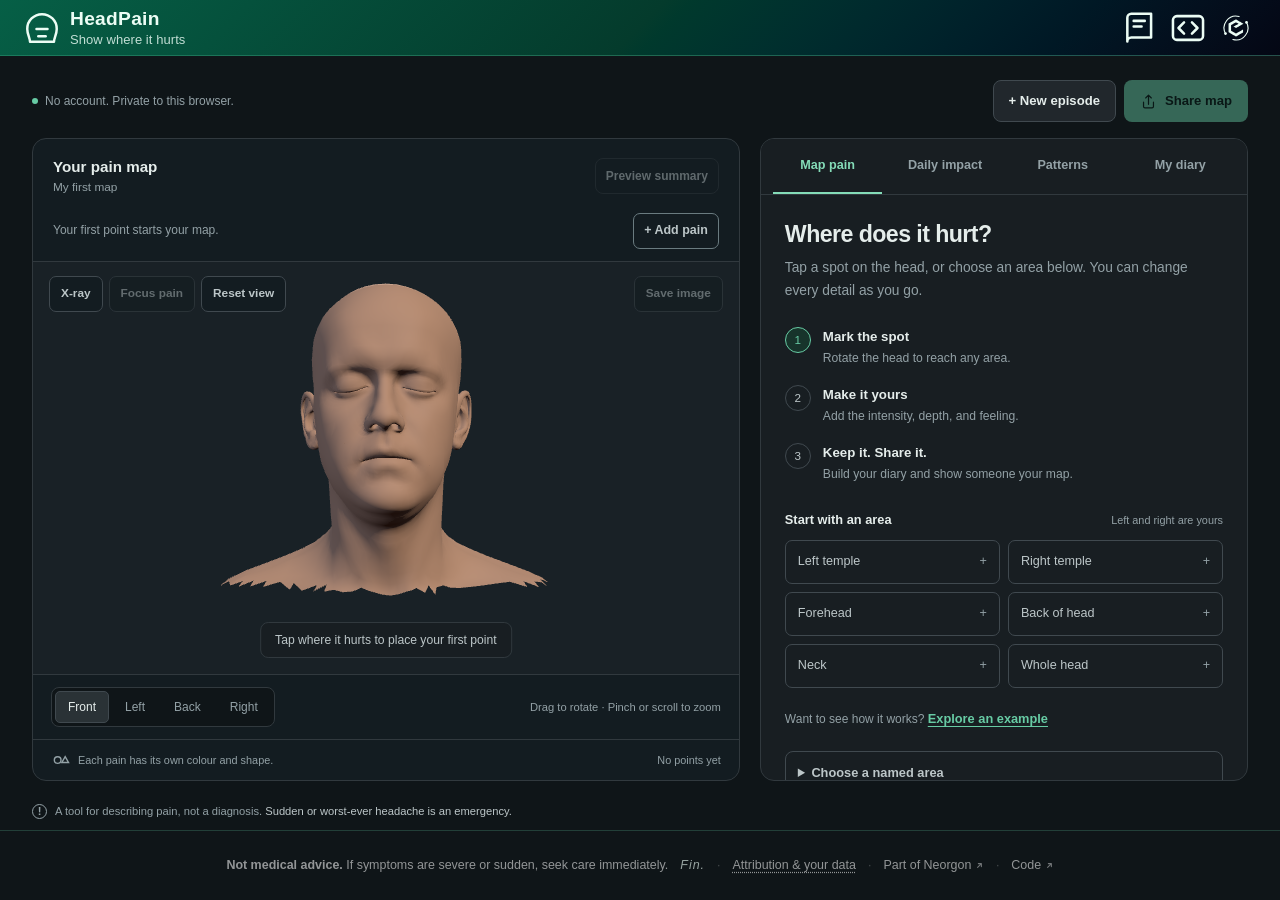
==== commit fabf65c4: "fix(headpain): Open on the episode actions and the map The eyebrow, the slogan headline and the thre" ====
--- a/index.html
+++ b/index.html
@@ -73,7 +73,7 @@
         <img src="energon-classic-logo.png" class="header-logo-img" alt="">
         <div class="header-title-wrap">
         <h1>HeadPain</h1>
-        <div class="header-subtitle">Map head pain, locally and privately</div>
+        <div class="header-subtitle">Show where it hurts</div>
       
         </div>
       </a>
@@ -109,23 +109,16 @@
   </header>
 
   <main id="main" class="app-frame">
-    <section class="workspace-heading" aria-labelledby="workspace-title">
-      <div class="workspace-intro">
-        <p class="eyebrow">A clearer picture of your pain</p>
-        <h2 id="workspace-title">Show where it hurts.</h2>
-        <p>Map what you feel. Keep a diary. Help someone understand.</p>
+    <div class="workspace-heading">
+      <span class="storage-status" id="storage-status" role="status" aria-live="polite" aria-atomic="true"><span class="status-dot" aria-hidden="true"></span>No account. Private to this browser.</span>
+      <div class="workspace-buttons">
+        <button type="button" class="btn btn--secondary" id="btn-new-episode"><span aria-hidden="true">+</span> New episode</button>
+        <button type="button" class="btn btn--primary" id="btn-share" disabled>
+          <svg viewBox="0 0 24 24" fill="none" stroke="currentColor" stroke-width="1.7" stroke-linecap="round" stroke-linejoin="round" aria-hidden="true"><path d="M12 16V3m-4 4 4-4 4 4M5 13v6a2 2 0 0 0 2 2h10a2 2 0 0 0 2-2v-6"/></svg>
+          Share map
+        </button>
       </div>
-      <div class="workspace-actions">
-        <span class="storage-status" id="storage-status" role="status" aria-live="polite" aria-atomic="true"><span class="status-dot" aria-hidden="true"></span>No account. Private to this browser.</span>
-        <div class="workspace-buttons">
-          <button type="button" class="btn btn--secondary" id="btn-new-episode"><span aria-hidden="true">+</span> New episode</button>
-          <button type="button" class="btn btn--primary" id="btn-share" disabled>
-            <svg viewBox="0 0 24 24" fill="none" stroke="currentColor" stroke-width="1.7" stroke-linecap="round" stroke-linejoin="round" aria-hidden="true"><path d="M12 16V3m-4 4 4-4 4 4M5 13v6a2 2 0 0 0 2 2h10a2 2 0 0 0 2-2v-6"/></svg>
-            Share map
-          </button>
-        </div>
-      </div>
-    </section>
+    </div>
 
     <section id="share-panel" class="share-panel" aria-labelledby="share-title" hidden>
       <div><h2 id="share-title">Help someone understand.</h2><p>Share a readable map with a doctor or someone you trust. Anyone with the link can read the details you include.</p></div>
--- a/css/neorgon-header.css
+++ b/css/neorgon-header.css
@@ -108,6 +108,22 @@
       sites. Do not raise the specificity here without raising it
       there too, or skinned sites will silently sit out the season.
 
+   3. The Footer Kit's pieces (.neo-footer, and .neo-top and .neo-modal,
+      which it appends to <body>) and the Beacon link sit outside
+      .header-bar, so a skin declared only on the bar never reaches
+      their focus rings and borders (queue #156). Every skin rule
+      therefore names them too, behind `:has()` on <html>. That item is
+      wrapped in `:is()` because :is() forgives a selector it cannot
+      parse: a browser without :has() drops that one item, not the
+      whole rule and with it the header's own skin. `:where()` inside
+      :has() keeps it at (0,2,1), under an armed season's (0,3,2)
+      pieces rule in season.css. The footer and beacon resolve the
+      tokens on those pieces; see "Header-derived tokens" in footer.css.
+
+   Each skin also sets --header-focus, a near-white in its own hue, so
+   the header's focus rings and the Beacon's stop being the default's
+   pink on a skinned site.
+
    Each skin re-tunes the edge ramp and control border for its own
    surface — those defaults are calibrated to the magenta gradient
    and are wrong on a black bar.
@@ -115,7 +131,9 @@
 
 /* ink — near-black neutral. The default choice for a site whose
    palette the magenta gradient fights. */
-html:not([data-theme]) .header-bar[data-header-skin="ink"] {
+html:not([data-theme]) .header-bar[data-header-skin="ink"],
+:is(html:not([data-theme]):has(:where(.header-bar[data-header-skin="ink"])) :is(.neo-footer, .neo-top, .neo-modal, .neo-beacon-link)) {
+  --header-focus: oklch(0.97 0.01 255);
   --header-bg-start: #14161c;
   --header-bg-mid: #0b0d12;
   --header-bg-end: #050609;
@@ -137,7 +155,9 @@
 
 /* carbon — flat true black, no gradient. The most restrained option;
    the hairline does all the separating. */
-html:not([data-theme]) .header-bar[data-header-skin="carbon"] {
+html:not([data-theme]) .header-bar[data-header-skin="carbon"],
+:is(html:not([data-theme]):has(:where(.header-bar[data-header-skin="carbon"])) :is(.neo-footer, .neo-top, .neo-modal, .neo-beacon-link)) {
+  --header-focus: oklch(0.97 0 0);
   --header-bg-start: #08080a;
   --header-bg-mid: #08080a;
   --header-bg-end: #08080a;
@@ -157,7 +177,9 @@
 
 /* brass — warm dark, tuned to incident-runbook's #b8935f / #d8b280
    accents and its #040714 page background. */
-html:not([data-theme]) .header-bar[data-header-skin="brass"] {
+html:not([data-theme]) .header-bar[data-header-skin="brass"],
+:is(html:not([data-theme]):has(:where(.header-bar[data-header-skin="brass"])) :is(.neo-footer, .neo-top, .neo-modal, .neo-beacon-link)) {
+  --header-focus: oklch(0.97 0.02 75);
   --header-bg-start: #2a2114;
   --header-bg-mid: #16120c;
   --header-bg-end: #040714;
@@ -176,7 +198,9 @@
 }
 
 /* slate — cool blue-grey. Neutral without going fully black. */
-html:not([data-theme]) .header-bar[data-header-skin="slate"] {
+html:not([data-theme]) .header-bar[data-header-skin="slate"],
+:is(html:not([data-theme]):has(:where(.header-bar[data-header-skin="slate"])) :is(.neo-footer, .neo-top, .neo-modal, .neo-beacon-link)) {
+  --header-focus: oklch(0.97 0.02 230);
   --header-bg-start: #33415a;
   --header-bg-mid: #1e293b;
   --header-bg-end: #0b1120;
@@ -195,7 +219,9 @@
 }
 
 /* aurora — deep teal into cyan. For data/monitoring surfaces. */
-html:not([data-theme]) .header-bar[data-header-skin="aurora"] {
+html:not([data-theme]) .header-bar[data-header-skin="aurora"],
+:is(html:not([data-theme]):has(:where(.header-bar[data-header-skin="aurora"])) :is(.neo-footer, .neo-top, .neo-modal, .neo-beacon-link)) {
+  --header-focus: oklch(0.97 0.02 205);
   --header-bg-start: #0e7490;
   --header-bg-mid: #0a3d4d;
   --header-bg-end: #040714;
@@ -215,7 +241,9 @@
 
 /* ember — warm amber into rust. For alert/ops surfaces that want
    warmth without reading as the danger theme. */
-html:not([data-theme]) .header-bar[data-header-skin="ember"] {
+html:not([data-theme]) .header-bar[data-header-skin="ember"],
+:is(html:not([data-theme]):has(:where(.header-bar[data-header-skin="ember"])) :is(.neo-footer, .neo-top, .neo-modal, .neo-beacon-link)) {
+  --header-focus: oklch(0.97 0.02 85);
   --header-bg-start: #9a3412;
   --header-bg-mid: #4a1608;
   --header-bg-end: #040714;
@@ -236,7 +264,9 @@
 /* jade — clinical emerald. Tuned to headpain-site's #059669 / #10b981
    accents on its #040714 page. For calm medical/health surfaces where
    both the magenta default and ember's warning-warmth read wrong. */
-html:not([data-theme]) .header-bar[data-header-skin="jade"] {
+html:not([data-theme]) .header-bar[data-header-skin="jade"],
+:is(html:not([data-theme]):has(:where(.header-bar[data-header-skin="jade"])) :is(.neo-footer, .neo-top, .neo-modal, .neo-beacon-link)) {
+  --header-focus: oklch(0.97 0.02 165);
   --header-bg-start: #065f46;
   --header-bg-mid: #043b2c;
   --header-bg-end: #040714;
@@ -264,7 +294,9 @@
    In the site's own css/style.css, copy this selector EXACTLY — the
    scoping and the specificity are the whole contract:
 
-     html:not([data-theme]) .header-bar[data-header-skin="custom"] {
+     html:not([data-theme]) .header-bar[data-header-skin="custom"],
+     html:not([data-theme]) :is(.neo-footer, .neo-top, .neo-modal, .neo-beacon-link) {
+       --header-focus: …;
        --header-bg-start: …;  --header-bg-mid: …;  --header-bg-end: …;
        --header-accent: …;    --header-text: …;    --header-text-dim: …;
        --header-icon-color: …; --header-border: …; --header-border-strong: …;
@@ -279,6 +311,12 @@
        kit default, below an armed season's (0,4,2) skin variant. A
        bare `.header-bar { --header-bg-start: … }` is only (0,1,0)
        and the kit's own defaults would beat it.
+     · The second line hands the same tokens to the Footer Kit's
+       pieces and the Beacon link, which sit outside the bar. Without
+       it the footer's focus rings stay the kit's magenta (queue #156).
+       It is (0,2,1), below an armed season's (0,3,2) pieces rule, so
+       a season still re-skins the footer. A site that only skins a
+       page with no footer can leave it out.
    Set only the three gradient stops if that is all that clashes; the
    bar re-composes --header-bg from them (see .header-bar below).
    Only the three stops + accent are usually enough — but re-tune the
--- a/css/neorgon-themes.css
+++ b/css/neorgon-themes.css
@@ -56,6 +56,7 @@
   --header-bg-end: #052e16;
   --header-glass: rgba(5, 46, 22, .45);
   --header-accent: #fbbf24;
+  --header-focus: oklch(0.97 0.02 85);  /* near-white in the theme's hue: header and Beacon focus rings */
   --header-border: rgba(251, 191, 36, .25);
   --header-border-strong: rgba(251, 191, 36, .45);
   --header-text: #fefce8;
@@ -91,6 +92,7 @@
   --header-bg-end: #020617;
   --header-glass: rgba(30, 27, 75, .45);
   --header-accent: #fcd34d;
+  --header-focus: oklch(0.97 0.02 90);
   --header-border: rgba(252, 211, 77, .24);
   --header-border-strong: rgba(252, 211, 77, .45);
   --header-text: #f5f3ff;
@@ -130,6 +132,7 @@
   --header-bg-end: #0c0a09;
   --header-glass: rgba(28, 25, 23, .5);
   --header-accent: #f97316;
+  --header-focus: oklch(0.97 0.02 55);
   --header-border: rgba(249, 115, 22, .22);
   --header-border-strong: rgba(249, 115, 22, .45);
   --header-text: #fff7ed;
@@ -165,6 +168,7 @@
   --header-bg-end: #000000;
   --header-glass: rgba(0, 12, 0, .45);
   --header-accent: #00ff41;
+  --header-focus: oklch(0.97 0.02 145);
   --header-border: rgba(0, 255, 65, .18);
   --header-border-strong: rgba(0, 255, 65, .4);
   --header-text: #ccffcc;
@@ -206,6 +210,7 @@
   --header-bg-end: #070c14;
   --header-glass: rgba(12, 20, 32, .5);
   --header-accent: #7dd3fc;
+  --header-focus: oklch(0.97 0.02 230);
   --header-border: rgba(125, 211, 252, .2);
   --header-border-strong: rgba(125, 211, 252, .38);
   --header-text: #f0f9ff;
@@ -241,6 +246,7 @@
   --header-bg-end: #140a14;
   --header-glass: rgba(40, 20, 36, .45);
   --header-accent: #fbcfe8;
+  --header-focus: oklch(0.97 0.02 350);
   --header-border: rgba(251, 207, 232, .22);
   --header-border-strong: rgba(251, 207, 232, .4);
   --header-text: #fff1f6;
@@ -271,6 +277,7 @@
   --header-bg-end: #0c0a0a;
   --header-glass: rgba(69, 10, 10, .45);
   --header-accent: #f59e0b;
+  --header-focus: oklch(0.97 0.02 75);
   --header-border: rgba(245, 158, 11, .25);
   --header-border-strong: rgba(245, 158, 11, .45);
   --header-text: #fef2f2;
--- a/css/neorgon-footer.css
+++ b/css/neorgon-footer.css
@@ -21,19 +21,48 @@
   --footer-line: 1.7;
   --footer-target: 24px;
 
-  /* Palette — inherits the header theme tokens so ?theme=matrix and the
-     fleet-wide season.css re-skin the footer too. Fallbacks keep the kit
-     usable on a page that never loads the header kit. */
+  /* Palette. --footer-bg, --footer-text, --footer-text-strong and
+     --footer-surface are plain defaults. The four that follow the header
+     (--footer-accent, --footer-border, --footer-border-strong,
+     --footer-hover) are deliberately NOT declared here: see "Header-derived
+     tokens" just below. A site still sets any of them, anywhere, to win. */
   --footer-bg: transparent;
-  --footer-border: var(--header-border, rgba(255, 255, 255, .07));
-  --footer-border-strong: var(--header-border-strong, rgba(255, 255, 255, .22));
   --footer-text: var(--text-muted, rgba(255, 255, 255, .55));
   --footer-text-strong: var(--text-secondary, #cacaca);
-  --footer-accent: var(--header-accent, #e879f9);
   --footer-surface: var(--surface-1, rgba(255, 255, 255, .03));
-  --footer-hover: var(--header-menu-hover, rgba(255, 255, 255, .08));
 
   --footer-z-top: 150; /* back-to-top: above content, below header (200) and modals (400) */
+
+  /* Back-to-top geometry. Phones get 14px and 38px. The gap is what the
+     button keeps above the footer once the footer scrolls into view (see
+     "Riding above the footer" at .neo-top). */
+  --footer-top-size: 40px;
+  --footer-top-inset: 20px;
+  --footer-top-gap: 8px;
+}
+
+/* ── Header-derived tokens ────────────────────────────────────
+   The accent, borders and hover follow the header: ?theme=, a named
+   header skin (data-header-skin) and an armed CDN season. Themes declare
+   on <html>, but skins and seasons declare on .header-bar, which the
+   footer does not sit inside, so the header kit (header.css) and
+   season.css hand the same --header-* tokens to these pieces as well:
+   .neo-footer, .neo-top, .neo-modal (the last two are appended to <body>).
+
+   That only helps if the tokens are resolved HERE, on the pieces. A
+   custom property's var() is resolved where it is declared, so the old
+   `:root { --footer-accent: var(--header-accent) }` baked in the root's
+   magenta and every footer focus ring on a slate or jade site stayed
+   magenta (queue #156). The --_footer-* names are private: read them,
+   never set them. A site's own --footer-accent, on :root, body or the
+   footer itself, still comes first. */
+.neo-footer,
+.neo-top,
+.neo-modal {
+  --_footer-accent: var(--footer-accent, var(--header-accent, #e879f9));
+  --_footer-border: var(--footer-border, var(--header-border, rgba(255, 255, 255, .07)));
+  --_footer-border-strong: var(--footer-border-strong, var(--header-border-strong, rgba(255, 255, 255, .22)));
+  --_footer-hover: var(--footer-hover, var(--header-menu-hover, rgba(255, 255, 255, .08)));
 }
 
 /* ── Always-at-the-bottom ─────────────────────────────────────
@@ -86,9 +115,12 @@
   padding: var(--footer-pad-block) var(--space-6, 24px);
   padding-bottom: calc(var(--footer-pad-block) + env(safe-area-inset-bottom, 0px));
   background: var(--footer-bg);
-  border-top: 1px solid var(--footer-border);
+  border-top: 1px solid var(--_footer-border);
   color: var(--footer-text);
-  font-size: .78rem;
+  /* Every size in this file is floored at 12px: reading text under it failed
+     the fleet's type floor (queue #154). max() keeps the rem scaling for a
+     site whose root runs larger, and only lifts one whose root runs small. */
+  font-size: max(12px, .78rem);
   line-height: var(--footer-line);
   text-align: center;
 }
@@ -112,7 +144,7 @@
 }
 .neo-footer a:hover,
 .neo-footer a:focus-visible { color: var(--footer-text-strong); text-decoration: underline; }
-.neo-footer a:focus-visible { outline: 2px solid var(--footer-accent); outline-offset: 3px; }
+.neo-footer a:focus-visible { outline: 2px solid var(--_footer-accent); outline-offset: 3px; }
 
 /* ── Meta bar (built by footer.js) ────────────────────────────── */
 .neo-footer-bar {
@@ -173,7 +205,7 @@
 .neo-footer-stamp {
   font-family: ui-monospace, SFMono-Regular, "SF Mono", Menlo, monospace;
   font-variant-numeric: tabular-nums;
-  font-size: .95em;
+  font-size: max(12px, .95em);
   opacity: .8;
 }
 
@@ -202,7 +234,7 @@
 .neo-footer[data-footer-mode="app"] {
   padding-top: var(--footer-pad-block-app);
   padding-bottom: calc(var(--footer-pad-block-app) + env(safe-area-inset-bottom, 0px));
-  font-size: .72rem;
+  font-size: max(12px, .75rem);
   background: var(--footer-surface);
 }
 .neo-footer[data-footer-mode="app"] .neo-footer-inner,
@@ -253,7 +285,7 @@
 .neo-footer-col h2,
 .neo-footer-col h3 {
   margin: 0 0 2px;
-  font-size: .72rem;
+  font-size: max(12px, .75rem);
   font-weight: 600;
   letter-spacing: .08em;
   text-transform: uppercase;
@@ -265,7 +297,7 @@
   justify-content: space-between;
   margin-top: 28px;
   padding-top: 18px;
-  border-top: 1px solid var(--footer-border);
+  border-top: 1px solid var(--_footer-border);
 }
 
 /* ── Theme switcher (opt-in: <meta name="neo-theme-switcher" content="footer">) */
@@ -276,7 +308,7 @@
   gap: 6px;
   height: var(--footer-control-h);
   padding: 0 10px;
-  border: 1px solid var(--footer-border);
+  border: 1px solid var(--_footer-border);
   border-radius: 999px;
   background: transparent;
   color: var(--footer-text);
@@ -287,8 +319,8 @@
 .neo-footer-theme-toggle:hover,
 .neo-footer-theme-toggle[aria-expanded="true"] {
   color: var(--footer-text-strong);
-  border-color: var(--footer-border-strong);
-  background: var(--footer-hover);
+  border-color: var(--_footer-border-strong);
+  background: var(--_footer-hover);
 }
 .neo-footer-theme-toggle svg { width: 15px; height: 15px; display: block; }
 
@@ -301,7 +333,7 @@
   padding: 6px;
   list-style: none;
   background: var(--header-menu-bg, #10142a);
-  border: 1px solid var(--footer-border-strong);
+  border: 1px solid var(--_footer-border-strong);
   border-radius: 10px;
   box-shadow: 0 -10px 30px rgba(0, 0, 0, .5);
   display: none;
@@ -325,7 +357,7 @@
   cursor: pointer;
 }
 .neo-footer-menu button:hover,
-.neo-footer-menu button:focus-visible { background: var(--footer-hover); outline: none; }
+.neo-footer-menu button:focus-visible { background: var(--_footer-hover); outline: none; }
 .neo-footer-menu .theme-swatch {
   width: 12px;
   height: 12px;
@@ -336,22 +368,33 @@
 .neo-footer-menu [aria-checked="true"]::after {
   content: "✓";
   margin-left: auto;
-  color: var(--footer-accent);
-}
-
-/* ── Back to top (built by footer.js; data-footer-top="off" disables) ── */
+  color: var(--_footer-accent);
+}
+
+/* ── Back to top (built by footer.js; data-footer-top="off" disables) ──
+   Riding above the footer. The button is fixed in the bottom-right corner,
+   and at the foot of the page that corner is the footer's: it sat on
+   floorplan's v1.0.0 stamp at 390px, and on the right end of the bar or the
+   note in every mode somewhere between 390 and 1440px (84 of 283 fleet views,
+   2026-11-12). Over a bar link it then stepped aside, so it vanished exactly
+   where a reader wants it. footer.js writes how much of the footer is on
+   screen into --_footer-top-lift, and the button rests that far up plus
+   --footer-top-gap, never lower than its corner. The footer keeps its layout
+   and its height budget; reserving room inside the bar instead cost 13 fleet
+   views a line, minimal one-row footers among them. */
 .neo-top {
   position: fixed;
-  right: 20px;
-  bottom: calc(20px + env(safe-area-inset-bottom, 0px));
+  right: var(--footer-top-inset);
+  bottom: max(calc(var(--footer-top-inset) + env(safe-area-inset-bottom, 0px)),
+              calc(var(--_footer-top-lift, 0px) + var(--footer-top-gap)));
   z-index: var(--footer-z-top);
   display: inline-flex;
   align-items: center;
   justify-content: center;
-  width: 40px;
-  height: 40px;
+  width: var(--footer-top-size);
+  height: var(--footer-top-size);
   padding: 0;
-  border: 1px solid var(--footer-border-strong);
+  border: 1px solid var(--_footer-border-strong);
   border-radius: 50%;
   background: var(--header-menu-bg, #10142a);
   color: var(--footer-text-strong);
@@ -359,15 +402,21 @@
   opacity: 0;
   visibility: hidden;
   transform: translateY(8px);
+  /* visibility waits out the fade before it flips, so for 200ms a leaving
+     button would still take the tap it is leaving to avoid. pointer-events
+     flips at once. footer.js also hides it (.is-yielding) while it sits over
+     a control; see "Yielding" there. */
+  pointer-events: none;
   transition: opacity var(--dur, 200ms) ease, transform var(--dur, 200ms) ease, visibility var(--dur, 200ms);
 }
-.neo-top.is-visible { opacity: .9; visibility: visible; transform: none; }
-.neo-top:hover { opacity: 1; background: var(--footer-hover); color: var(--header-text, #f9f9f9); }
-.neo-top:focus-visible { outline: 2px solid var(--footer-accent); outline-offset: 3px; opacity: 1; visibility: visible; transform: none; }
+.neo-top.is-visible { opacity: .9; visibility: visible; transform: none; pointer-events: auto; }
+.neo-top:hover { opacity: 1; background: var(--_footer-hover); color: var(--header-text, #f9f9f9); }
+.neo-top:focus-visible { outline: 2px solid var(--_footer-accent); outline-offset: 3px; opacity: 1; visibility: visible; transform: none; pointer-events: auto; }
 .neo-top svg { width: 18px; height: 18px; display: block; }
 
 /* ── Mobile ───────────────────────────────────────────────────── */
 @media (max-width: 700px) {
+  :root { --footer-top-size: 38px; --footer-top-inset: 14px; }
   .neo-footer { padding-left: var(--space-4, 16px); padding-right: var(--space-4, 16px); }
   .neo-footer[data-footer-mode="content"] {
     text-align: center;
@@ -379,7 +428,6 @@
   .neo-footer-tagline { max-width: none; }
   .neo-footer-col { align-items: center; }
   .neo-footer[data-footer-mode="content"] .neo-footer-bar { justify-content: center; }
-  .neo-top { right: 14px; bottom: calc(14px + env(safe-area-inset-bottom, 0px)); width: 38px; height: 38px; }
 }
 
 /* ── Reduced motion ───────────────────────────────────────────── */
@@ -412,7 +460,7 @@
   color: var(--footer-text-strong);
   text-decoration-style: solid;
 }
-.neo-footer-disclaimer:focus-visible { outline: 2px solid var(--footer-accent); outline-offset: 3px; }
+.neo-footer-disclaimer:focus-visible { outline: 2px solid var(--_footer-accent); outline-offset: 3px; }
 
 .neo-modal {
   width: min(640px, calc(100vw - 32px));
@@ -423,7 +471,7 @@
      did exactly that. Too site-dependent to leave implicit. */
   margin: auto;
   padding: 0;
-  border: 1px solid var(--footer-border-strong);
+  border: 1px solid var(--_footer-border-strong);
   border-radius: 12px;
   background: var(--header-bg-end, #0d0d12);
   color: var(--footer-text-strong);
@@ -440,7 +488,7 @@
   align-items: center;
   gap: 12px;
   padding: 16px 18px;
-  border-bottom: 1px solid var(--footer-border);
+  border-bottom: 1px solid var(--_footer-border);
 }
 .neo-modal-title {
   margin: 0;
@@ -458,15 +506,15 @@
   width: var(--footer-control-h);
   height: var(--footer-control-h);
   padding: 0;
-  border: 1px solid var(--footer-border-strong);
+  border: 1px solid var(--_footer-border-strong);
   border-radius: 8px;
   background: transparent;
   color: var(--footer-text);
   cursor: pointer;
   transition: color var(--dur, 200ms) ease, background var(--dur, 200ms) ease;
 }
-.neo-modal-close:hover { color: var(--footer-text-strong); background: var(--footer-hover); }
-.neo-modal-close:focus-visible { outline: 2px solid var(--footer-accent); outline-offset: 2px; }
+.neo-modal-close:hover { color: var(--footer-text-strong); background: var(--_footer-hover); }
+.neo-modal-close:focus-visible { outline: 2px solid var(--_footer-accent); outline-offset: 2px; }
 .neo-modal-close svg { width: 18px; height: 18px; display: block; }
 
 .neo-modal-body {
@@ -480,7 +528,7 @@
 .neo-modal-body > :last-child { margin-bottom: 0; }
 .neo-modal-body p { margin: 0 0 .9em; }
 .neo-modal-body strong { color: var(--footer-text-strong); font-weight: 620; }
-.neo-modal-body a { color: var(--footer-accent); text-decoration: underline; }
+.neo-modal-body a { color: var(--_footer-accent); text-decoration: underline; }
 
 @media (max-width: 700px) {
   .neo-modal { width: calc(100vw - 20px); max-height: 84dvh; }
--- a/css/workspace.css
+++ b/css/workspace.css
@@ -28,11 +28,7 @@
 .headpain-app button:disabled { cursor: not-allowed; opacity: 0.45; }
 .headpain-app .skip-link { z-index: 300; color: var(--bg); }
 .headpain-app .app-frame { width: 100%; max-width: 1660px; margin: 0 auto; padding: 24px 32px 0; }
-.workspace-heading { display: flex; justify-content: space-between; align-items: center; gap: 24px; flex-shrink: 0; margin-bottom: 24px; }
-.workspace-intro .eyebrow { margin: 0 0 4px; font-size: 0.72rem; font-weight: 600; letter-spacing: 0.09em; text-transform: uppercase; color: var(--accent); }
-.workspace-intro h2 { margin: 0; font-size: 2rem; line-height: 1.25; font-weight: 600; letter-spacing: -0.04em; }
-.workspace-intro > p:last-child { margin: 8px 0 0; font-size: 0.9rem; color: var(--text-muted); }
-.workspace-actions { display: grid; justify-items: end; gap: 12px; }
+.workspace-heading { display: flex; justify-content: space-between; align-items: center; flex-wrap: wrap; gap: 12px 24px; flex-shrink: 0; margin-bottom: 16px; }
 .workspace-buttons { display: flex; gap: 8px; }
 .storage-status { display: flex; align-items: center; gap: 7px; font-size: 0.75rem; color: var(--text-muted); }
 .status-dot { width: 6px; height: 6px; background: var(--accent); border-radius: 50%; flex-shrink: 0; }
@@ -189,7 +185,6 @@
 .headpain-app .disclaimer-strip strong { font-weight: 500; color: var(--text-secondary); }
 .headpain-app .disclaimer-icon { background: none; border: 1px solid var(--text-muted); color: var(--text-muted); width: 15px; height: 15px; }
 .headpain-app .toast { max-width: min(560px, calc(100% - 32px)); width: max-content; border-radius: 10px; background: var(--surface-2); border-color: var(--border-strong); color: var(--text-primary); font-weight: 400; padding: 13px 18px; }
-.headpain-app.explain-mode .workspace-intro .eyebrow { color: var(--text-muted); }
 
 @media (min-width: 981px) and (max-height: 850px) {
   .headpain-app { height: auto; min-height: 100dvh; overflow: auto; }
@@ -204,8 +199,6 @@
 @media (max-width: 980px) {
   .headpain-app { height: auto; min-height: 100dvh; overflow: auto; }
   .headpain-app .app-frame { padding: 24px 20px 0; }
-  .workspace-heading { align-items: flex-start; }
-  .workspace-intro h2 { font-size: 1.7rem; }
   .headpain-app .app-layout { display: flex; flex-direction: column; gap: 20px; }
   .map-workspace { --mobile-map-height: 480px; height: var(--mobile-map-height); flex-shrink: 0; position: sticky; top: calc(var(--header-h-app, 56px) - 126px); z-index: 10; }
   .headpain-app .stage { height: auto; position: relative; top: auto; z-index: auto; border-bottom: 0; }
@@ -220,11 +213,8 @@
 }
 @media (max-width: 600px) {
   .headpain-app .app-frame { padding: 22px 12px 0; }
-  .workspace-heading { flex-direction: column; gap: 18px; margin-bottom: 18px; padding-inline: 4px; }
-  .workspace-intro h2 { font-size: 1.75rem; }
-  .workspace-intro > p:last-child { font-size: 0.79rem; margin-top: 6px; }
-  .workspace-actions { width: 100%; justify-items: stretch; gap: 9px; }
-  .storage-status { font-size: 0.7rem; }
+  .workspace-heading { flex-direction: column; align-items: stretch; gap: 9px; margin-bottom: 14px; padding-inline: 4px; }
+  .storage-status { font-size: 0.75rem; }
   .workspace-buttons .btn { flex: 1; min-height: 44px; }
   .map-workspace { --mobile-map-height: 460px; border-radius: 12px; }
   .headpain-app .tabs { top: calc(var(--header-h-app, 56px) + 334px); }
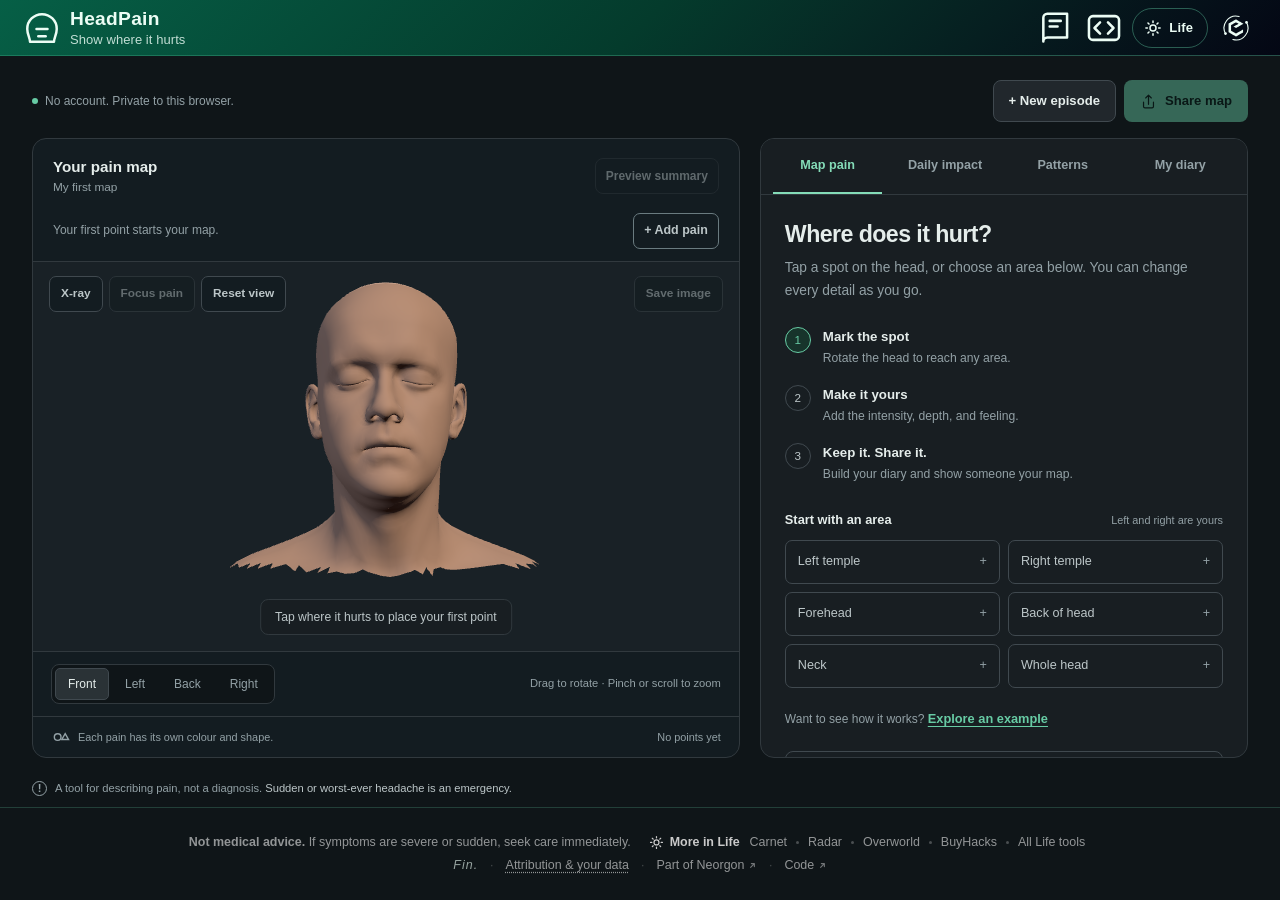
==== commit a3245503: "chore(kits): sync header and footer kits and stamp the category row Header Kit: a category chip from" ====
--- a/index.html
+++ b/index.html
@@ -38,6 +38,7 @@
   <link rel="stylesheet" href="https://cdn.neorgon.org/v1.0.0/header/season.css">
   <script defer src="js/neorgon-header.js"></script>
   <meta name="neo-repo" content="energon-a-secas/headpain-site">
+  <meta name="neo-category" content="life">
   <link rel="stylesheet" href="css/neorgon-footer.css">
   <link rel="stylesheet" href="css/workspace.css">
   <script defer src="js/neorgon-footer.js"></script>
@@ -241,6 +242,18 @@
       <p>Head model based on the Lee Perry-Smith / Infinite 3D Head Scan, used under CC-BY 3.0.</p>
       <p>Your data stays in this browser (localStorage) and is never uploaded. Export JSON to back it up or to move it to another device.</p>
     </template>
+    <!-- neo-fleet:more -->
+    <nav class="neo-more" aria-label="More in Life" data-category="life" data-label-en="Life" data-label-es="Día a día">
+      <span class="neo-more__label" aria-hidden="true"><svg class="neo-more__icon" viewBox="0 0 24 24" width="16" height="16" fill="none" stroke="currentColor" stroke-width="2" stroke-linecap="round" stroke-linejoin="round" aria-hidden="true" focusable="false"><circle cx="12" cy="12" r="4"/><path d="M12 2.5v2M12 19.5v2M2.5 12h2M19.5 12h2M5.3 5.3l1.4 1.4M17.3 17.3l1.4 1.4M5.3 18.7l1.4-1.4M17.3 6.7l1.4-1.4"/></svg><span class="neo-more__title">More in Life</span></span>
+      <ul class="neo-more__list">
+        <li><a href="https://carnet.neorgon.com/">Carnet</a></li>
+        <li><a href="https://radar.neorgon.com/">Radar</a></li>
+        <li><a href="https://overworld.neorgon.com/">Overworld</a></li>
+        <li><a href="https://buyhacks.neorgon.com/">BuyHacks</a></li>
+        <li><a class="neo-more__all" href="https://neorgon.com/life/">All Life tools</a></li>
+      </ul>
+    </nav>
+    <!-- /neo-fleet:more -->
   </footer>
 
   <script type="module" src="js/app.js"></script>
--- a/css/neorgon-header.css
+++ b/css/neorgon-header.css
@@ -1,7 +1,7 @@
 /* ══════════════════════════════════════════════════════════════
-   Neorgon Header Kit — header.css
+   Neorgon Header Kit: header.css
    Canonical source: packages/neorgon-ui/header/
-   Vendored per site as css/neorgon-header.css — do not edit copies.
+   Vendored per site as css/neorgon-header.css; do not edit copies.
    Live CDN: https://cdn.neorgon.org/v1.0.0/header/header.css
    ══════════════════════════════════════════════════════════════ */
 
@@ -18,12 +18,12 @@
   --header-logo-h: 36px;
   --header-logo-h-mobile: 28px;
 
-  /* Palette — themes override these (see themes.css) */
+  /* Palette: themes override these (see themes.css) */
   --header-bg-start: #B015B0;
   --header-bg-mid: #3D0080;
   --header-bg-end: #040714;
   /* Kept here for anything that references the composed gradient, but the
-     authoritative copy is re-declared on .header-bar below — see the note
+     authoritative copy is re-declared on .header-bar below; see the note
      there before changing either. */
   --header-bg: linear-gradient(in oklch 135deg, var(--header-bg-start) 0%, var(--header-bg-mid) 50%, var(--header-bg-end) 100%);
   --header-glass: rgba(0, 9, 18, .35);
@@ -35,7 +35,7 @@
   --header-menu-bg: #10142a;
   --header-menu-hover: rgba(255, 255, 255, .08);
 
-  /* Focus ring — near-white with a whisper of the brand hue so it never
+  /* Focus ring: near-white with a whisper of the brand hue so it never
      reads as a stray browser default. 5.77:1 (bright end) to 17.98:1
      (dark end) against the bar, 16.54:1 on the menu. Themes may override. */
   --header-focus: oklch(0.97 0.02 320);
@@ -54,7 +54,7 @@
 
 /* Colour judgements about the DEFAULT gradient specifically. Scoped to
    html:not([data-theme]) because themes.css sets these per theme at the
-   same specificity as :root — a :root override here would silently
+   same specificity as :root, so a :root override here would silently
    overwrite all five palettes. Every consumer below pairs them with a
    var() fallback to the theme's own token. */
 html:not([data-theme]) {
@@ -68,14 +68,31 @@
   --header-edge-from: rgba(255, 255, 255, .10);
   --header-edge-to: rgba(255, 255, 255, .34);
 
-  /* .72 measures 4.14:1 at the start of the subtitle span — below AA.
+  /* .72 measures 4.14:1 at the start of the subtitle span, below AA.
      Split from the icon colour, which only needs 3:1 as non-text. */
   --header-text-dim: rgba(255, 255, 255, .82);
   --header-icon-color: rgba(255, 255, 255, .78);
 }
 
+/* ── The sticky offset ───────────────────────────────────────────
+   --neo-sticky-top is how much of the viewport's top the header covers
+   right now. header.js keeps it exact (it measures the bar, and drops to 0
+   while auto-hide or the Keys Kit's H toggle has the bar away); these rules
+   are the value before it runs, and with JS off. Rails, scope strips and
+   scroll-margin-top read it instead of hardcoding 56px or 68px:
+
+     .rail { position: sticky; top: var(--neo-sticky-top, 0px); }
+     h2[id] { scroll-margin-top: calc(var(--neo-sticky-top, 0px) + 12px); }
+
+   The kit sets no scroll-padding of its own: many sites already offset
+   their anchors with scroll-margin-top, and the two add up. */
+:root { --neo-sticky-top: 0px; }
+:root:has(.header-bar) { --neo-sticky-top: var(--header-h); }
+:root:has(.header-bar[data-header-mode="app"]) { --neo-sticky-top: var(--header-h-app); }
+:root[data-chrome="off"]:has(.header-bar) { --neo-sticky-top: 0px; }
+
 /* ══════════════════════════════════════════════════════════════
-   SKINS — site-level identity, opt-in per site
+   SKINS: site-level identity, opt-in per site
    ────────────────────────────────────────────────────────────
    A skin replaces the default magenta gradient for ONE site whose
    own palette clashes with it. Set it in the site's markup:
@@ -88,19 +105,19 @@
      visitor choice (?theme= / cookie)  >  season (CDN)  >  skin  >  kit default
 
    A site that should sit out every season keeps its skin with
-   `<html lang="en" data-season="off">` — see season.css. That declines
+   `<html lang="en" data-season="off">` (see season.css). That declines
    the fleet's decoration only; a visitor's ?theme= still wins.
 
    Named skins below are the reusable ones. For a one-off palette no
    other site would share, use `data-header-skin="custom"` and declare
-   the tokens in the site's own CSS — contract at the end of this block.
+   the tokens in the site's own CSS; contract at the end of this block.
 
    Two cascade facts make that ordering work, and both are easy to
    get wrong:
 
    1. A declaration ON .header-bar beats a value INHERITED from
       <html>, whatever the specificity. Visitor themes declare on
-      <html>, so every skin is scoped `html:not([data-theme])` —
+      <html>, so every skin is scoped `html:not([data-theme])`:
       the moment a visitor picks a theme, all skins stop matching.
    2. Season rules in season.css carry a matching
       `[data-header-skin]` selector one step more specific than the
@@ -125,11 +142,11 @@
    pink on a skinned site.
 
    Each skin re-tunes the edge ramp and control border for its own
-   surface — those defaults are calibrated to the magenta gradient
+   surface; those defaults are calibrated to the magenta gradient
    and are wrong on a black bar.
    ══════════════════════════════════════════════════════════════ */
 
-/* ink — near-black neutral. The default choice for a site whose
+/* ink: near-black neutral. The default choice for a site whose
    palette the magenta gradient fights. */
 html:not([data-theme]) .header-bar[data-header-skin="ink"],
 :is(html:not([data-theme]):has(:where(.header-bar[data-header-skin="ink"])) :is(.neo-footer, .neo-top, .neo-modal, .neo-beacon-link)) {
@@ -153,7 +170,7 @@
   --header-edge-to: rgba(255, 255, 255, .26);
 }
 
-/* carbon — flat true black, no gradient. The most restrained option;
+/* carbon: flat true black, no gradient. The most restrained option;
    the hairline does all the separating. */
 html:not([data-theme]) .header-bar[data-header-skin="carbon"],
 :is(html:not([data-theme]):has(:where(.header-bar[data-header-skin="carbon"])) :is(.neo-footer, .neo-top, .neo-modal, .neo-beacon-link)) {
@@ -175,7 +192,7 @@
   --header-edge-to: rgba(255, 255, 255, .3);
 }
 
-/* brass — warm dark, tuned to incident-runbook's #b8935f / #d8b280
+/* brass: warm dark, tuned to incident-runbook's #b8935f / #d8b280
    accents and its #040714 page background. */
 html:not([data-theme]) .header-bar[data-header-skin="brass"],
 :is(html:not([data-theme]):has(:where(.header-bar[data-header-skin="brass"])) :is(.neo-footer, .neo-top, .neo-modal, .neo-beacon-link)) {
@@ -197,7 +214,7 @@
   --header-edge-to: rgba(216, 178, 128, .34);
 }
 
-/* slate — cool blue-grey. Neutral without going fully black. */
+/* slate: cool blue-grey. Neutral without going fully black. */
 html:not([data-theme]) .header-bar[data-header-skin="slate"],
 :is(html:not([data-theme]):has(:where(.header-bar[data-header-skin="slate"])) :is(.neo-footer, .neo-top, .neo-modal, .neo-beacon-link)) {
   --header-focus: oklch(0.97 0.02 230);
@@ -218,7 +235,7 @@
   --header-edge-to: rgba(148, 163, 184, .34);
 }
 
-/* aurora — deep teal into cyan. For data/monitoring surfaces. */
+/* aurora: deep teal into cyan. For data/monitoring surfaces. */
 html:not([data-theme]) .header-bar[data-header-skin="aurora"],
 :is(html:not([data-theme]):has(:where(.header-bar[data-header-skin="aurora"])) :is(.neo-footer, .neo-top, .neo-modal, .neo-beacon-link)) {
   --header-focus: oklch(0.97 0.02 205);
@@ -239,7 +256,7 @@
   --header-edge-to: rgba(103, 232, 249, .32);
 }
 
-/* ember — warm amber into rust. For alert/ops surfaces that want
+/* ember: warm amber into rust. For alert/ops surfaces that want
    warmth without reading as the danger theme. */
 html:not([data-theme]) .header-bar[data-header-skin="ember"],
 :is(html:not([data-theme]):has(:where(.header-bar[data-header-skin="ember"])) :is(.neo-footer, .neo-top, .neo-modal, .neo-beacon-link)) {
@@ -261,7 +278,7 @@
   --header-edge-to: rgba(251, 191, 36, .32);
 }
 
-/* jade — clinical emerald. Tuned to headpain-site's #059669 / #10b981
+/* jade: clinical emerald. Tuned to headpain-site's #059669 / #10b981
    accents on its #040714 page. For calm medical/health surfaces where
    both the magenta default and ember's warning-warmth read wrong. */
 html:not([data-theme]) .header-bar[data-header-skin="jade"],
@@ -284,14 +301,36 @@
   --header-edge-to: rgba(110, 231, 183, .32);
 }
 
-/* ── custom — a site-authored skin ────────────────────────────────
+/* The named skins compose their gradient in oklab, not oklch.
+   oklch carries a hue, and a stop with almost no chroma has a hue that is
+   "powerless": the browser borrows the neighbouring stop's hue instead,
+   from each side. brass's near-neutral mid (#16120c) took the brown hue on
+   its left and the navy hue on its right, so the bar changed colour in one
+   step along the 50% line: the brown-to-navy diagonal near x=700 on
+   Releve's and apps-site's headers. Measured on a 1440px bar: the largest
+   one-step change in OKLab a/b was 24.4 (x1000) in oklch and 1.8 in oklab;
+   every other skin measures 0.7 to 3.2 either way, and oklab lowers it for
+   aurora, ember and jade too. These skins are dark, low-chroma ramps with
+   no hue sweep to keep. The default gradient and the visitor themes stay
+   in oklch, where the sweep is the design.
+   Scope: (0,3,1), the skins' own weight. An armed season's skinned rule
+   re-asserts its oklch gradient at (0,4,2), so seasons look the same on a
+   skinned site as anywhere else. `custom` is left alone: the site chose
+   those stops under oklch. */
+html:not([data-theme]) .header-bar:is([data-header-skin="ink"], [data-header-skin="carbon"],
+  [data-header-skin="brass"], [data-header-skin="slate"], [data-header-skin="aurora"],
+  [data-header-skin="ember"], [data-header-skin="jade"]) {
+  --header-bg: linear-gradient(in oklab 135deg, var(--header-bg-start) 0%, var(--header-bg-mid) 50%, var(--header-bg-end) 100%);
+}
+
+/* ── custom: a site-authored skin ────────────────────────────────
    For a one-off palette that no named skin fits and that no other
    site would reuse. The kit deliberately ships NO tokens for this
    value: the site supplies them, and the kit stays out of the way.
 
      <header class="header-bar" data-header-skin="custom">
 
-   In the site's own css/style.css, copy this selector EXACTLY — the
+   In the site's own css/style.css, copy this selector EXACTLY: the
    scoping and the specificity are the whole contract:
 
      html:not([data-theme]) .header-bar[data-header-skin="custom"],
@@ -307,7 +346,7 @@
    Why that exact selector, and nothing shorter:
      · `html:not([data-theme])` makes the skin collapse the instant a
        visitor picks a theme. Drop it and the site ignores ?theme=.
-     · `[data-header-skin="custom"]` puts it at (0,3,1) — above the
+     · `[data-header-skin="custom"]` puts it at (0,3,1), above the
        kit default, below an armed season's (0,4,2) skin variant. A
        bare `.header-bar { --header-bg-start: … }` is only (0,1,0)
        and the kit's own defaults would beat it.
@@ -319,7 +358,7 @@
        page with no footer can leave it out.
    Set only the three gradient stops if that is all that clashes; the
    bar re-composes --header-bg from them (see .header-bar below).
-   Only the three stops + accent are usually enough — but re-tune the
+   Only the three stops + accent are usually enough, but re-tune the
    edge ramp too if the bar is much darker or lighter than the default
    magenta, which those values are calibrated against. */
 
@@ -357,21 +396,21 @@
     var(--header-edge-to, rgba(255, 255, 255, .34))
   ) 1;
 }
-/* Hub is a floating glass plate, not a band welded to the page — the
+/* Hub is a floating glass plate, not a band welded to the page; the
    ramp would read as a seam. */
 html:not([data-theme]) .header-bar[data-header-mode="hub"] {
   border-image: none;
   border-bottom-color: var(--header-border);
 }
 
-/* Mode: hub — transparent cozy glass, no gradient */
+/* Mode: hub, transparent cozy glass, no gradient */
 .header-bar[data-header-mode="hub"] {
   background: var(--header-glass);
   backdrop-filter: blur(12px);
   -webkit-backdrop-filter: blur(12px);
 }
 
-/* Mode: app — slim, auto-hides on scroll down (JS toggles .header-hidden) */
+/* Mode: app, slim, auto-hides on scroll down (JS toggles .header-hidden) */
 .header-bar[data-header-mode="app"] {
   height: var(--header-h-app);
   --header-h-cur: var(--header-h-app);
@@ -448,7 +487,7 @@
 
 /* min-height also fixes a target-size failure: at <=700px the subtitle is
    hidden and this link collapses to 22px, under the 24px WCAG 2.5.8
-   minimum. The parent centres it, so it grows symmetrically — no shift. */
+   minimum. The parent centres it, so it grows symmetrically, with no shift. */
 .header-title-link {
   text-decoration: none;
   color: inherit;
@@ -484,7 +523,7 @@
    `margin: 0` for the same reason, and it is load-bearing: the UA gives h1
    `.67em 0`, which at this size is 12.86px above and below. The kit never
    reset it, so the title block came out 67px inside app mode's fixed 56px
-   bar — the title rode high and the subtitle hung out of the header into the
+   bar: the title rode high and the subtitle hung out of the header into the
    page. It looked fine on most sites only because they link the CDN
    `styles/base.css`, whose `*` reset zeroed it for us; the sites that don't
    (headpain, autopilot, references-api in app mode) showed the real geometry. */
@@ -546,7 +585,7 @@
 }
 /* Uniform control row: direct action children match the icon buttons'
    height so Share / ⋯ / palette / home read as one correlative strip.
-   (Direct-child only — items moved into the ⋯ menu keep menu styling.) */
+   (Direct-child only: items moved into the ⋯ menu keep menu styling.) */
 .header-actions > .btn,
 .header-actions > .nav-link,
 .header-actions > button,
@@ -561,11 +600,11 @@
 /* Same guarantee one level down, for the kit's own grouping idiom.
    header.js already knows .header-btn-group as a unit that travels into the ⋯
    menu whole; the geometry rule above did not, so a grouped button kept its
-   own height and the row went ragged — pathfinder shipped 37px Fit/Clear
+   own height and the row went ragged: pathfinder shipped 37px Fit/Clear
    buttons flanked by 40px icon controls. Scoped to a group still sitting in
    the bar: once the ⋯ menu adopts it the selector stops matching and menu
    styling takes over, which is the same boundary the direct-child rule draws.
-   Deliberately NOT `> div > *` — battlecard's .bc-menu-wrap holds dropdown
+   Deliberately NOT `> div > *`: battlecard's .bc-menu-wrap holds dropdown
    items that are not bar controls and must not be stretched to 40px. */
 .header-actions > .header-btn-group > .btn,
 .header-actions > .header-btn-group > .nav-link,
@@ -583,7 +622,7 @@
    them, so a site that uses the canonical .btn / .nav-link classes without
    defining them renders a raw browser button inside the header
    (incident-runbook hit exactly this). Wrapped in :where() so the whole
-   rule has ZERO specificity — every site's own .btn/.nav-link styling
+   rule has ZERO specificity: every site's own .btn/.nav-link styling
    still wins, and this only shows through where nothing else applies. */
 :where(.header-actions) > :where(.btn, .nav-link, button, a) {
   padding: 0 12px;
@@ -608,11 +647,11 @@
 /* An icon-only control has no label to pad around, and the fallback above
    assumes there is one. Its 12px side padding lands inside a border-box
    control the site already sized square, leaving 40 - 24 - 2 = 14px of
-   content — and an SVG is a flex item that will shrink into it. neorgon-site's
+   content, and an SVG is a flex item that will shrink into it. neorgon-site's
    GitHub mark rendered 14x26 and hiring-pack's 10x24 before this rule.
 
    Specificity note, because it is not what the :where() wrapper suggests:
-   :has() is NOT zero-specificity — it takes the specificity of its most
+   :has() is NOT zero-specificity: it takes the specificity of its most
    specific argument, so `svg:only-child` puts this selector at (0,1,1), the
    same weight as the `.header-actions > a` geometry rule above and ABOVE a
    site's single-class `.header-link { width: 36px }`. That is deliberate and
@@ -628,7 +667,7 @@
 /* …and the fallback's border does not belong on one either. .header-home is
    an unboxed glyph, so a site that styles neither ends up with a boxed icon
    sitting next to an unboxed one in the same row (hiring-pack shipped exactly
-   that pair). Geometry above is kit-owned at (0,1,1); appearance is not — the
+   that pair). Geometry above is kit-owned at (0,1,1); appearance is not: the
    extra :where() flattens this to zero specificity, so pathfinder and
    cartograph, whose icon buttons are deliberately boxed to match the text
    buttons beside them, keep their border on a single class. */
@@ -639,7 +678,7 @@
 
 /* Belt and braces for the same failure: whatever padding a site declares, an
    icon inside a header control is never the thing that gives way. Carries real
-   specificity on purpose — a squeezed icon is always a bug, never a choice. */
+   specificity on purpose: a squeezed icon is always a bug, never a choice. */
 .header-actions > .btn > svg,
 .header-actions > .nav-link > svg,
 .header-actions > button > svg,
@@ -741,7 +780,7 @@
    clip the viewBox, and none of it is needed once the arms sit outside the
    mark instead of crossing it. */
 
-/* ── Overflow toggle (⋯) — injected by header.js ─────────────── */
+/* ── Overflow toggle (⋯), injected by header.js ─────────────── */
 .header-overflow { position: relative; display: flex; }
 .header-overflow[hidden] { display: none; }
 .header-overflow-toggle {
@@ -765,7 +804,7 @@
 .header-overflow-toggle:hover,
 .header-overflow-toggle[aria-expanded="true"] { background: var(--header-menu-hover); }
 
-/* Shared press feedback — these three controls are kit-owned, so the kit
+/* Shared press feedback: these three controls are kit-owned, so the kit
    owns their states (sites style their own .btn). */
 .header-overflow-toggle:active,
 .header-theme-toggle:active,
@@ -913,6 +952,190 @@
   color: var(--header-accent);
 }
 
+/* ── Category chip and panel (built by header.js from
+   <meta name="neo-category">) ──────────────────────────────────
+   Bar tokens only: the chip follows the skin, an armed season and the
+   visitor's theme like every other control, and names its category by
+   icon and label, never by a category colour. The panel hangs inside
+   .header-bar, so it inherits the same tokens and needs no skin hand-off.
+
+   The wrapper is display: contents: no flex item, no extra gap. The panel
+   is positioned against the bar; header.js measures --neo-cat-right so its
+   right edge meets the chip's. */
+.header-category { display: contents; }
+.header-category__icon { width: 18px; height: 18px; flex: none; display: block; }
+.header-category__chev { width: 14px; height: 14px; flex: none; display: block; }
+
+.header-category__chip {
+  display: inline-flex;
+  align-items: center;
+  gap: 7px;
+  flex-shrink: 0;
+  height: var(--header-control-h);
+  box-sizing: border-box;
+  margin: 0;
+  padding: 0 14px 0 11px;
+  border: 1px solid var(--header-border-strong);
+  border-radius: 999px;
+  background: transparent;
+  color: var(--header-text);
+  font: inherit;
+  font-size: .8125rem;
+  font-weight: 600;
+  line-height: 1;
+  letter-spacing: .01em;
+  white-space: nowrap;
+  cursor: pointer;
+  transition: background .2s var(--header-ease, ease),
+              border-color .2s var(--header-ease, ease);
+}
+.header-category__chip:hover,
+.header-category__chip[aria-expanded="true"] {
+  background: var(--header-menu-hover);
+  border-color: var(--header-control-border, var(--header-border-strong));
+}
+.header-category__chip:focus-visible {
+  outline: var(--header-focus-w) solid var(--header-focus);
+  outline-offset: 2px;
+}
+/* Icon only: a phone with no ⋯ menu, or a desktop bar too narrow for the
+   label. Unboxed, like every other icon-only control in the bar; the label
+   stays in the accessible name. */
+.header-bar[data-neo-category="icon"] .header-category__chip {
+  width: var(--header-control-h);
+  padding: 0;
+  justify-content: center;
+  border-color: transparent;
+  border-radius: 6px;
+}
+.header-bar[data-neo-category="icon"] .header-category__chip .header-category__icon {
+  width: var(--header-icon, 22px);
+  height: var(--header-icon, 22px);
+}
+.header-bar[data-neo-category="icon"] .header-category__label {
+  position: absolute;
+  width: 1px; height: 1px;
+  margin: -1px; padding: 0; border: 0;
+  overflow: hidden;
+  clip-path: inset(50%);
+  white-space: nowrap;
+}
+/* menu: the chip is the ⋯ menu's first row; none: no room even for an
+   icon (a title too long for the bar), so the footer row carries it. */
+.header-bar:is([data-neo-category="menu"], [data-neo-category="none"]) .header-category__chip { display: none; }
+
+.header-menu.header-category__menu {
+  top: calc(100% + 8px);
+  right: var(--neo-cat-right, var(--space-6, 24px));
+  width: 320px;
+  min-width: 0;
+  max-width: calc(100vw - 16px);
+  max-height: min(calc(100vh - var(--header-h-cur, 68px) - 24px), 640px);
+  max-height: min(calc(100dvh - var(--header-h-cur, 68px) - 24px), 640px);
+  padding: 8px;
+}
+/* Sections: siblings, the jump, the twelve, home. */
+.header-menu.header-category__menu > * + * {
+  border-top: 1px solid var(--header-border);
+  margin-top: 6px;
+  padding-top: 6px;
+}
+.header-menu.header-category__menu a,
+.header-menu.header-category__menu button { min-height: 36px; }
+.header-category__title {
+  margin: 6px 12px 4px;
+  font-size: max(12px, .75rem);
+  font-weight: 600;
+  line-height: 1.3;
+  letter-spacing: .08em;
+  text-transform: uppercase;
+  color: var(--header-text-dim);
+}
+.header-category__menu a span { overflow: hidden; text-overflow: ellipsis; }
+.header-menu .header-category__all { color: var(--header-accent); }
+.header-category__jump kbd {
+  margin-left: auto;
+  display: inline-flex;
+  align-items: center;
+  justify-content: center;
+  min-width: 22px;
+  height: 22px;
+  box-sizing: border-box;
+  padding: 0 6px;
+  border: 1px solid var(--header-border-strong);
+  border-bottom-width: 2px;
+  border-radius: 5px;
+  font: 600 max(12px, .75rem)/1 ui-monospace, SFMono-Regular, Menlo, monospace;
+  color: var(--header-text);
+}
+.header-category__grid {
+  display: grid;
+  grid-template-columns: repeat(2, minmax(0, 1fr));
+  gap: 2px;
+}
+.header-menu .header-category__grid a { padding: 0 10px; }
+/* The current category: a filled row with a rule on its leading edge, and
+   aria-current; never colour alone. */
+.header-menu .header-category__grid a[aria-current="true"] {
+  background: var(--header-menu-hover);
+  box-shadow: inset 2px 0 0 var(--header-accent);
+  font-weight: 650;
+}
+
+/* The phone row in the ⋯ menu that opens the same panel. */
+.header-menu .header-category-row { font-weight: 600; }
+.header-menu .header-category-row .header-category__chev { margin-left: auto; width: 16px; height: 16px; }
+.header-overflow-menu > .header-category-row {
+  margin-bottom: 4px;
+  border-bottom: 1px solid var(--header-border);
+  border-radius: 8px 8px 0 0;
+}
+
+@media (pointer: coarse) {
+  .header-menu.header-category__menu a,
+  .header-menu.header-category__menu button { min-height: 44px; }
+  /* Touch: no keycap to press. */
+  .header-category__jump kbd { display: none; }
+}
+
+/* ── Fit (header.js) ────────────────────────────────────────────
+   measure: a moment's state while header.js asks whether the bar needs
+     more width than it has; nothing may shrink, so a squeezed row cannot
+     pass for a row that fits.
+   fit: set once the kit has arranged the bar. The right cluster keeps its
+     size, so a control can never slide under the home icon.
+   tight: nothing is left to move into ⋯ and it still does not fit; the
+     title gives way with an ellipsis instead of a control. */
+.header-bar[data-neo-measure] .header-logo,
+.header-bar[data-neo-measure] .header-right,
+.header-bar[data-neo-measure] .header-right > *,
+.header-bar[data-neo-measure] .header-actions > * { flex-shrink: 0 !important; }
+/* A scroll strip (overflow-x: auto, a row of tabs) is measured at its floor
+   and then shrinks into what is left, scrolling the rest. header.js sets
+   --neo-scroll-floor (its content width, at most 112px). */
+.header-bar[data-neo-measure] .header-actions > [data-neo-scroll] {
+  flex: 0 0 var(--neo-scroll-floor, 112px) !important;
+  width: var(--neo-scroll-floor, 112px) !important;
+  min-width: 0 !important;
+}
+.header-bar[data-neo-fit] .header-actions > [data-neo-scroll] { flex-shrink: 1; min-width: var(--neo-scroll-floor, 112px); }
+.header-bar[data-neo-fit]:not([data-neo-scroller]) .header-right { flex-shrink: 0; }
+/* A control a site positioned out of the row (absolute or fixed) is put
+   back in it, so it cannot sit on top of another one; header.js warns. */
+.header-actions > [data-neo-flow],
+.header-overflow-menu > [data-neo-flow] { position: static !important; transform: none !important; }
+.header-bar[data-neo-tight] .header-logo { flex-shrink: 1; min-width: 0; }
+.header-bar[data-neo-tight] .header-logo > *,
+.header-bar[data-neo-tight] .header-title-link,
+.header-bar[data-neo-tight] .header-title-wrap { min-width: 0; }
+.header-bar[data-neo-tight] .header-logo h1,
+.header-bar[data-neo-tight] .header-subtitle { overflow: hidden; text-overflow: ellipsis; }
+
+/* ── One positioning line ───────────────────────────────────────
+   A page whose masthead carries the line (.neo-masthead__line) does not
+   say it again in the bar (design-pass AP7). */
+body:has(.neo-masthead__line) .header-subtitle { display: none; }
+
 /* ── Mobile (≤700px): shrink, hide subtitle, JS moves non-kept
    action buttons into the ⋯ overflow menu ────────────────────── */
 @media (max-width: 700px) {
@@ -923,6 +1146,17 @@
   }
   .header-bar { padding: 0 var(--space-4, 16px); gap: var(--space-2, 8px); }
   .header-subtitle { display: none; }
+  /* Shown again only where header.js found room for the whole line beside
+     the controls (data-neo-sub); it never takes a control's place or the
+     bar's height. The ellipsis is a guard for a line that grows after the
+     measure (an epigraph mid-churn), not the plan. */
+  .header-bar[data-neo-sub] .header-subtitle {
+    display: block;
+    margin-top: 1px;
+    font-size: max(12px, .75rem);
+    overflow: hidden;
+    text-overflow: ellipsis;
+  }
   .header-logo h1 { font-size: 1rem; }
   .header-logo-img { height: var(--header-logo-h-mobile, 28px); }
   .header-right { gap: 6px; }
@@ -930,6 +1164,16 @@
   .header-menu {
     min-width: min(260px, calc(100vw - 32px));
     max-width: calc(100vw - 32px);
+  }
+  /* The category panel is a sheet across the bar on a phone, whichever
+     control opened it (the ⋯ menu's row, or the icon in the bar). */
+  .header-menu.header-category__menu {
+    top: calc(100% + 6px);
+    left: 8px;
+    right: 8px;
+    width: auto;
+    max-width: none;
+    transform-origin: top center;
   }
 }
 
@@ -960,8 +1204,13 @@
     border-bottom: 1px solid CanvasText;
   }
   .header-overflow-toggle,
-  .header-theme-toggle { border-color: ButtonBorder; }
+  .header-theme-toggle,
+  .header-category__chip { border-color: ButtonBorder; }
   .header-menu { border: 1px solid CanvasText; }
+  /* box-shadow is dropped in forced colours, so the current category
+     keeps an outline instead. */
+  .header-menu .header-category__grid a[aria-current="true"] { outline: 2px solid Highlight; outline-offset: -2px; }
+  .header-category__chip:focus-visible,
   .header-logo a:focus-visible,
   .header-title-link:focus-visible,
   .header-actions > a:focus-visible,
--- a/css/neorgon-footer.css
+++ b/css/neorgon-footer.css
@@ -1,12 +1,12 @@
 /* ══════════════════════════════════════════════════════════════
-   Neorgon Footer Kit — footer.css
+   Neorgon Footer Kit: footer.css
    Canonical source: packages/neorgon-ui/footer/
-   Vendored per site as css/neorgon-footer.css — do not edit copies.
+   Vendored per site as css/neorgon-footer.css. Do not edit copies.
    Live CDN: https://cdn.neorgon.org/v1.0.0/footer/footer.css
    ══════════════════════════════════════════════════════════════ */
 
 :root {
-  /* Geometry — minimal mode is sized to match the one-line .info-footer
+  /* Geometry: minimal mode is sized to match the one-line .info-footer
      it replaces (~70px total). Raise --footer-pad-block per site only if
      that site genuinely wants a heavier footer. */
   --footer-pad-block: 24px;
@@ -16,7 +16,7 @@
   --footer-control-h: 32px;
   /* One line of footer copy, and the WCAG 2.5.8 minimum a bar target has to
      reach. They are tokens because the bar compensates its target boxes
-     against the line height exactly — see .neo-footer-bar a below — and a
+     against the line height exactly (see .neo-footer-bar a below), and a
      hand-edited `line-height: 1.7` would silently put that compensation out. */
   --footer-line: 1.7;
   --footer-target: 24px;
@@ -134,7 +134,7 @@
 .neo-footer-note { margin: 0; }
 .neo-footer-note + .neo-footer-note { margin-top: 6px; }
 
-/* Links — .neo-footer a is styled broadly so retrofitted markup that
+/* Links: .neo-footer a is styled broadly so retrofitted markup that
    still uses .footer-link inherits the right treatment for free. */
 .neo-footer a {
   color: var(--footer-text);
@@ -156,7 +156,13 @@
   max-width: var(--footer-max-w);
   margin: 0 auto;
 }
-.neo-footer-inner + .neo-footer-bar { margin-top: 14px; }
+/* A row between the copy and the bar must not cost the bar its gap: an
+   adjacent-sibling rule alone stops matching the moment anything sits
+   between them (an app-mode phone footer lost 14px that way while the row
+   was placed there). Declared before the modes, which reset it at equal
+   specificity. */
+.neo-footer-inner + .neo-footer-bar,
+.neo-footer-inner + .neo-more + .neo-footer-bar { margin-top: 14px; }
 
 /* Right-hand cluster in content mode (© stays left) */
 .neo-footer-bar-group {
@@ -166,22 +172,26 @@
   gap: 6px 12px;
 }
 
-/* Target size — WCAG 2.5.8 (Minimum, 24x24). Bar links are standalone
+/* Target size: WCAG 2.5.8 (Minimum, 24x24). Bar links are standalone
    controls in a row, not links inside a sentence, so the inline exception
    does not cover them: they measured ~84x20 and ~37x20.
 
    Each one is grown to a 24px box and handed the difference straight back as
    negative block margin, so the item's *margin* box still measures exactly one
-   line and the bar does not get taller. That matters here more than usual —
+   line and the bar does not get taller. That matters here more than usual:
    `minimal` is tuned to ~70px against the .info-footer it replaced and `app`
    to ~50px, and this row is what sets both. The text keeps the baseline it
    had; only the hit area grows, ~2px above and below the line.
 
    min() clamps the compensation at zero, so a site that sets a line taller
    than the 24px minimum keeps its own spacing instead of being pulled tight.
-   Sized in em, not px, because `app` mode runs a smaller font than the rest. */
+   Sized in em, not px, because `app` mode runs a smaller font than the rest.
+   The "More in" row's links are the same kind of standalone control on the
+   same line, so they take the same box. In content mode they are a column
+   instead, spaced like the link columns (see .neo-footer-col a). */
 .neo-footer-bar a,
-.neo-footer-bar .neo-footer-disclaimer {
+.neo-footer-bar .neo-footer-disclaimer,
+.neo-footer:not([data-footer-mode="content"]) .neo-more__list a {
   display: inline-flex;
   align-items: center;
   justify-content: center;
@@ -192,7 +202,7 @@
 
 .neo-footer-sep { opacity: .4; user-select: none; }
 
-/* Version / updated stamps — mono + tabular so they never jitter */
+/* The version stamp: mono + tabular so it never jitters */
 /* The end mark. Ornament only: it states nothing the page needs, which is
    why it is safe to render in a language most visitors do not read. */
 .neo-footer-fin {
@@ -209,7 +219,7 @@
   opacity: .8;
 }
 
-/* ── Mode: minimal (default) — the one-liner most tool sites use ──
+/* ── Mode: minimal (default): the one-liner most tool sites use ──
    The note and the meta bar share ONE centred line whenever they fit,
    and wrap to a second only when the copy is genuinely long. Stacking
    them unconditionally made this mode ~60% taller than the
@@ -230,7 +240,7 @@
   font-size: 1em;
 }
 
-/* ── Mode: app — slim, low-contrast, stays out of the way ───────── */
+/* ── Mode: app: slim, low-contrast, stays out of the way ───────── */
 .neo-footer[data-footer-mode="app"] {
   padding-top: var(--footer-pad-block-app);
   padding-bottom: calc(var(--footer-pad-block-app) + env(safe-area-inset-bottom, 0px));
@@ -256,9 +266,21 @@
     gap: 16px;
   }
   .neo-footer[data-footer-mode="app"] .neo-footer-inner { flex: 1 1 auto; }
-}
-
-/* ── Mode: content — brand block + link columns + bottom bar ──────
+  /* A site that turns the row on keeps its one line (note left, bar right)
+     and gets the row as a second, left-aligned line: footer.js puts it after
+     the bar in app mode, so it needs no reordering. Squeezed into the same
+     line it wrapped the note, the row and the bar into three ragged columns. */
+  .neo-footer[data-footer-mode="app"][data-footer-more="on"] { flex-wrap: wrap; row-gap: 6px; }
+  /* A long note can push the bar onto its own line; it stays at the right. */
+  .neo-footer[data-footer-mode="app"][data-footer-more="on"] > .neo-footer-bar { margin-left: auto; margin-right: 0; }
+  .neo-footer[data-footer-mode="app"][data-footer-more="on"] > .neo-more {
+    flex: 1 0 100%;
+    justify-content: flex-start;
+  }
+  .neo-footer[data-footer-mode="app"][data-footer-more="on"] .neo-more__list { justify-content: flex-start; }
+}
+
+/* ── Mode: content: brand block + link columns + bottom bar ──────
    Deliberately the tall one: it carries navigation, not just a note. */
 .neo-footer[data-footer-mode="content"] { text-align: left; padding-top: var(--footer-pad-block-content); }
 .neo-footer[data-footer-mode="content"] .neo-footer-inner {
@@ -299,6 +321,105 @@
   padding-top: 18px;
   border-top: 1px solid var(--_footer-border);
 }
+
+/* ── More in <category> (stamped by scripts/fleet_stamp.py) ─────
+   Sibling tools from the registry, between <!-- neo-fleet:more -->
+   markers in the page. footer.js lifts the row out of the copy and puts
+   it between the copy and the bar (minimal, app) or among the columns
+   (content).
+
+   It wears the footer's own tokens, nothing else: a header skin, an
+   armed season and a visitor theme re-skin it with the rest of the
+   footer. The category is told by its icon and its label, never by a
+   category colour, which stays on the hub's board.
+
+   In minimal mode it is one more item of the footer's wrapping row, so
+   on a wide screen with a short note the whole footer is still one line
+   inside the ~70px budget, and it takes a line of its own only when the
+   copy is long. Measured in tests/footer-more-browser.mjs. */
+.neo-more {
+  display: flex;
+  flex-wrap: wrap;
+  align-items: baseline;
+  justify-content: center;
+  gap: 2px 10px;
+  margin: 0;
+}
+.neo-footer[data-footer-mode="minimal"] > .neo-more,
+.neo-footer:not([data-footer-mode]) > .neo-more { margin-inline: 6px; }
+
+.neo-more__label {
+  display: inline-flex;
+  /* Baseline, so the row lines up on the words and not on the icon's
+     bottom edge, which is where an svg's baseline is synthesised. */
+  align-items: baseline;
+  gap: 6px;
+  color: var(--footer-text-strong);
+  font-weight: 600;
+  white-space: nowrap;
+}
+/* The stamp also writes width/height 16 on the <svg>, so a page whose
+   stylesheet predates the row never draws it at the browser's 300x150. */
+.neo-more__icon {
+  flex: none;
+  align-self: center;
+  width: 1.2em;
+  height: 1.2em;
+}
+
+.neo-more__list {
+  display: flex;
+  flex-wrap: wrap;
+  align-items: center;
+  justify-content: center;
+  gap: 2px 0;
+  margin: 0;
+  padding: 0;
+  list-style: none;
+}
+.neo-more__list li { display: inline-flex; align-items: center; }
+/* Names run to two words ("Glass Box", "Prompt Forge"), so the items need a
+   mark between them. A drawn dot, not a "·", because generated text is read
+   aloud; and only while the row sits on one line: on a phone it wraps, and
+   a dot would open the second line. There the gap does the separating. */
+.neo-more__list li + li::before {
+  content: "";
+  flex: none;
+  width: 3px;
+  height: 3px;
+  margin: 0 9px;
+  border-radius: 50%;
+  background: currentColor;
+  opacity: .45;
+}
+
+/* App mode is the slim one: the row is off unless the site asks for it.
+   Any mode can opt out. The markup stays, hidden, for the header kit. */
+.neo-footer[data-footer-mode="app"]:not([data-footer-more="on"]) .neo-more,
+.neo-footer[data-footer-more="off"] .neo-more { display: none; }
+
+/* Content mode: one more column, headed like the others. */
+.neo-footer[data-footer-mode="content"] .neo-more {
+  flex-direction: column;
+  flex-wrap: nowrap;
+  align-items: flex-start;
+  justify-content: flex-start;
+  gap: 8px;
+}
+.neo-footer[data-footer-mode="content"] .neo-more__label {
+  margin: 0 0 2px;
+  font-size: max(12px, .75rem);
+  letter-spacing: .08em;
+  text-transform: uppercase;
+}
+.neo-footer[data-footer-mode="content"] .neo-more__list {
+  flex-direction: column;
+  flex-wrap: nowrap;
+  align-items: flex-start;
+  gap: 8px;
+}
+.neo-footer[data-footer-mode="content"] .neo-more__list a { line-height: 1.5; }
+.neo-footer[data-footer-mode="content"] .neo-more__list li + li::before { content: none; }
 
 /* ── Theme switcher (opt-in: <meta name="neo-theme-switcher" content="footer">) */
 .neo-footer-theme { position: relative; display: inline-flex; }
@@ -428,6 +549,26 @@
   .neo-footer-tagline { max-width: none; }
   .neo-footer-col { align-items: center; }
   .neo-footer[data-footer-mode="content"] .neo-footer-bar { justify-content: center; }
+  /* App mode stacks here instead of sharing a line: a row the site turned on
+     comes after the bar, with the same breathing room the bar has. */
+  .neo-footer[data-footer-mode="app"] > .neo-footer-bar + .neo-more { margin-top: 12px; }
+  /* The row wraps here: the gap separates the names instead of the dots. */
+  .neo-more__list { gap: 2px 16px; }
+  .neo-more__list li + li::before { content: none; }
+  /* Content mode on a phone: a column of six links stacked one per line
+     cost ~180px under the site's own columns, so the row becomes a full-width
+     block that wraps like the minimal one. 8px between lines keeps the links
+     26.7px apart, the same spacing exception the link columns rely on. */
+  .neo-footer[data-footer-mode="content"] .neo-more {
+    grid-column: 1 / -1;
+    align-items: center;
+  }
+  .neo-footer[data-footer-mode="content"] .neo-more__list {
+    flex-direction: row;
+    flex-wrap: wrap;
+    justify-content: center;
+    gap: 8px 16px;
+  }
 }
 
 /* ── Reduced motion ───────────────────────────────────────────── */
@@ -467,8 +608,8 @@
   max-height: min(78dvh, 640px);
   /* Centring is declared, not inherited. showModal() centres via the UA's
      `margin: auto` on inset:0, and any site carrying a `* { margin: 0 }`
-     reset beats the UA sheet and pins the dialog to the top-left — affinity
-     did exactly that. Too site-dependent to leave implicit. */
+     reset beats the UA sheet and pins the dialog to the top-left (affinity
+     did exactly that). Too site-dependent to leave implicit. */
   margin: auto;
   padding: 0;
   border: 1px solid var(--_footer-border-strong);
@@ -534,13 +675,15 @@
   .neo-modal { width: calc(100vw - 20px); max-height: 84dvh; }
 }
 
-/* ── Print — the footer is the only place a printed page can show
+/* ── Print: the footer is the only place a printed page can show
    provenance, so expand link URLs and drop the floating control. ── */
 @media print {
-  .neo-top, .neo-footer-theme { display: none !important; }
+  /* The row is navigation, and paper goes nowhere: printed, its six links
+     would each expand into a URL under the provenance it exists beside. */
+  .neo-top, .neo-footer-theme, .neo-more { display: none !important; }
 
   /* Provenance must survive the move into the dialog. On paper there is
-     nothing to click, so the trigger goes and the copy itself comes back —
+     nothing to click, so the trigger goes and the copy itself comes back,
      laid out in flow at the end of the document rather than as an overlay. */
   .neo-footer-disclaimer, .neo-modal-close { display: none !important; }
   .neo-modal {
@@ -566,7 +709,7 @@
     page-break-inside: avoid;
   }
   .neo-footer a { color: #000; text-decoration: underline; }
-  /* Paper has no pointers, so the 24px target boxes come off — and they have
+  /* Paper has no pointers, so the 24px target boxes come off, and they have
      to: inside an inline-flex link the expanded href below would be laid out
      as a second flex item beside the label instead of flowing after it. */
   .neo-footer-bar a {
